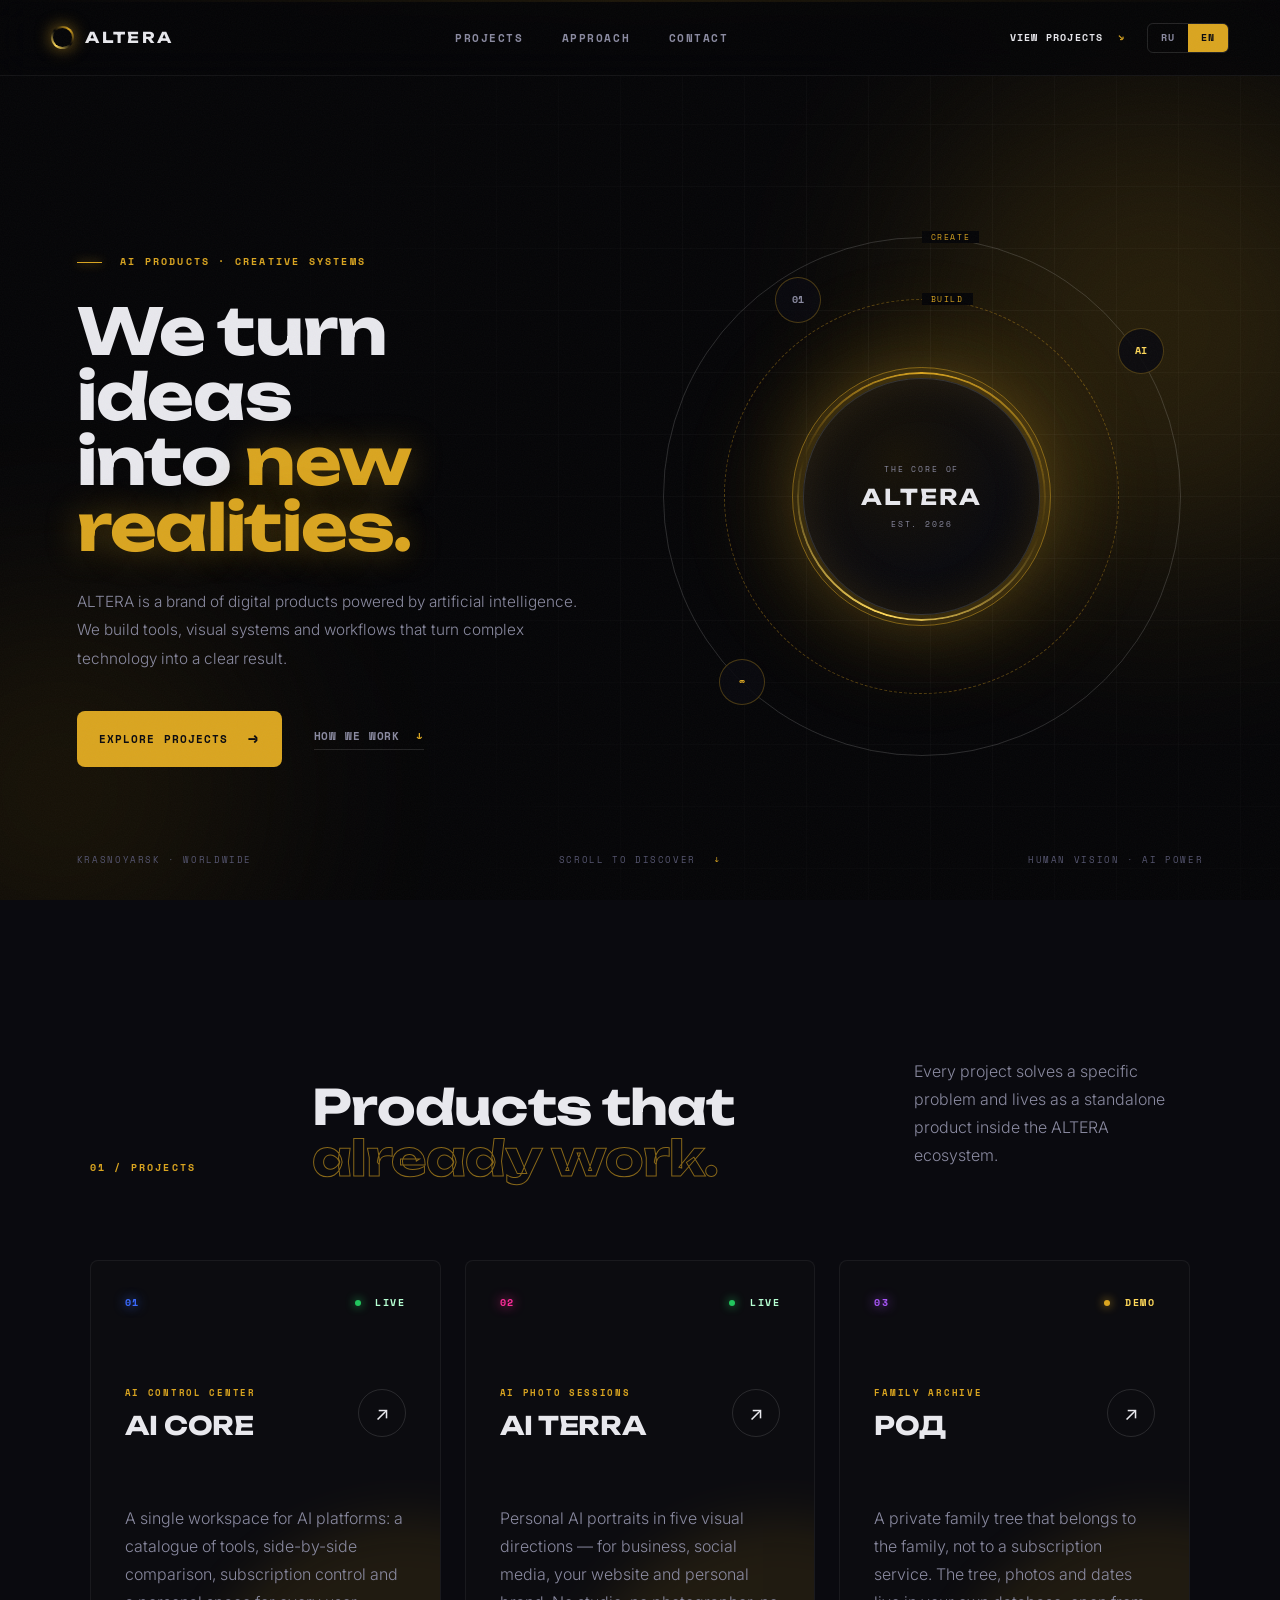
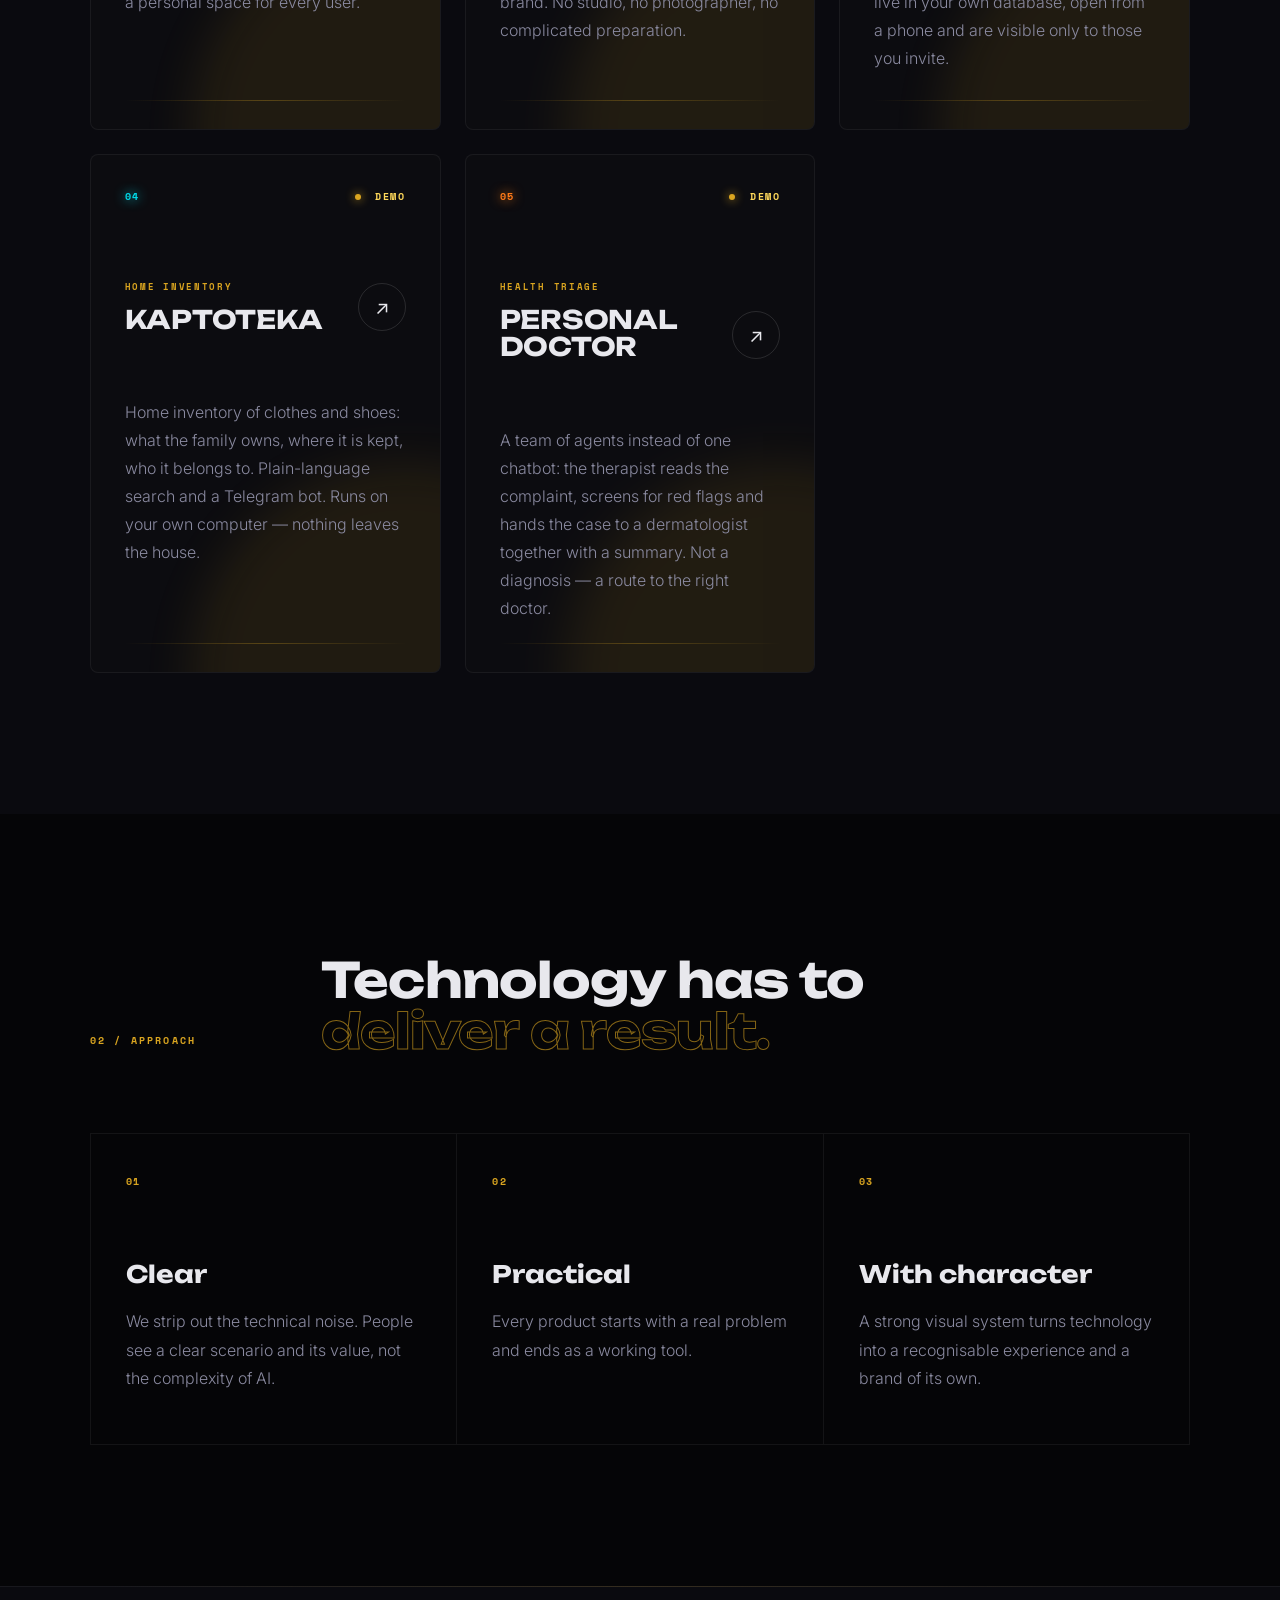
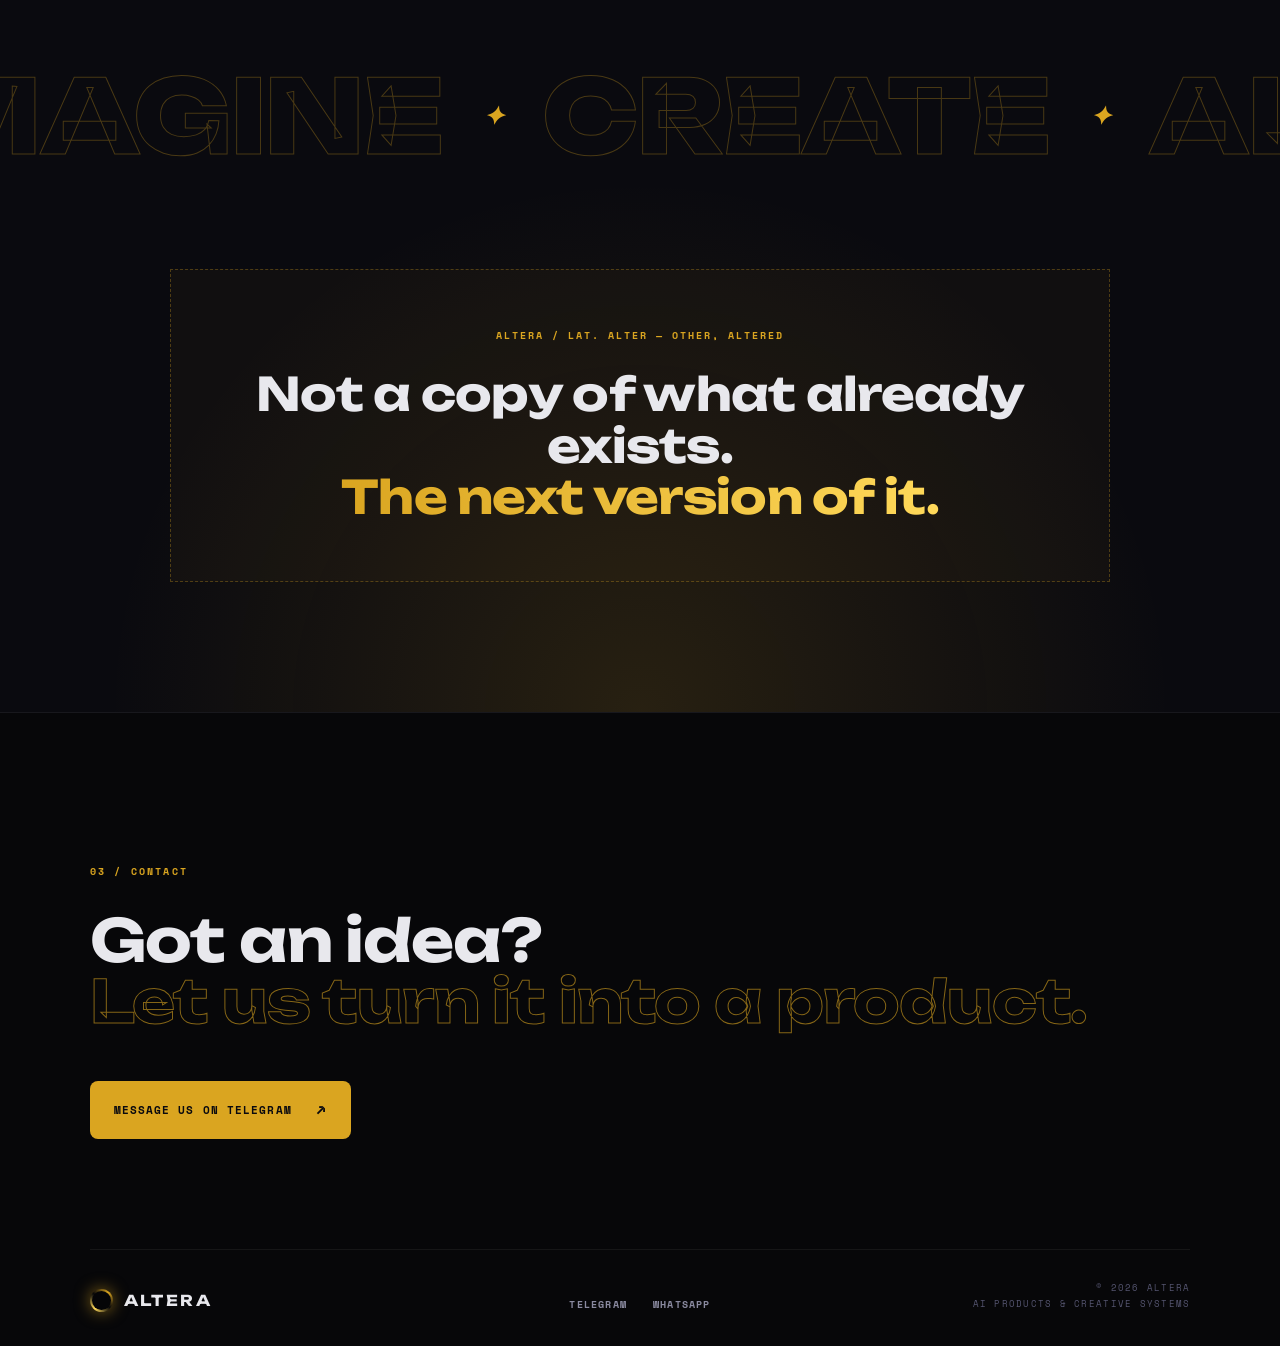
==== index.html @ 419df69a "Вывести «Личный доктор» на лендинг и описать направление в README Co-authored-by: Vladimir <Vladimir" ====
<!doctype html>
<html lang="ru">
<head>
  <meta charset="utf-8">
  <meta name="viewport" content="width=device-width,initial-scale=1">
  <title>ALTERA — AI Products & Creative Systems</title>
  <meta name="description" content="ALTERA создаёт цифровые продукты, визуальные решения и практичные системы на основе искусственного интеллекта." data-en="ALTERA builds digital products, visual systems and practical tools powered by artificial intelligence.">
  <meta property="og:title" content="ALTERA — AI Products & Creative Systems">
  <meta property="og:description" content="We turn ideas into new realities.">
  <meta property="og:type" content="website">
  <meta property="og:url" content="https://altera-tau.vercel.app/">
  <meta property="og:image" content="https://altera-tau.vercel.app/assets/og-cover.png">
  <meta name="twitter:card" content="summary_large_image">
  <meta name="twitter:title" content="ALTERA — AI Products & Creative Systems">
  <meta name="twitter:description" content="We turn ideas into new realities.">
  <meta name="twitter:image" content="https://altera-tau.vercel.app/assets/og-cover.png">
  <link rel="canonical" href="https://altera-tau.vercel.app/">
  <link rel="icon" href="favicon.svg" type="image/svg+xml">
  <link rel="preconnect" href="https://fonts.googleapis.com">
  <link rel="preconnect" href="https://fonts.gstatic.com" crossorigin>
  <link rel="stylesheet" href="https://fonts.googleapis.com/css2?family=Inter:wght@300;400;500;600&family=Space+Mono:wght@400;700&family=Unbounded:wght@400;700;800&display=swap">
  <link rel="stylesheet" href="style.css">
  <script src="lang.js" defer></script>
</head>
<body>
  <main>
    <div class="noise" aria-hidden="true"></div>
    <header class="topbar">
      <a class="brand" href="#top" aria-label="ALTERA — на главную" data-en-aria="ALTERA — home"><span class="brand-mark" aria-hidden="true"><i></i></span><span>ALTERA</span></a>
      <nav aria-label="Главная навигация" data-en-aria="Main navigation"><a href="#projects" data-en="Projects">Проекты</a><a href="#approach" data-en="Approach">Подход</a><a href="#contact" data-en="Contact">Контакты</a></nav>
      <a class="top-cta" href="#projects" data-en="View projects <span>↘</span>">Смотреть проекты <span>↘</span></a>
      <div class="lang-switch" role="group" aria-label="Язык / Language" data-en-aria="Language / Язык">
        <button type="button" data-lang="ru" class="is-active" aria-pressed="true">RU</button><button type="button" data-lang="en" aria-pressed="false">EN</button>
      </div>
    </header>

    <section class="hero" id="top">
      <div class="orb orb-one" aria-hidden="true"></div><div class="orb orb-two" aria-hidden="true"></div>
      <div class="hero-particles" aria-hidden="true"><span></span><span></span><span></span><span></span><span></span><span></span></div>
      <div class="hero-grid">
        <div class="hero-copy">
          <p class="kicker"><span></span> AI PRODUCTS · CREATIVE SYSTEMS</p>
          <h1>We turn ideas<br>into <em>new realities.</em></h1>
          <p class="lead" data-en="ALTERA is a brand of digital products powered by artificial intelligence. We build tools, visual systems and workflows that turn complex technology into a clear result.">ALTERA — бренд цифровых продуктов на основе искусственного интеллекта. Создаём инструменты, визуальные решения и системы, которые превращают сложные технологии в понятный результат.</p>
          <div class="hero-actions"><a class="primary-button" href="#projects" data-en="Explore projects <span>→</span>">Исследовать проекты <span>→</span></a><a class="text-link" href="#approach" data-en="How we work <span>↓</span>">Как мы работаем <span>↓</span></a></div>
        </div>
        <div class="core-visual" aria-label="ALTERA — ядро экосистемы AI-продуктов" data-en-aria="ALTERA — the core of the AI product ecosystem">
          <div class="orbit orbit-a"><span>CREATE</span></div><div class="orbit orbit-b"><span>BUILD</span></div><div class="orbit orbit-c"></div>
          <div class="core"><span class="core-overline">THE CORE OF</span><strong>ALTERA</strong><small>EST. 2026</small></div>
          <span class="satellite satellite-one">AI</span><span class="satellite satellite-two">∞</span><span class="satellite satellite-three">01</span>
        </div>
      </div>
      <div class="hero-foot"><span>KRASNOYARSK · WORLDWIDE</span><span class="scroll-note">SCROLL TO DISCOVER <i>↓</i></span><span>HUMAN VISION · AI POWER</span></div>
    </section>

    <section class="projects section" id="projects">
      <div class="section-head"><p class="section-index">01 / PROJECTS</p><h2 data-en="Products that<br><span>already work.</span>">Продукты, которые<br><span>уже работают.</span></h2><p data-en="Every project solves a specific problem and lives as a standalone product inside the ALTERA ecosystem.">Каждый проект решает конкретную задачу и живёт как самостоятельный продукт внутри экосистемы ALTERA.</p></div>
      <div class="project-list">
        <a class="project-card blue" href="https://vladimir-ing.github.io/Base_AI_platform/" target="_blank" rel="noreferrer">
          <div class="project-meta"><span>01</span><span class="live"><i></i> LIVE</span></div>
          <div class="project-main"><p>AI CONTROL CENTER</p><h3>AI CORE</h3><span class="project-arrow">↗</span></div>
          <p class="project-description" data-en="A single workspace for AI platforms: a catalogue of tools, side-by-side comparison, subscription control and a personal space for every user.">Единая среда для работы с AI-платформами: каталог инструментов, сравнение возможностей, контроль подписок и персональное пространство пользователя.</p><div class="project-line"></div>
        </a>
        <a class="project-card pink" href="https://vladimir-ing.github.io/ALTERA-Photo-Studio/" target="_blank" rel="noreferrer">
          <div class="project-meta"><span>02</span><span class="live"><i></i> LIVE</span></div>
          <div class="project-main"><p>AI PHOTO SESSIONS</p><h3>AI TERRA</h3><span class="project-arrow">↗</span></div>
          <p class="project-description" data-en="Personal AI portraits in five visual directions — for business, social media, your website and personal brand. No studio, no photographer, no complicated preparation.">Персональные AI-портреты в пяти направлениях — для бизнеса, соцсетей, сайта и личного бренда. Без студии, фотографа и сложной подготовки.</p><div class="project-line"></div>
        </a>
        <a class="project-card purple" href="demo/rod.html">
          <div class="project-meta"><span>03</span><span class="demo"><i></i> DEMO</span></div>
          <div class="project-main"><p>FAMILY ARCHIVE</p><h3>РОД</h3><span class="project-arrow">↗</span></div>
          <p class="project-description" data-en="A private family tree that belongs to the family, not to a subscription service. The tree, photos and dates live in your own database, open from a phone and are visible only to those you invite.">Частный семейный архив вместо подписки на чужой сервис. Дерево, фотографии и даты лежат в вашей собственной базе, открываются с телефона и видны только тем, кого вы позвали.</p><div class="project-line"></div>
        </a>
        <a class="project-card cyan" href="demo/kartoteka.html">
          <div class="project-meta"><span>04</span><span class="demo"><i></i> DEMO</span></div>
          <div class="project-main"><p>HOME INVENTORY</p><h3>КАРТОТЕКА</h3><span class="project-arrow">↗</span></div>
          <p class="project-description" data-en="Home inventory of clothes and shoes: what the family owns, where it is kept, who it belongs to. Plain-language search and a Telegram bot. Runs on your own computer — nothing leaves the house.">Домашний учёт одежды и обуви: что есть в семье, где лежит, кому принадлежит. Поиск обычными словами и телеграм-бот. Работает на своём компьютере — ничего не уходит наружу.</p><div class="project-line"></div>
        </a>
        <a class="project-card orange" href="demo/doctor.html">
          <div class="project-meta"><span>05</span><span class="demo"><i></i> DEMO</span></div>
          <div class="project-main"><p>HEALTH TRIAGE</p><h3 data-en="PERSONAL DOCTOR">ЛИЧНЫЙ ДОКТОР</h3><span class="project-arrow">↗</span></div>
          <p class="project-description" data-en="A team of agents instead of one chatbot: the therapist reads the complaint, screens for red flags and hands the case to a dermatologist together with a summary. Not a diagnosis — a route to the right doctor.">Связка агентов вместо одного чат-бота: терапевт разбирает жалобу, отсекает опасное и передаёт разговор дерматологу вместе со сводкой. Не диагноз, а маршрут к нужному врачу.</p><div class="project-line"></div>
        </a>
      </div>
    </section>

    <section class="approach section" id="approach">
      <div class="section-head compact"><p class="section-index">02 / APPROACH</p><h2 data-en="Technology has to<br><span>deliver a result.</span>">Технологии должны<br><span>давать результат.</span></h2></div>
      <div class="principles">
        <article><span>01</span><h3 data-en="Clear">Понятно</h3><p data-en="We strip out the technical noise. People see a clear scenario and its value, not the complexity of AI.">Убираем технический шум. Пользователь видит не сложность AI, а ясный сценарий и ценность.</p></article>
        <article><span>02</span><h3 data-en="Practical">Практично</h3><p data-en="Every product starts with a real problem and ends as a working tool.">Каждый продукт начинается с реальной задачи и заканчивается работающим инструментом.</p></article>
        <article><span>03</span><h3 data-en="With character">С характером</h3><p data-en="A strong visual system turns technology into a recognisable experience and a brand of its own.">Сильная визуальная система превращает технологию в узнаваемый опыт и самостоятельный бренд.</p></article>
      </div>
    </section>

    <section class="manifesto">
      <div class="manifesto-track" aria-hidden="true"><span>IMAGINE</span><i>✦</i><span>CREATE</span><i>✦</i><span>ALTER</span><i>✦</i><span>IMAGINE</span><i>✦</i></div>
      <div class="manifesto-box">
        <p data-en="ALTERA / lat. alter — other, altered">ALTERA / лат. alter — другой, изменённый</p><h2 data-en="Not a copy of what already exists.<br><em>The next version of it.</em>">Не повторять существующее.<br><em>Создавать следующую версию.</em></h2>
      </div>
    </section>

    <footer id="contact">
      <div class="footer-top"><p class="section-index">03 / CONTACT</p><h2 data-en="Got an idea?<br><span>Let us turn it into a product.</span>">Есть идея?<br><span>Давайте превратим её в продукт.</span></h2><a class="footer-cta" href="https://t.me/VlV_7777" target="_blank" rel="noreferrer" data-en="Message us on Telegram <span>↗</span>">Написать в Telegram <span>↗</span></a></div>
      <div class="footer-bottom"><a class="brand footer-brand" href="#top"><span class="brand-mark" aria-hidden="true"><i></i></span><span>ALTERA</span></a><div><a href="https://t.me/VlV_7777" target="_blank" rel="noreferrer">Telegram</a><a href="https://wa.me/79138317777" target="_blank" rel="noreferrer">WhatsApp</a></div><p>© 2026 ALTERA<br>AI PRODUCTS &amp; CREATIVE SYSTEMS</p></div>
    </footer>
  </main>
</body>
</html>
---- style.css ----
:root { --bg:#050507; --bg-raised:#0a0a0f; --bg-card:#0c0c10; --bg-card-hover:#111117; --gold:#daa520; --gold-bright:#ffd95a; --gold-deep:#8a6508; --gold-dim:rgba(218,165,32,.12); --gold-border:rgba(218,165,32,.3); --text:#e8e8ed; --muted:#8a8aa0; --faint:#555570; --line:rgba(255,255,255,.06); --line-hover:rgba(255,255,255,.12); --line-dashed:rgba(255,255,255,.08); --live:#22c55e; --pink:#ff2d9b; --orange:#ff7a18; --purple:#a855f7; --blue:#3b6bff; --cyan:#00d9e8; --mono:'Space Mono',ui-monospace,monospace; --display:'Unbounded',Arial,sans-serif; --body:'Inter',Arial,sans-serif; }
*{box-sizing:border-box} html{scroll-behavior:smooth;background:var(--bg)} body{margin:0;background:var(--bg);color:var(--text);font-family:var(--body);overflow-x:hidden;-webkit-font-smoothing:antialiased} a{color:inherit;text-decoration:none} ::selection{background:rgba(218,165,32,.35)}
.noise{position:fixed;inset:0;z-index:20;pointer-events:none;opacity:.035;background-image:url("data:image/svg+xml,%3Csvg xmlns='http://www.w3.org/2000/svg' width='120' height='120'%3E%3Cfilter id='n'%3E%3CfeTurbulence type='fractalNoise' baseFrequency='.85' numOctaves='3'/%3E%3C/filter%3E%3Crect width='100%25' height='100%25' filter='url(%23n)'/%3E%3C/svg%3E")}

/* ── шапка ── */
.topbar{position:fixed;top:0;left:0;right:0;z-index:10;height:76px;display:flex;align-items:center;padding:0 clamp(22px,4vw,70px);border-bottom:1px solid var(--line);background:rgba(5,5,7,.78);backdrop-filter:blur(18px)}
.brand{display:inline-flex;align-items:center;gap:11px;font-family:var(--display);font-size:15px;font-weight:700;letter-spacing:.16em}.brand-mark{position:relative;width:23px;height:23px;border-radius:50%;padding:2px;background:conic-gradient(from 40deg,var(--gold),transparent 25%,var(--gold-bright) 50%,transparent 75%,var(--gold));box-shadow:0 0 16px rgba(218,165,32,.55);animation:spin 8s linear infinite}.brand-mark i{display:block;width:100%;height:100%;border-radius:inherit;background:var(--bg)}
.topbar nav{margin:0 auto;display:flex;gap:clamp(22px,3vw,46px)}.topbar nav a{color:var(--muted);font-family:var(--mono);font-size:11px;font-weight:700;letter-spacing:.14em;text-transform:uppercase;transition:color .25s}.topbar nav a:hover{color:var(--gold-bright)}
.top-cta{font-family:var(--mono);font-size:10px;font-weight:700;letter-spacing:.12em;text-transform:uppercase;color:var(--text)}.top-cta span{color:var(--gold);margin-left:7px}.top-cta:hover{color:var(--gold-bright)}
.lang-switch{display:inline-flex;margin-left:22px;border:1px solid var(--line-hover);border-radius:6px;overflow:hidden}.lang-switch button{padding:9px 13px;border:0;background:transparent;color:var(--muted);font-family:var(--mono);font-size:10px;font-weight:700;letter-spacing:.1em;line-height:1;cursor:pointer;transition:color .25s,background .25s}.lang-switch button:hover{color:var(--text)}.lang-switch button.is-active{color:#0a0a0f;background:var(--gold)}

/* ── hero ── */
.hero{position:relative;min-height:100vh;padding:140px clamp(22px,6vw,100px) 34px;display:flex;flex-direction:column;justify-content:center;overflow:hidden}
.hero::before{content:"";position:absolute;inset:0;opacity:.5;background-image:linear-gradient(var(--line-dashed) 1px,transparent 1px),linear-gradient(90deg,var(--line-dashed) 1px,transparent 1px);background-size:62px 62px;mask-image:radial-gradient(circle at 75% 45%,black,transparent 70%)}
.hero::after{content:"";position:absolute;left:0;right:0;top:0;height:2px;z-index:1;pointer-events:none;background:linear-gradient(90deg,transparent,var(--gold),transparent);animation:scanDown 7s linear infinite}
.hero-particles{position:absolute;inset:0;z-index:1;overflow:hidden;pointer-events:none}
.hero-particles span{position:absolute;bottom:-6px;width:2px;height:2px;border-radius:50%;background:rgba(255,255,255,.22);animation:particleFloat linear infinite}
.hero-particles span:nth-child(1){left:11%;animation-duration:16s}
.hero-particles span:nth-child(2){left:26%;width:3px;height:3px;background:rgba(218,165,32,.4);animation-duration:13s;animation-delay:3s}
.hero-particles span:nth-child(3){left:44%;animation-duration:19s;animation-delay:7s}
.hero-particles span:nth-child(4){left:61%;width:3px;height:3px;background:rgba(218,165,32,.35);animation-duration:14s;animation-delay:1s}
.hero-particles span:nth-child(5){left:77%;animation-duration:17s;animation-delay:9s}
.hero-particles span:nth-child(6){left:90%;background:rgba(218,165,32,.3);animation-duration:12s;animation-delay:5s}
.hero-grid{position:relative;z-index:2;width:min(1420px,100%);margin:auto;display:grid;grid-template-columns:1.1fr .9fr;align-items:center;gap:50px}.hero-copy{padding-top:18px}
.kicker,.section-index{font-family:var(--mono);font-size:10px;letter-spacing:.22em;font-weight:700;text-transform:uppercase;color:var(--gold)}.kicker span{display:inline-block;width:25px;height:1px;vertical-align:middle;margin-right:10px;background:var(--gold);box-shadow:0 0 10px var(--gold)}
.hero h1{margin:30px 0 28px;font-family:var(--display);font-size:clamp(2.5rem,5vw,5.4rem);line-height:1.02;letter-spacing:-.02em;font-weight:700;transition:transform .2s}
.hero h1 em{font-style:normal;color:var(--gold);text-shadow:0 0 34px rgba(218,165,32,.35)}
.hero h1:hover{text-shadow:3px 0 rgba(255,255,255,.5),-3px 0 rgba(218,165,32,.85);transform:skewX(-1deg)}
.lead{max-width:640px;color:var(--muted);font-size:clamp(.95rem,1.2vw,1.1rem);font-weight:300;line-height:1.85}
.hero-actions{margin-top:38px;display:flex;align-items:center;gap:32px}
.primary-button{display:inline-flex;align-items:center;gap:20px;padding:16px 22px;border-radius:8px;background:var(--gold);color:#0a0a0f;font-family:var(--mono);font-weight:700;font-size:11px;letter-spacing:.1em;text-transform:uppercase;transition:transform .3s,box-shadow .3s,background .3s}.primary-button:hover{transform:translateY(-3px);background:var(--gold-bright);box-shadow:0 16px 40px -12px rgba(218,165,32,.55)}.primary-button span{font-size:16px}
.text-link{color:var(--muted);font-family:var(--mono);font-size:11px;font-weight:700;letter-spacing:.08em;text-transform:uppercase;border-bottom:1px solid var(--line-hover);padding-bottom:5px}.text-link span{color:var(--gold);margin-left:8px}.text-link:hover{color:var(--text)}

/* орбита */
.core-visual{position:relative;width:min(590px,44vw);aspect-ratio:1;justify-self:end;display:grid;place-items:center}
.core-visual::before{content:"";position:absolute;inset:9%;border-radius:50%;background:radial-gradient(circle,rgba(218,165,32,.22),rgba(218,165,32,.05) 44%,transparent 70%);filter:blur(18px)}
.orbit{position:absolute;border-radius:50%;border:1px solid rgba(255,255,255,.15)}
.orbit-a{inset:4%;animation:spin 28s linear infinite}
.orbit-b{inset:15%;border-style:dashed;border-color:rgba(218,165,32,.35);animation:spinBack 20s linear infinite}
.orbit-c{inset:27%;border-color:rgba(218,165,32,.5);box-shadow:0 0 35px rgba(218,165,32,.14) inset}
.orbit span{position:absolute;top:-7px;left:50%;padding:0 9px;background:var(--bg);color:var(--gold);font-family:var(--mono);font-size:8px;letter-spacing:.2em}
.core{position:relative;z-index:2;width:42%;aspect-ratio:1;border-radius:50%;display:flex;flex-direction:column;align-items:center;justify-content:center;background:radial-gradient(circle at 40% 35%,#171208,#0a0a0e 55%,#050507);border:1px solid rgba(255,255,255,.16);box-shadow:0 0 80px rgba(218,165,32,.3),inset 0 0 45px rgba(218,165,32,.14)}
.core::after{content:"";position:absolute;inset:-7px;border-radius:inherit;border:2px solid transparent;background:conic-gradient(var(--gold),transparent 30%,var(--gold-bright) 55%,transparent 80%,var(--gold)) border-box;mask:linear-gradient(#000 0 0) padding-box,linear-gradient(#000 0 0);mask-composite:exclude;animation:spin 8s linear infinite}
.core-overline,.core small{color:var(--muted);font-family:var(--mono);font-size:clamp(6px,.65vw,9px);letter-spacing:.22em}
.core strong{margin:8px 0;font-family:var(--display);font-size:clamp(.85rem,1.7vw,1.5rem);letter-spacing:.1em}
.satellite{position:absolute;z-index:3;width:46px;height:46px;border:1px solid var(--gold-border);border-radius:50%;display:grid;place-items:center;background:rgba(10,10,15,.88);font-family:var(--mono);font-size:10px;font-weight:700}
.satellite-one{top:20%;right:7%;color:var(--gold-bright)}.satellite-two{bottom:13%;left:14%;color:var(--gold)}.satellite-three{top:11%;left:24%;color:var(--muted)}
.orb{position:absolute;border-radius:50%;filter:blur(110px);opacity:.16}.orb-one{width:480px;height:480px;right:-120px;top:10%;background:var(--gold)}.orb-two{width:380px;height:380px;left:-130px;bottom:-80px;background:var(--gold-deep)}
.hero-foot{position:relative;z-index:2;display:flex;justify-content:space-between;color:var(--faint);font-family:var(--mono);font-size:9px;letter-spacing:.18em}.scroll-note i{display:inline-block;margin-left:10px;color:var(--gold);animation:bounce 1.8s ease-in-out infinite}

/* ── секции ── */
.section{padding:clamp(90px,11vw,170px) clamp(22px,7vw,120px)}
.projects{background:var(--bg-raised)}
.section-head{max-width:1420px;margin:0 auto 75px;display:grid;grid-template-columns:.5fr 1.6fr .8fr;gap:50px;align-items:end}
.section-head h2{margin:0;font-family:var(--display);font-weight:700;font-size:clamp(1.9rem,3.8vw,4rem);line-height:1.06;letter-spacing:-.015em}
.section-head h2 span,footer h2 span{color:transparent;-webkit-text-stroke:1px rgba(218,165,32,.6)}
.section-head>p:last-child{color:var(--muted);font-weight:300;line-height:1.75;max-width:440px}

/* карточки проектов */
.project-list{max-width:1420px;margin:auto;display:grid;grid-template-columns:repeat(auto-fit,minmax(min(100%,340px),1fr));gap:24px}
.project-card{position:relative;min-height:470px;padding:34px;border:1px solid var(--line);border-radius:8px;overflow:hidden;background:var(--bg-card);transition:transform .35s,border-color .35s,background .35s}
.project-card::before{content:"";position:absolute;width:430px;height:430px;right:-180px;bottom:-220px;border-radius:50%;background:var(--gold);filter:blur(25px);opacity:.1;transition:opacity .35s,transform .45s}
.project-card:hover{transform:translateY(-8px);border-color:var(--gold-border);background:var(--bg-card-hover)}
.project-card:hover::before{opacity:.26;transform:scale(1.16)}
.project-card.blue .project-meta>span:first-child{color:var(--blue);text-shadow:0 0 12px var(--blue)}
.project-card.pink .project-meta>span:first-child{color:var(--pink);text-shadow:0 0 12px var(--pink)}
.project-card.purple .project-meta>span:first-child{color:var(--purple);text-shadow:0 0 12px var(--purple)}
.project-card.cyan .project-meta>span:first-child{color:var(--cyan);text-shadow:0 0 12px var(--cyan)}
.project-card.orange .project-meta>span:first-child{color:var(--orange);text-shadow:0 0 12px var(--orange)}
.project-meta{display:flex;justify-content:space-between;color:var(--muted);font-family:var(--mono);font-size:10px;font-weight:700;letter-spacing:.16em}
.live{color:#b6ffd2}.live i{display:inline-block;width:6px;height:6px;margin-right:7px;border-radius:50%;background:var(--live);box-shadow:0 0 10px var(--live);animation:pulse 2.4s ease-in-out infinite}
/* Продукт показывается демо-страницей: сам он частный (РОД) или работает на домашнем компьютере (Картотека) */
.demo{color:var(--gold-bright)}.demo i{display:inline-block;width:6px;height:6px;margin-right:7px;border-radius:50%;background:var(--gold);box-shadow:0 0 10px var(--gold)}
.project-main{position:relative;margin-top:76px}
.project-main p{color:var(--gold);font-family:var(--mono);font-size:9px;font-weight:700;letter-spacing:.19em;text-transform:uppercase}
.project-main h3{max-width:80%;margin:13px 0 0;font-family:var(--display);font-weight:700;font-size:clamp(1.5rem,2vw,2.2rem);line-height:1.08;letter-spacing:-.01em}
.project-arrow{position:absolute;right:0;bottom:2px;width:48px;height:48px;border-radius:50%;display:grid;place-items:center;border:1px solid var(--line-hover);font-size:19px;transition:border-color .3s,color .3s}
.project-card:hover .project-arrow{border-color:var(--gold-border);color:var(--gold)}
.project-description{position:relative;max-width:540px;margin-top:65px;color:var(--muted);font-weight:300;line-height:1.75}
.project-line{position:absolute;left:34px;right:34px;bottom:28px;height:1px;background:linear-gradient(90deg,transparent,var(--gold-border),transparent)}

/* подход */
.approach{background:var(--bg)}
.section-head.compact{grid-template-columns:.5fr 2.4fr}
.principles{max-width:1420px;margin:auto;display:grid;grid-template-columns:repeat(3,1fr);border-top:1px solid var(--line);border-left:1px solid var(--line)}
.principles article{min-height:310px;padding:35px;border-right:1px solid var(--line);border-bottom:1px solid var(--line);transition:background .3s}
.principles article:hover{background:var(--bg-card)}
.principles article>span{color:var(--gold);font-family:var(--mono);font-size:10px;font-weight:700;letter-spacing:.16em}
.principles h3{margin:70px 0 18px;font-family:var(--display);font-weight:700;font-size:1.5rem}
.principles p{color:var(--muted);font-weight:300;line-height:1.8}

/* манифест */
.manifesto{position:relative;padding:65px 22px 130px;text-align:center;overflow:hidden;border-block:1px solid var(--line);background:radial-gradient(circle at 50% 100%,rgba(218,165,32,.14),transparent 55%),var(--bg-raised)}
.manifesto-track{width:max-content;display:flex;align-items:center;gap:40px;transform:translateX(-6%);color:transparent;-webkit-text-stroke:1px rgba(218,165,32,.3);font-family:var(--display);font-weight:800;font-size:clamp(3rem,8vw,7.5rem);letter-spacing:-.02em;white-space:nowrap}
.manifesto-track i{color:var(--gold);-webkit-text-stroke:0;font-size:.25em}
.manifesto-box{max-width:940px;margin:90px auto 0;padding:58px 34px;border:1px dashed var(--gold-border);background:rgba(218,165,32,.03)}
.manifesto-box>p{margin:0;color:var(--gold);font-family:var(--mono);font-size:10px;font-weight:700;letter-spacing:.2em;text-transform:uppercase}
.manifesto h2{margin:25px auto 0;font-family:var(--display);font-weight:700;font-size:clamp(1.8rem,3.6vw,3.8rem);line-height:1.12;letter-spacing:-.015em}
.manifesto h2 em{font-style:normal;color:transparent;background:linear-gradient(90deg,var(--gold),var(--gold-bright));-webkit-background-clip:text;background-clip:text}

/* футер */
footer{padding:clamp(90px,11vw,160px) clamp(22px,7vw,120px) 34px;background:#070709}
.footer-top{max-width:1420px;margin:auto}
footer h2{max-width:1150px;margin:30px 0 50px;font-family:var(--display);font-weight:700;font-size:clamp(2rem,4.6vw,4.8rem);line-height:1.04;letter-spacing:-.02em}
.footer-cta{display:inline-flex;align-items:center;gap:24px;padding:17px 24px;border-radius:8px;background:var(--gold);color:#0a0a0f;font-family:var(--mono);font-weight:700;font-size:11px;letter-spacing:.1em;text-transform:uppercase;transition:transform .3s,background .3s,box-shadow .3s}
.footer-cta:hover{transform:translateY(-3px);background:var(--gold-bright);box-shadow:0 16px 40px -12px rgba(218,165,32,.55)}
.footer-cta span{font-size:16px}
.footer-bottom{max-width:1420px;margin:110px auto 0;padding-top:30px;border-top:1px solid var(--line);display:grid;grid-template-columns:1fr 1fr 1fr;align-items:end}
.footer-bottom>div{display:flex;justify-content:center;gap:26px;color:var(--muted);font-family:var(--mono);font-size:10px;font-weight:700;letter-spacing:.12em;text-transform:uppercase}
.footer-bottom>div a:hover{color:var(--gold-bright)}
.footer-bottom>p{margin:0;text-align:right;color:var(--faint);font-family:var(--mono);font-size:9px;line-height:1.8;letter-spacing:.14em}

/* ── анимации ── */
@keyframes spin{to{transform:rotate(360deg)}}
@keyframes spinBack{to{transform:rotate(-360deg)}}
@keyframes bounce{50%{transform:translateY(7px)}}
@keyframes scanDown{0%{top:0;opacity:0}8%{opacity:.8}45%{opacity:.5}50%{top:100%;opacity:0}100%{top:100%;opacity:0}}
@keyframes particleFloat{0%{transform:translateY(0) scale(1);opacity:0}10%{opacity:1}90%{opacity:.5}100%{transform:translateY(-105vh) scale(.4);opacity:0}}
@keyframes pulse{50%{opacity:.55}}

/* ── адаптив ── */
@media(max-width:950px){.topbar nav{display:none}.top-cta{margin-left:auto}.hero{padding-top:120px}.hero-grid{grid-template-columns:1fr}.core-visual{width:min(560px,86vw);justify-self:center;order:-1;margin-bottom:-30px}.hero-copy{text-align:center}.kicker{display:inline-block}.lead{margin-inline:auto}.hero-actions{justify-content:center}.hero-foot span:first-child,.hero-foot span:last-child{display:none}.hero-foot{justify-content:center;margin-top:70px}.section-head,.section-head.compact{grid-template-columns:1fr;gap:20px}.project-list{grid-template-columns:1fr}.project-main h3{font-size:clamp(1.7rem,6vw,2.6rem)}.principles{grid-template-columns:1fr}}
@media(max-width:600px){.topbar{height:66px}.top-cta{display:none}.lang-switch{margin-left:auto}.lang-switch button{padding:12px 14px}.hero{min-height:auto;padding-top:105px}.hero::after{display:none}.core-visual{width:96vw;margin-left:-20px}.hero h1{font-size:clamp(1.9rem,9vw,3rem)}.hero-actions{flex-direction:column;gap:18px}.section{padding-block:90px}.project-card{min-height:500px;padding:25px}.project-main{margin-top:58px}.project-description{margin-top:55px}.project-line{left:25px;right:25px}.principles article{min-height:270px;padding:28px}.principles h3{margin-top:55px}.manifesto-box{padding:44px 22px}.footer-bottom{grid-template-columns:1fr;gap:35px}.footer-bottom>div{justify-content:flex-start}.footer-bottom>p{text-align:left}}
@media(prefers-reduced-motion:reduce){html{scroll-behavior:auto}*,*::before,*::after{animation-duration:.01ms!important;animation-iteration-count:1!important}.hero-particles{display:none}}
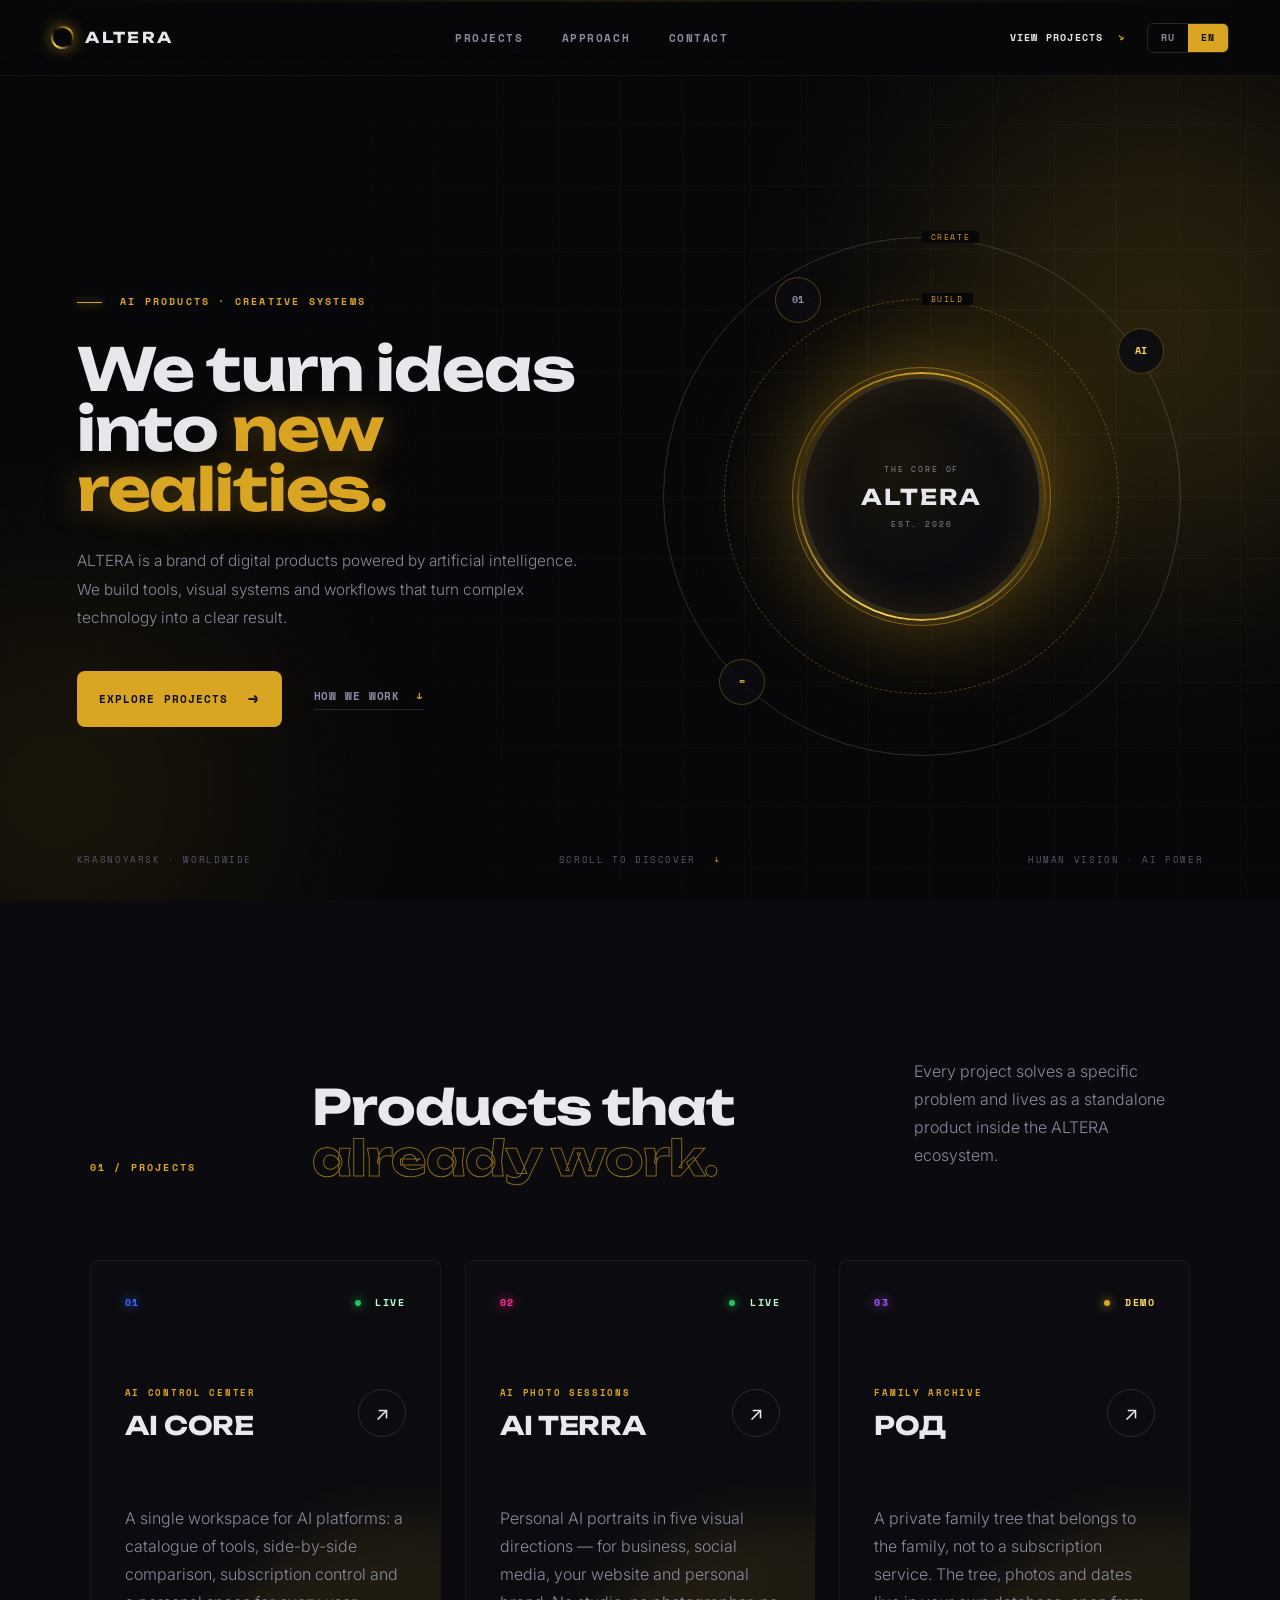
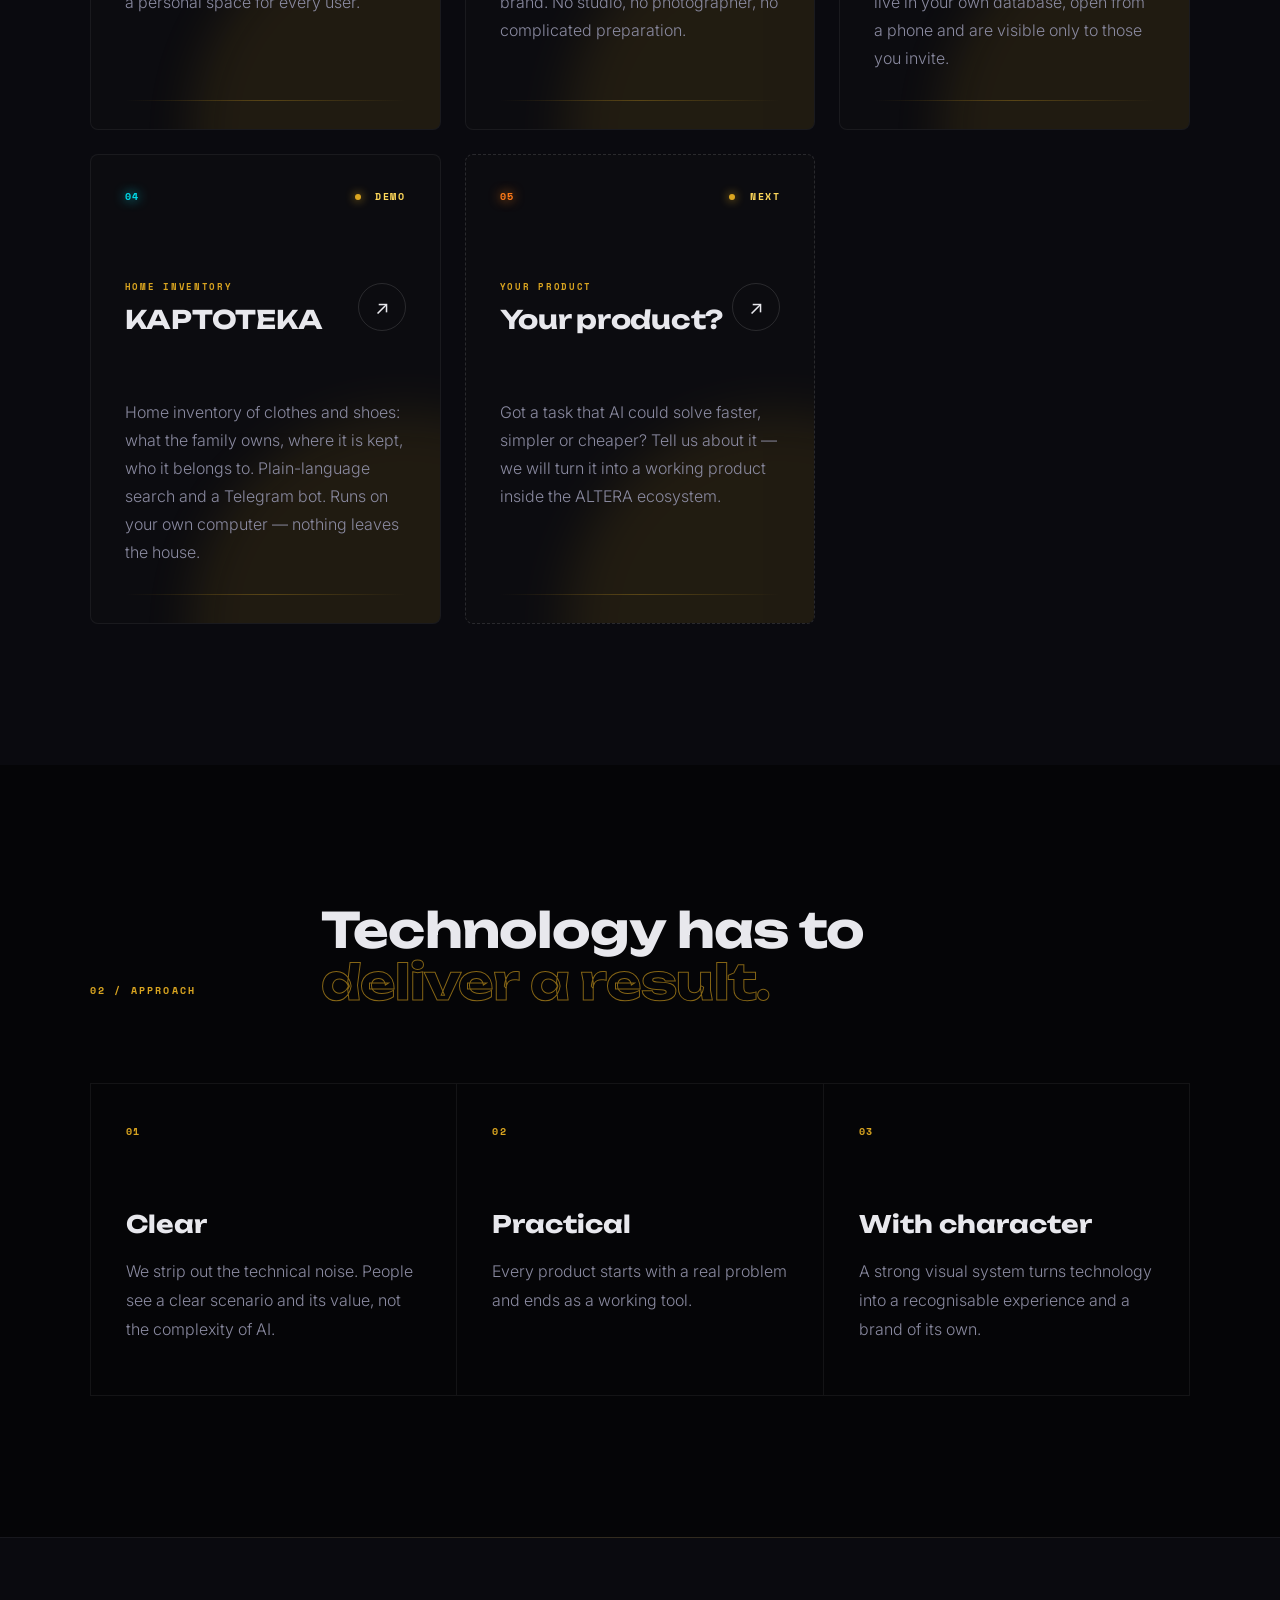
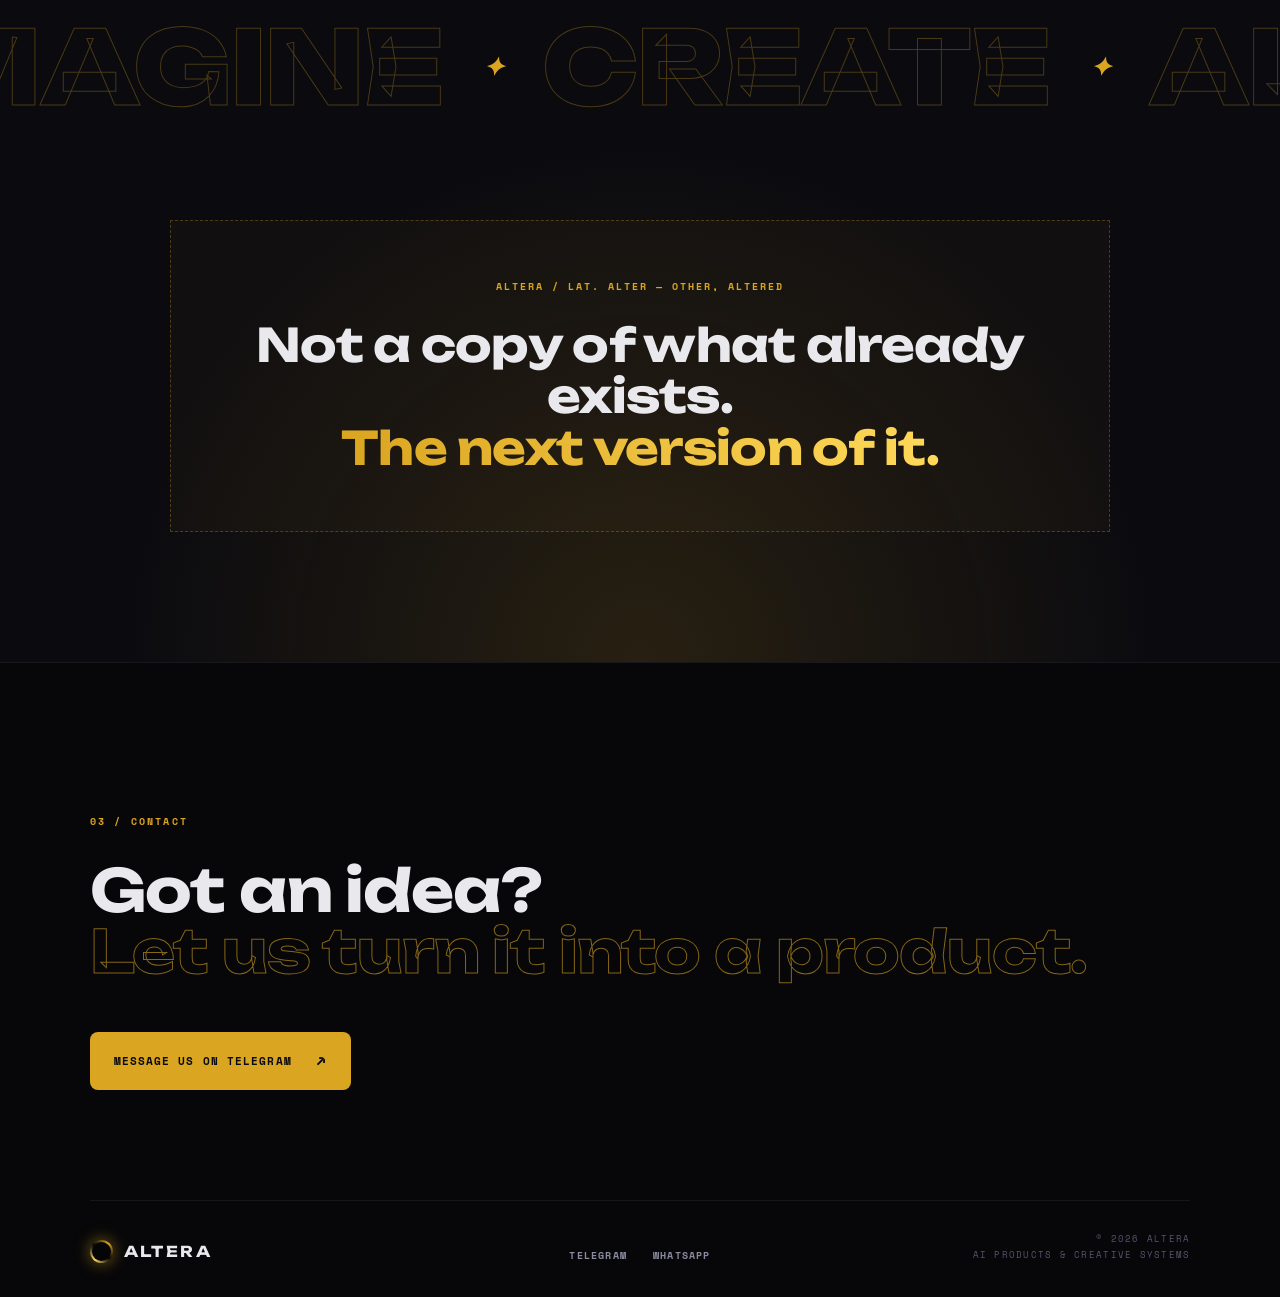
==== commit fedb75ff: "Перевёл заголовок героя на русский, добавил карточку «Ваш продукт?», на телефоне текст выше эмблемы" ====
--- a/index.html
+++ b/index.html
@@ -40,7 +40,7 @@
       <div class="hero-grid">
         <div class="hero-copy">
           <p class="kicker"><span></span> AI PRODUCTS · CREATIVE SYSTEMS</p>
-          <h1>We turn ideas<br>into <em>new realities.</em></h1>
+          <h1 data-en="We turn ideas<br>into <em>new realities.</em>">Превращаем идеи в <em>новые реальности.</em></h1>
           <p class="lead" data-en="ALTERA is a brand of digital products powered by artificial intelligence. We build tools, visual systems and workflows that turn complex technology into a clear result.">ALTERA — бренд цифровых продуктов на основе искусственного интеллекта. Создаём инструменты, визуальные решения и системы, которые превращают сложные технологии в понятный результат.</p>
           <div class="hero-actions"><a class="primary-button" href="#projects" data-en="Explore projects <span>→</span>">Исследовать проекты <span>→</span></a><a class="text-link" href="#approach" data-en="How we work <span>↓</span>">Как мы работаем <span>↓</span></a></div>
         </div>
@@ -50,7 +50,7 @@
           <span class="satellite satellite-one">AI</span><span class="satellite satellite-two">∞</span><span class="satellite satellite-three">01</span>
         </div>
       </div>
-      <div class="hero-foot"><span>KRASNOYARSK · WORLDWIDE</span><span class="scroll-note">SCROLL TO DISCOVER <i>↓</i></span><span>HUMAN VISION · AI POWER</span></div>
+      <div class="hero-foot"><span>KRASNOYARSK · WORLDWIDE</span><span class="scroll-note" data-en="SCROLL TO DISCOVER <i>↓</i>">ЛИСТАЙТЕ ВНИЗ <i>↓</i></span><span>HUMAN VISION · AI POWER</span></div>
     </section>
 
     <section class="projects section" id="projects">
@@ -76,10 +76,10 @@
           <div class="project-main"><p>HOME INVENTORY</p><h3>КАРТОТЕКА</h3><span class="project-arrow">↗</span></div>
           <p class="project-description" data-en="Home inventory of clothes and shoes: what the family owns, where it is kept, who it belongs to. Plain-language search and a Telegram bot. Runs on your own computer — nothing leaves the house.">Домашний учёт одежды и обуви: что есть в семье, где лежит, кому принадлежит. Поиск обычными словами и телеграм-бот. Работает на своём компьютере — ничего не уходит наружу.</p><div class="project-line"></div>
         </a>
-        <a class="project-card orange" href="demo/doctor.html">
-          <div class="project-meta"><span>05</span><span class="demo"><i></i> DEMO</span></div>
-          <div class="project-main"><p>HEALTH TRIAGE</p><h3 data-en="PERSONAL DOCTOR">ЛИЧНЫЙ ДОКТОР</h3><span class="project-arrow">↗</span></div>
-          <p class="project-description" data-en="A team of agents instead of one chatbot: the therapist reads the complaint, screens for red flags and hands the case to a dermatologist together with a summary. Not a diagnosis — a route to the right doctor.">Связка агентов вместо одного чат-бота: терапевт разбирает жалобу, отсекает опасное и передаёт разговор дерматологу вместе со сводкой. Не диагноз, а маршрут к нужному врачу.</p><div class="project-line"></div>
+        <a class="project-card orange invite" href="https://t.me/VlV_7777" target="_blank" rel="noreferrer">
+          <div class="project-meta"><span>05</span><span class="next"><i></i> NEXT</span></div>
+          <div class="project-main"><p>YOUR PRODUCT</p><h3 data-en="Your product?">Ваш продукт?</h3><span class="project-arrow">↗</span></div>
+          <p class="project-description" data-en="Got a task that AI could solve faster, simpler or cheaper? Tell us about it — we will turn it into a working product inside the ALTERA ecosystem.">Есть задача, которую ИИ решит быстрее и проще? Расскажите о ней — превратим её в работающий продукт внутри экосистемы ALTERA.</p><div class="project-line"></div>
         </a>
       </div>
     </section>
--- a/style.css
+++ b/style.css
@@ -24,7 +24,7 @@
 .hero-particles span:nth-child(6){left:90%;background:rgba(218,165,32,.3);animation-duration:12s;animation-delay:5s}
 .hero-grid{position:relative;z-index:2;width:min(1420px,100%);margin:auto;display:grid;grid-template-columns:1.1fr .9fr;align-items:center;gap:50px}.hero-copy{padding-top:18px}
 .kicker,.section-index{font-family:var(--mono);font-size:10px;letter-spacing:.22em;font-weight:700;text-transform:uppercase;color:var(--gold)}.kicker span{display:inline-block;width:25px;height:1px;vertical-align:middle;margin-right:10px;background:var(--gold);box-shadow:0 0 10px var(--gold)}
-.hero h1{margin:30px 0 28px;font-family:var(--display);font-size:clamp(2.5rem,5vw,5.4rem);line-height:1.02;letter-spacing:-.02em;font-weight:700;transition:transform .2s}
+.hero h1{margin:30px 0 28px;font-family:var(--display);font-size:clamp(2.5rem,4.6vw,5rem);line-height:1.02;letter-spacing:-.02em;font-weight:700;transition:transform .2s}
 .hero h1 em{font-style:normal;color:var(--gold);text-shadow:0 0 34px rgba(218,165,32,.35)}
 .hero h1:hover{text-shadow:3px 0 rgba(255,255,255,.5),-3px 0 rgba(218,165,32,.85);transform:skewX(-1deg)}
 .lead{max-width:640px;color:var(--muted);font-size:clamp(.95rem,1.2vw,1.1rem);font-weight:300;line-height:1.85}
@@ -72,6 +72,10 @@
 .live{color:#b6ffd2}.live i{display:inline-block;width:6px;height:6px;margin-right:7px;border-radius:50%;background:var(--live);box-shadow:0 0 10px var(--live);animation:pulse 2.4s ease-in-out infinite}
 /* Продукт показывается демо-страницей: сам он частный (РОД) или работает на домашнем компьютере (Картотека) */
 .demo{color:var(--gold-bright)}.demo i{display:inline-block;width:6px;height:6px;margin-right:7px;border-radius:50%;background:var(--gold);box-shadow:0 0 10px var(--gold)}
+/* Бейдж NEXT — приглашение: место в экосистеме ещё занято не до конца */
+.next{color:var(--gold-bright)}.next i{display:inline-block;width:6px;height:6px;margin-right:7px;border-radius:50%;background:var(--gold);box-shadow:0 0 10px var(--gold);animation:pulse 2.4s ease-in-out infinite}
+.project-card.invite{border-style:dashed;border-color:var(--line-hover)}
+.project-card.invite:hover{border-style:dashed}
 .project-main{position:relative;margin-top:76px}
 .project-main p{color:var(--gold);font-family:var(--mono);font-size:9px;font-weight:700;letter-spacing:.19em;text-transform:uppercase}
 .project-main h3{max-width:80%;margin:13px 0 0;font-family:var(--display);font-weight:700;font-size:clamp(1.5rem,2vw,2.2rem);line-height:1.08;letter-spacing:-.01em}
@@ -120,6 +124,6 @@
 @keyframes pulse{50%{opacity:.55}}
 
 /* ── адаптив ── */
-@media(max-width:950px){.topbar nav{display:none}.top-cta{margin-left:auto}.hero{padding-top:120px}.hero-grid{grid-template-columns:1fr}.core-visual{width:min(560px,86vw);justify-self:center;order:-1;margin-bottom:-30px}.hero-copy{text-align:center}.kicker{display:inline-block}.lead{margin-inline:auto}.hero-actions{justify-content:center}.hero-foot span:first-child,.hero-foot span:last-child{display:none}.hero-foot{justify-content:center;margin-top:70px}.section-head,.section-head.compact{grid-template-columns:1fr;gap:20px}.project-list{grid-template-columns:1fr}.project-main h3{font-size:clamp(1.7rem,6vw,2.6rem)}.principles{grid-template-columns:1fr}}
-@media(max-width:600px){.topbar{height:66px}.top-cta{display:none}.lang-switch{margin-left:auto}.lang-switch button{padding:12px 14px}.hero{min-height:auto;padding-top:105px}.hero::after{display:none}.core-visual{width:96vw;margin-left:-20px}.hero h1{font-size:clamp(1.9rem,9vw,3rem)}.hero-actions{flex-direction:column;gap:18px}.section{padding-block:90px}.project-card{min-height:500px;padding:25px}.project-main{margin-top:58px}.project-description{margin-top:55px}.project-line{left:25px;right:25px}.principles article{min-height:270px;padding:28px}.principles h3{margin-top:55px}.manifesto-box{padding:44px 22px}.footer-bottom{grid-template-columns:1fr;gap:35px}.footer-bottom>div{justify-content:flex-start}.footer-bottom>p{text-align:left}}
+@media(max-width:950px){.topbar nav{display:none}.top-cta{margin-left:auto}.hero{padding-top:120px}.hero-grid{grid-template-columns:1fr}.core-visual{width:min(560px,86vw);justify-self:center;margin-top:46px;margin-bottom:0}.hero-copy{text-align:center}.kicker{display:inline-block}.lead{margin-inline:auto}.hero-actions{justify-content:center}.hero-foot span:first-child,.hero-foot span:last-child{display:none}.hero-foot{justify-content:center;margin-top:70px}.section-head,.section-head.compact{grid-template-columns:1fr;gap:20px}.project-list{grid-template-columns:1fr}.project-main h3{font-size:clamp(1.7rem,6vw,2.6rem)}.principles{grid-template-columns:1fr}}
+@media(max-width:600px){.topbar{height:66px}.top-cta{display:none}.lang-switch{margin-left:auto}.lang-switch button{padding:12px 14px}.hero{min-height:auto;padding-top:105px}.hero::after{display:none}.core-visual{width:96vw;margin-left:-20px}.hero h1{font-size:clamp(1.8rem,8vw,2.7rem)}.hero-actions{flex-direction:column;gap:18px}.section{padding-block:90px}.project-card{min-height:500px;padding:25px}.project-main{margin-top:58px}.project-description{margin-top:55px}.project-line{left:25px;right:25px}.principles article{min-height:270px;padding:28px}.principles h3{margin-top:55px}.manifesto-box{padding:44px 22px}.footer-bottom{grid-template-columns:1fr;gap:35px}.footer-bottom>div{justify-content:flex-start}.footer-bottom>p{text-align:left}}
 @media(prefers-reduced-motion:reduce){html{scroll-behavior:auto}*,*::before,*::after{animation-duration:.01ms!important;animation-iteration-count:1!important}.hero-particles{display:none}}
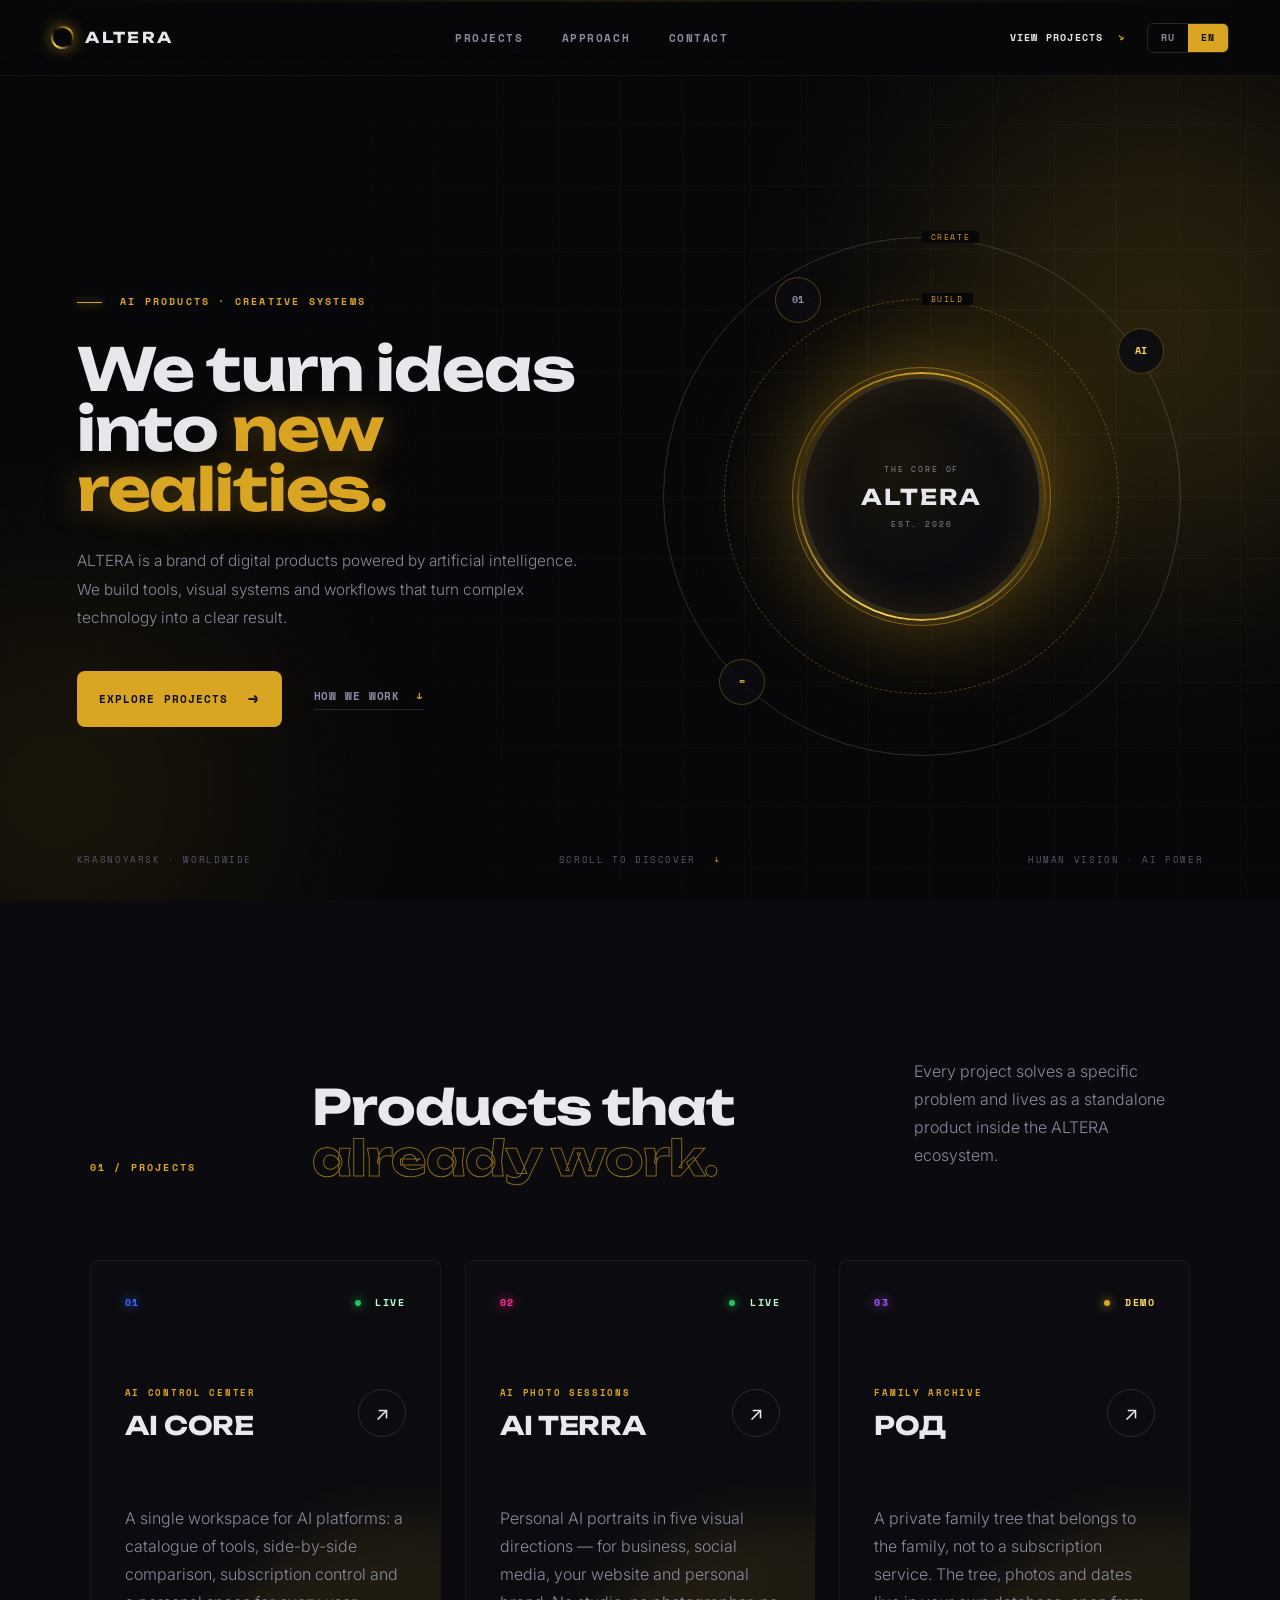
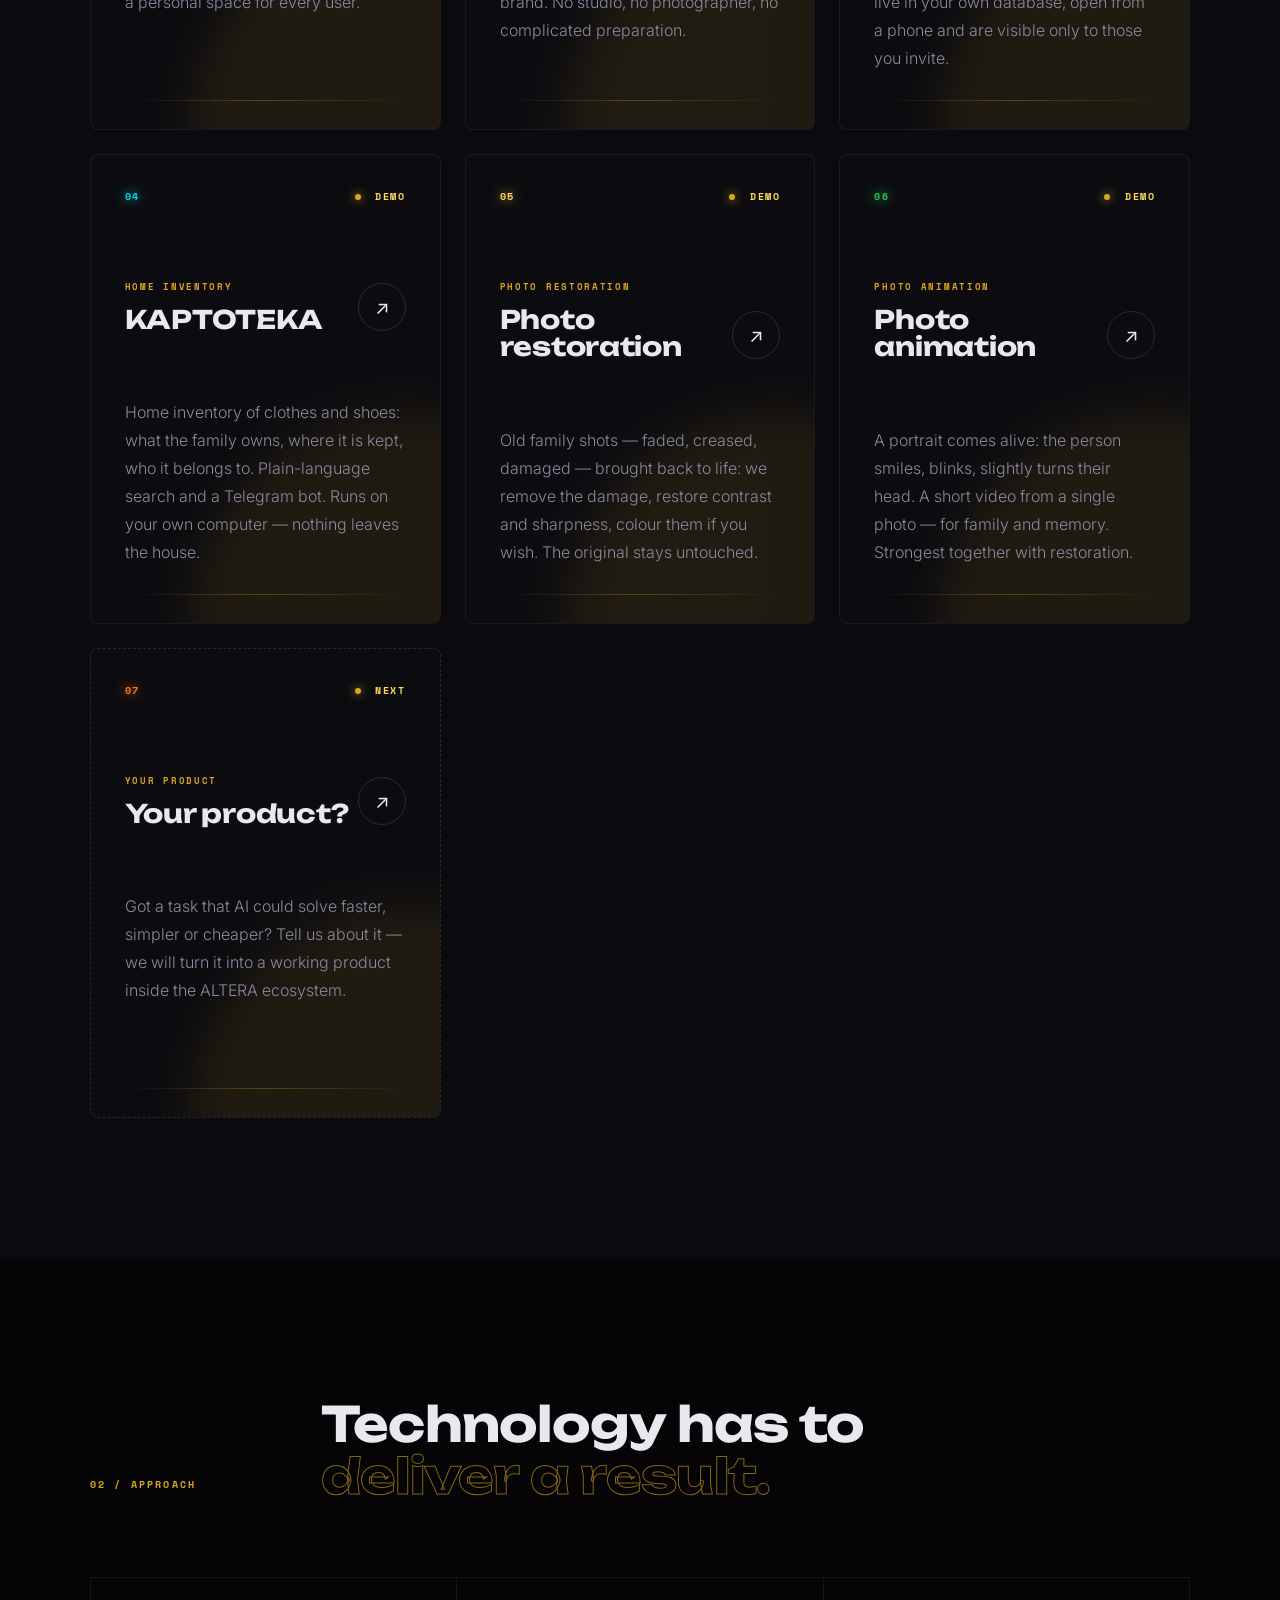
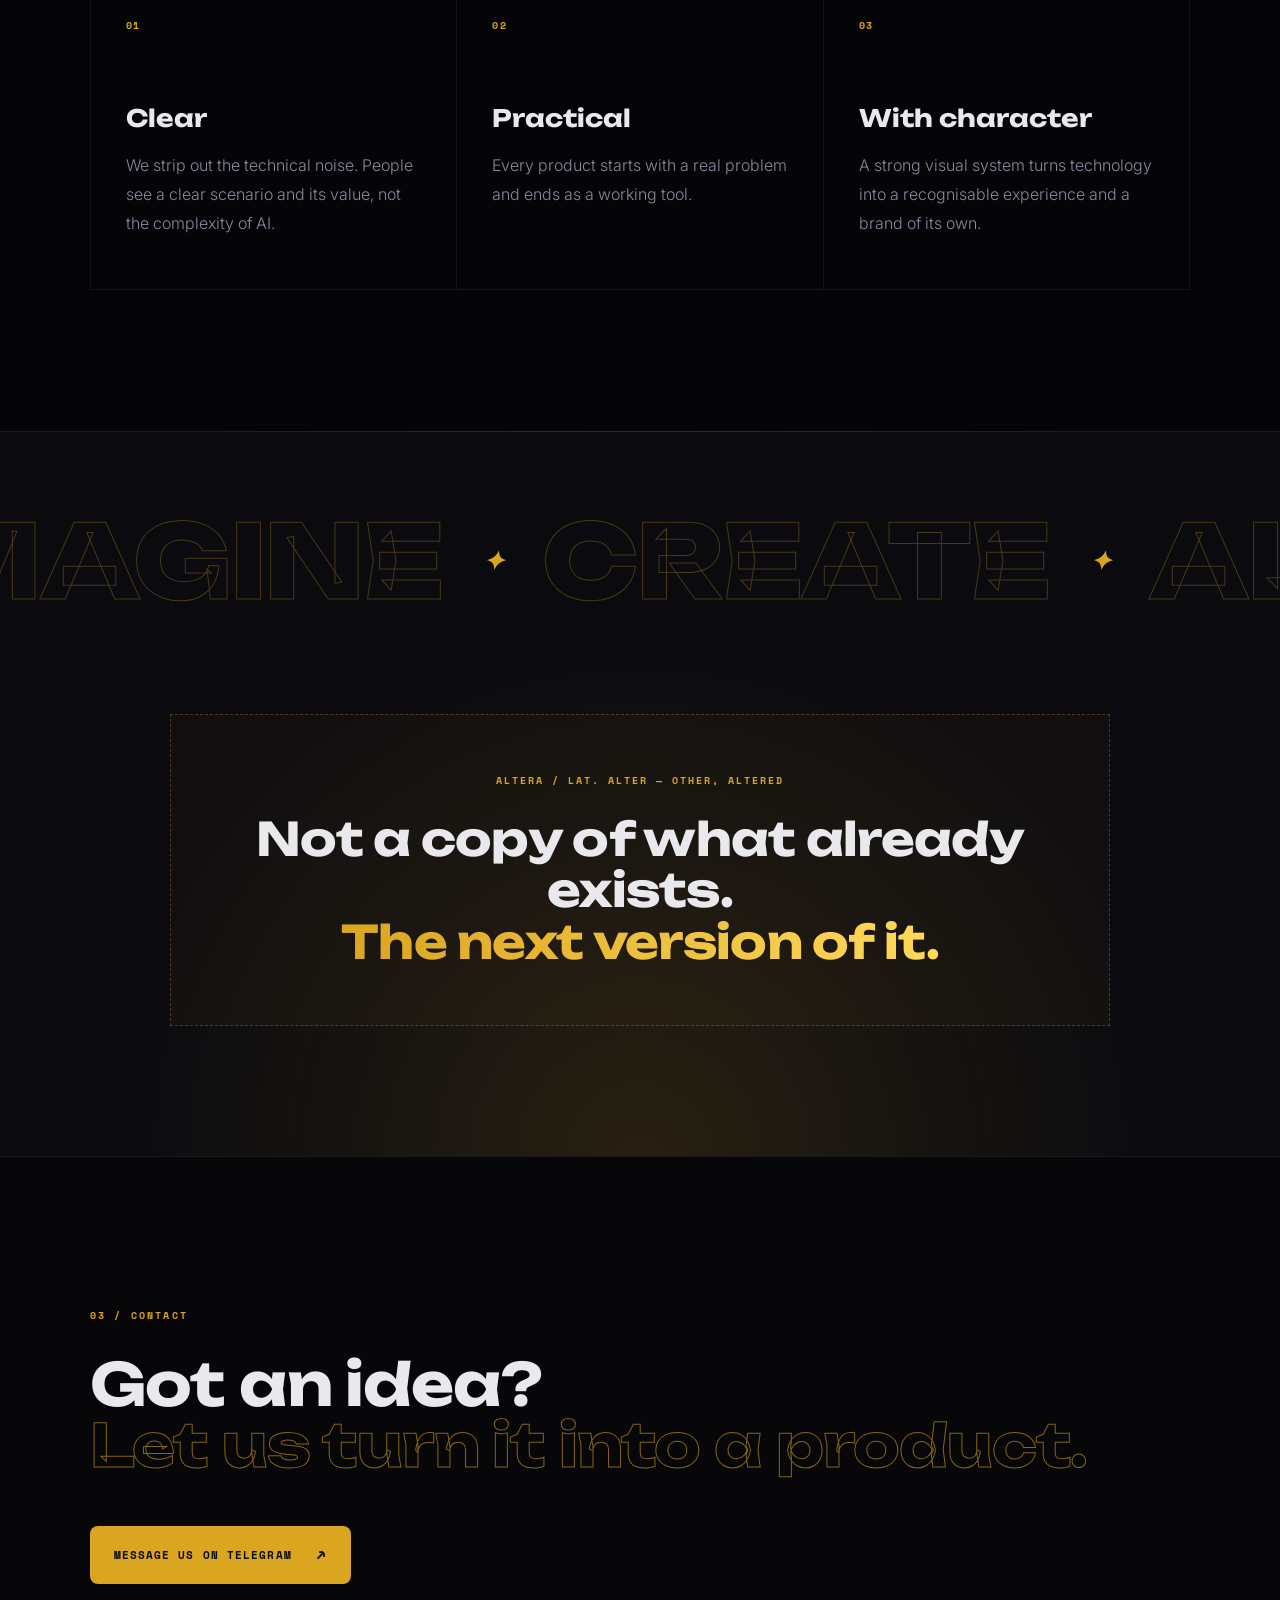
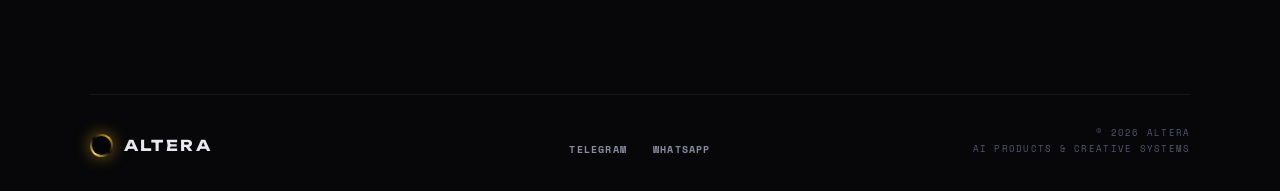
==== commit 967eabda: "Добавил услуги «Реставрация фото» и «Оживление фото»: карточки 05–06 и страницы-визитки, приглашение" ====
--- a/index.html
+++ b/index.html
@@ -76,8 +76,18 @@
           <div class="project-main"><p>HOME INVENTORY</p><h3>КАРТОТЕКА</h3><span class="project-arrow">↗</span></div>
           <p class="project-description" data-en="Home inventory of clothes and shoes: what the family owns, where it is kept, who it belongs to. Plain-language search and a Telegram bot. Runs on your own computer — nothing leaves the house.">Домашний учёт одежды и обуви: что есть в семье, где лежит, кому принадлежит. Поиск обычными словами и телеграм-бот. Работает на своём компьютере — ничего не уходит наружу.</p><div class="project-line"></div>
         </a>
+        <a class="project-card gold" href="demo/restavratsiya.html">
+          <div class="project-meta"><span>05</span><span class="demo"><i></i> DEMO</span></div>
+          <div class="project-main"><p>PHOTO RESTORATION</p><h3 data-en="Photo restoration">РЕСТАВРАЦИЯ ФОТО</h3><span class="project-arrow">↗</span></div>
+          <p class="project-description" data-en="Old family shots — faded, creased, damaged — brought back to life: we remove the damage, restore contrast and sharpness, colour them if you wish. The original stays untouched.">Старые семейные снимки — выцветшие, мятые, с утратами — возвращаем к жизни: убираем повреждения, возвращаем контраст и резкость, при желании раскрашиваем. Оригинал остаётся нетронутым.</p><div class="project-line"></div>
+        </a>
+        <a class="project-card green" href="demo/ozhivlenie.html">
+          <div class="project-meta"><span>06</span><span class="demo"><i></i> DEMO</span></div>
+          <div class="project-main"><p>PHOTO ANIMATION</p><h3 data-en="Photo animation">ОЖИВЛЕНИЕ ФОТО</h3><span class="project-arrow">↗</span></div>
+          <p class="project-description" data-en="A portrait comes alive: the person smiles, blinks, slightly turns their head. A short video from a single photo — for family and memory. Strongest together with restoration.">Портрет оживает: человек улыбается, моргает, чуть поворачивает голову. Короткое видео из одной фотографии — для семьи и памяти. Сильнее всего вместе с реставрацией.</p><div class="project-line"></div>
+        </a>
         <a class="project-card orange invite" href="https://t.me/VlV_7777" target="_blank" rel="noreferrer">
-          <div class="project-meta"><span>05</span><span class="next"><i></i> NEXT</span></div>
+          <div class="project-meta"><span>07</span><span class="next"><i></i> NEXT</span></div>
           <div class="project-main"><p>YOUR PRODUCT</p><h3 data-en="Your product?">Ваш продукт?</h3><span class="project-arrow">↗</span></div>
           <p class="project-description" data-en="Got a task that AI could solve faster, simpler or cheaper? Tell us about it — we will turn it into a working product inside the ALTERA ecosystem.">Есть задача, которую ИИ решит быстрее и проще? Расскажите о ней — превратим её в работающий продукт внутри экосистемы ALTERA.</p><div class="project-line"></div>
         </a>
--- a/style.css
+++ b/style.css
@@ -68,6 +68,8 @@
 .project-card.purple .project-meta>span:first-child{color:var(--purple);text-shadow:0 0 12px var(--purple)}
 .project-card.cyan .project-meta>span:first-child{color:var(--cyan);text-shadow:0 0 12px var(--cyan)}
 .project-card.orange .project-meta>span:first-child{color:var(--orange);text-shadow:0 0 12px var(--orange)}
+.project-card.gold .project-meta>span:first-child{color:var(--gold-bright);text-shadow:0 0 12px var(--gold)}
+.project-card.green .project-meta>span:first-child{color:var(--live);text-shadow:0 0 12px var(--live)}
 .project-meta{display:flex;justify-content:space-between;color:var(--muted);font-family:var(--mono);font-size:10px;font-weight:700;letter-spacing:.16em}
 .live{color:#b6ffd2}.live i{display:inline-block;width:6px;height:6px;margin-right:7px;border-radius:50%;background:var(--live);box-shadow:0 0 10px var(--live);animation:pulse 2.4s ease-in-out infinite}
 /* Продукт показывается демо-страницей: сам он частный (РОД) или работает на домашнем компьютере (Картотека) */
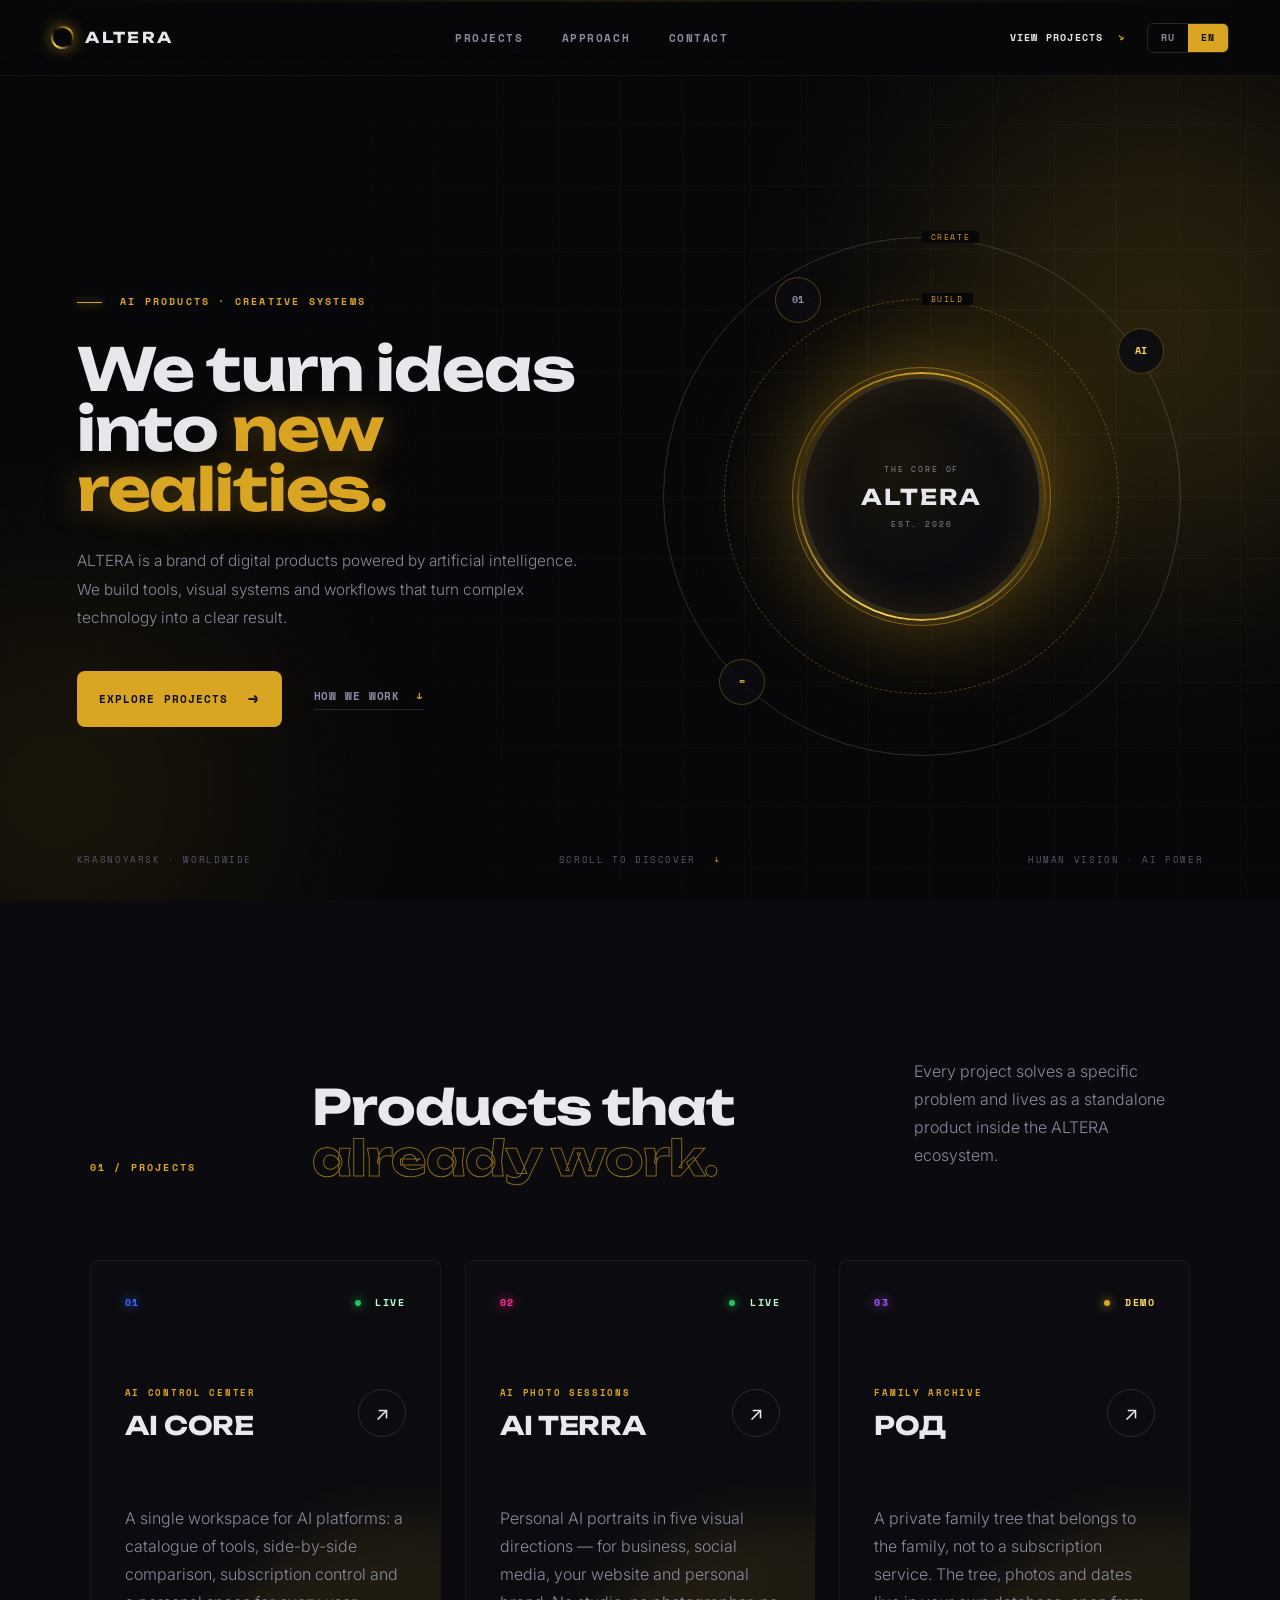
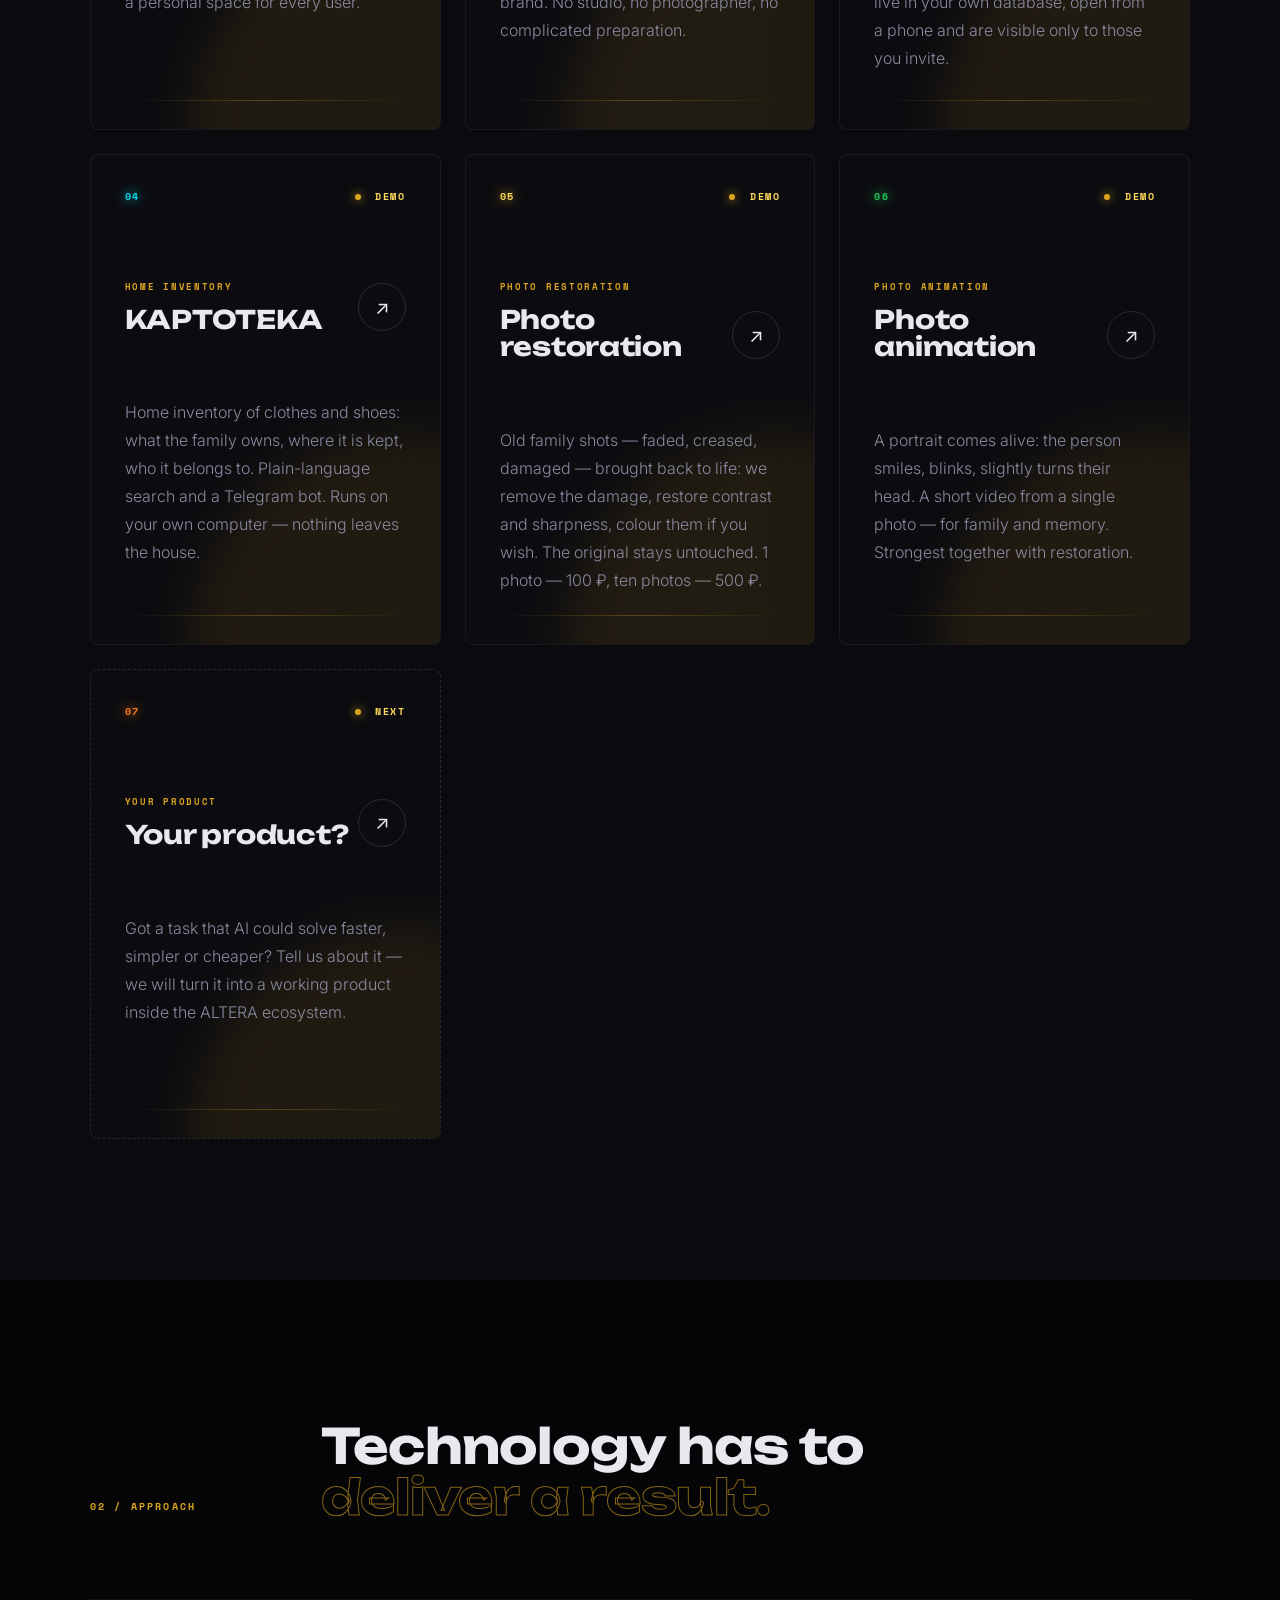
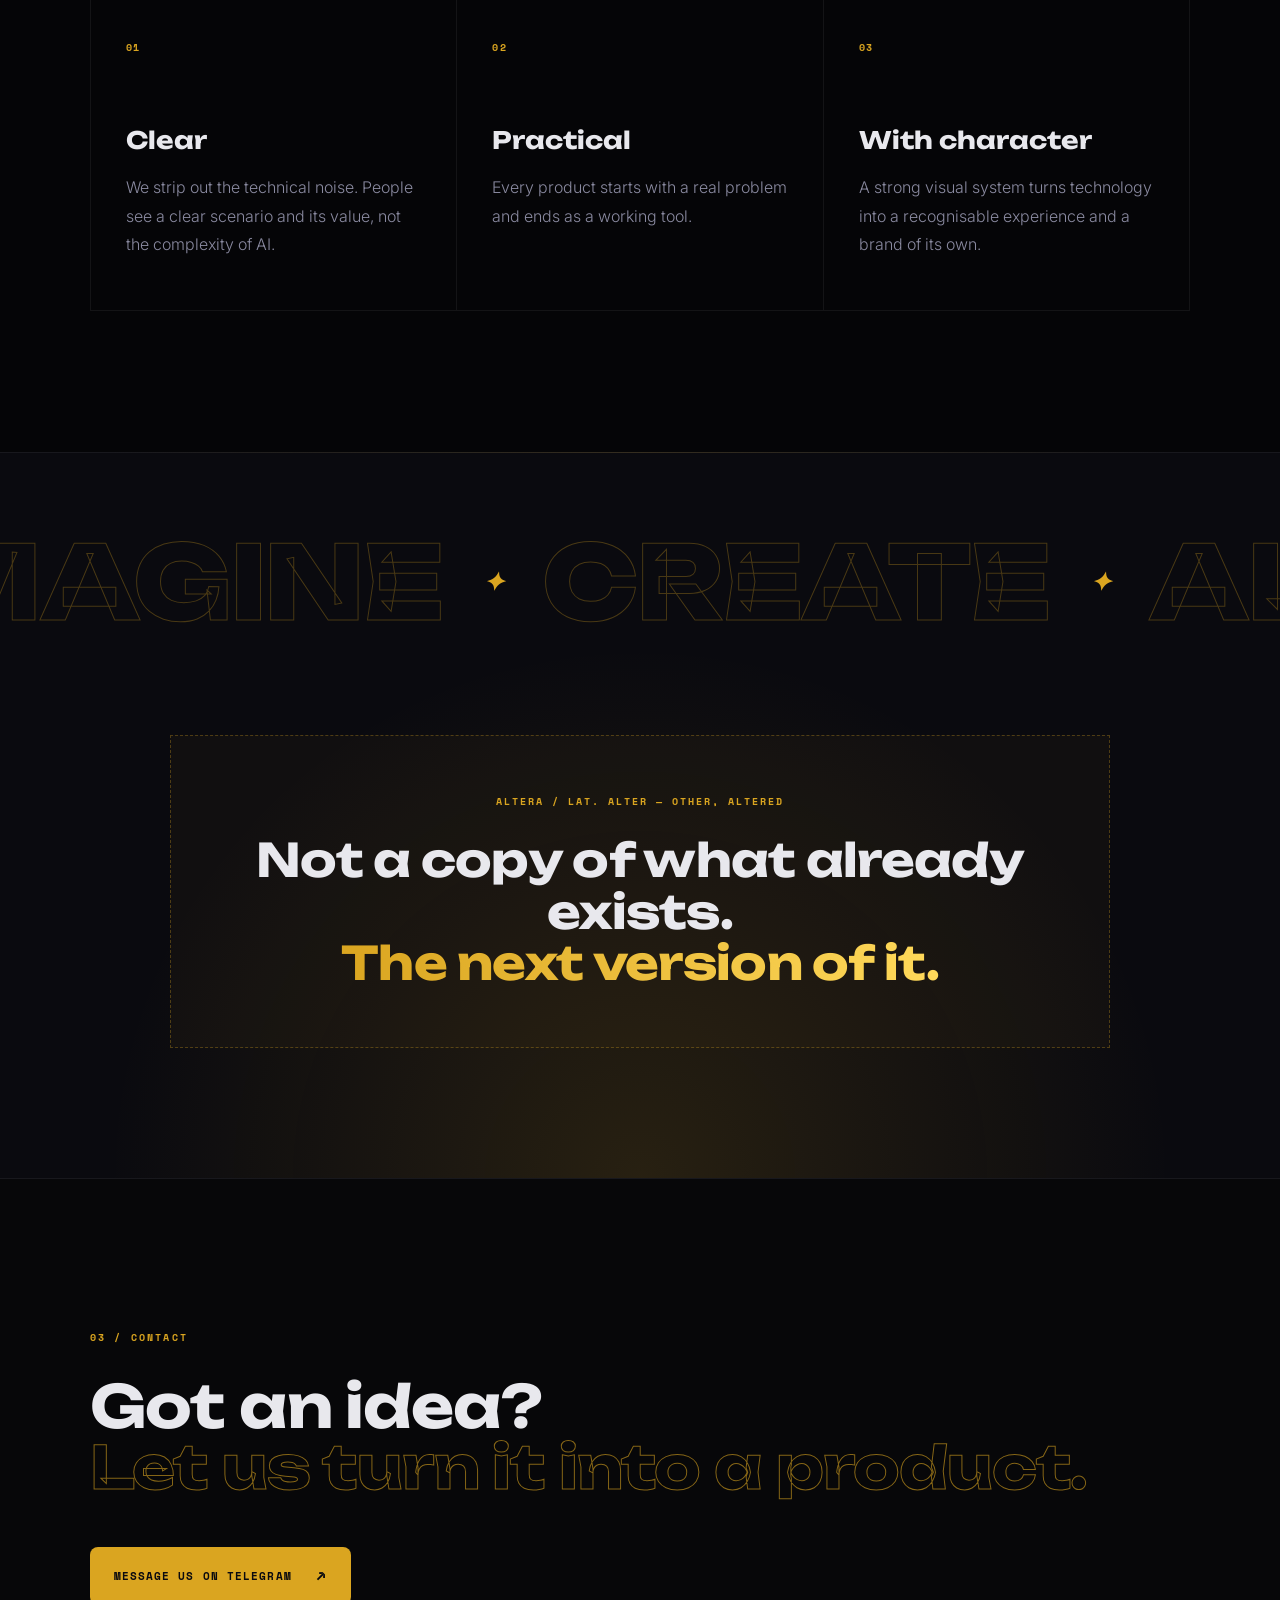
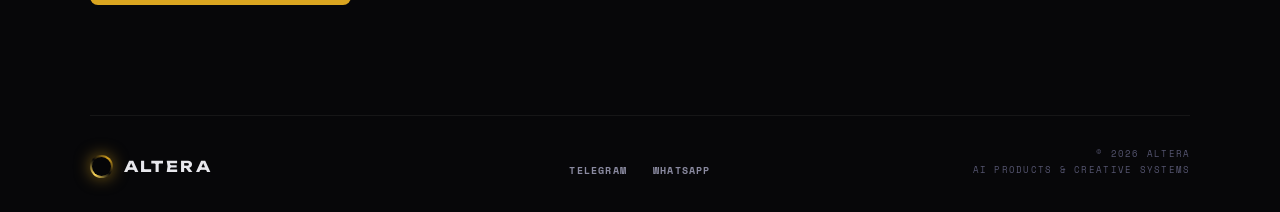
==== commit 1ab14b8c: "Цена реставрации: 1 снимок — 100 ₽, 10 снимков — 500 ₽" ====
--- a/index.html
+++ b/index.html
@@ -79,7 +79,7 @@
         <a class="project-card gold" href="demo/restavratsiya.html">
           <div class="project-meta"><span>05</span><span class="demo"><i></i> DEMO</span></div>
           <div class="project-main"><p>PHOTO RESTORATION</p><h3 data-en="Photo restoration">РЕСТАВРАЦИЯ ФОТО</h3><span class="project-arrow">↗</span></div>
-          <p class="project-description" data-en="Old family shots — faded, creased, damaged — brought back to life: we remove the damage, restore contrast and sharpness, colour them if you wish. The original stays untouched.">Старые семейные снимки — выцветшие, мятые, с утратами — возвращаем к жизни: убираем повреждения, возвращаем контраст и резкость, при желании раскрашиваем. Оригинал остаётся нетронутым.</p><div class="project-line"></div>
+          <p class="project-description" data-en="Old family shots — faded, creased, damaged — brought back to life: we remove the damage, restore contrast and sharpness, colour them if you wish. The original stays untouched. 1 photo — 100 ₽, ten photos — 500 ₽.">Старые семейные снимки — выцветшие, мятые, с утратами — возвращаем к жизни: убираем повреждения, возвращаем контраст и резкость, при желании раскрашиваем. Оригинал остаётся нетронутым. 1 снимок — 100 ₽, 10 снимков — 500 ₽.</p><div class="project-line"></div>
         </a>
         <a class="project-card green" href="demo/ozhivlenie.html">
           <div class="project-meta"><span>06</span><span class="demo"><i></i> DEMO</span></div>
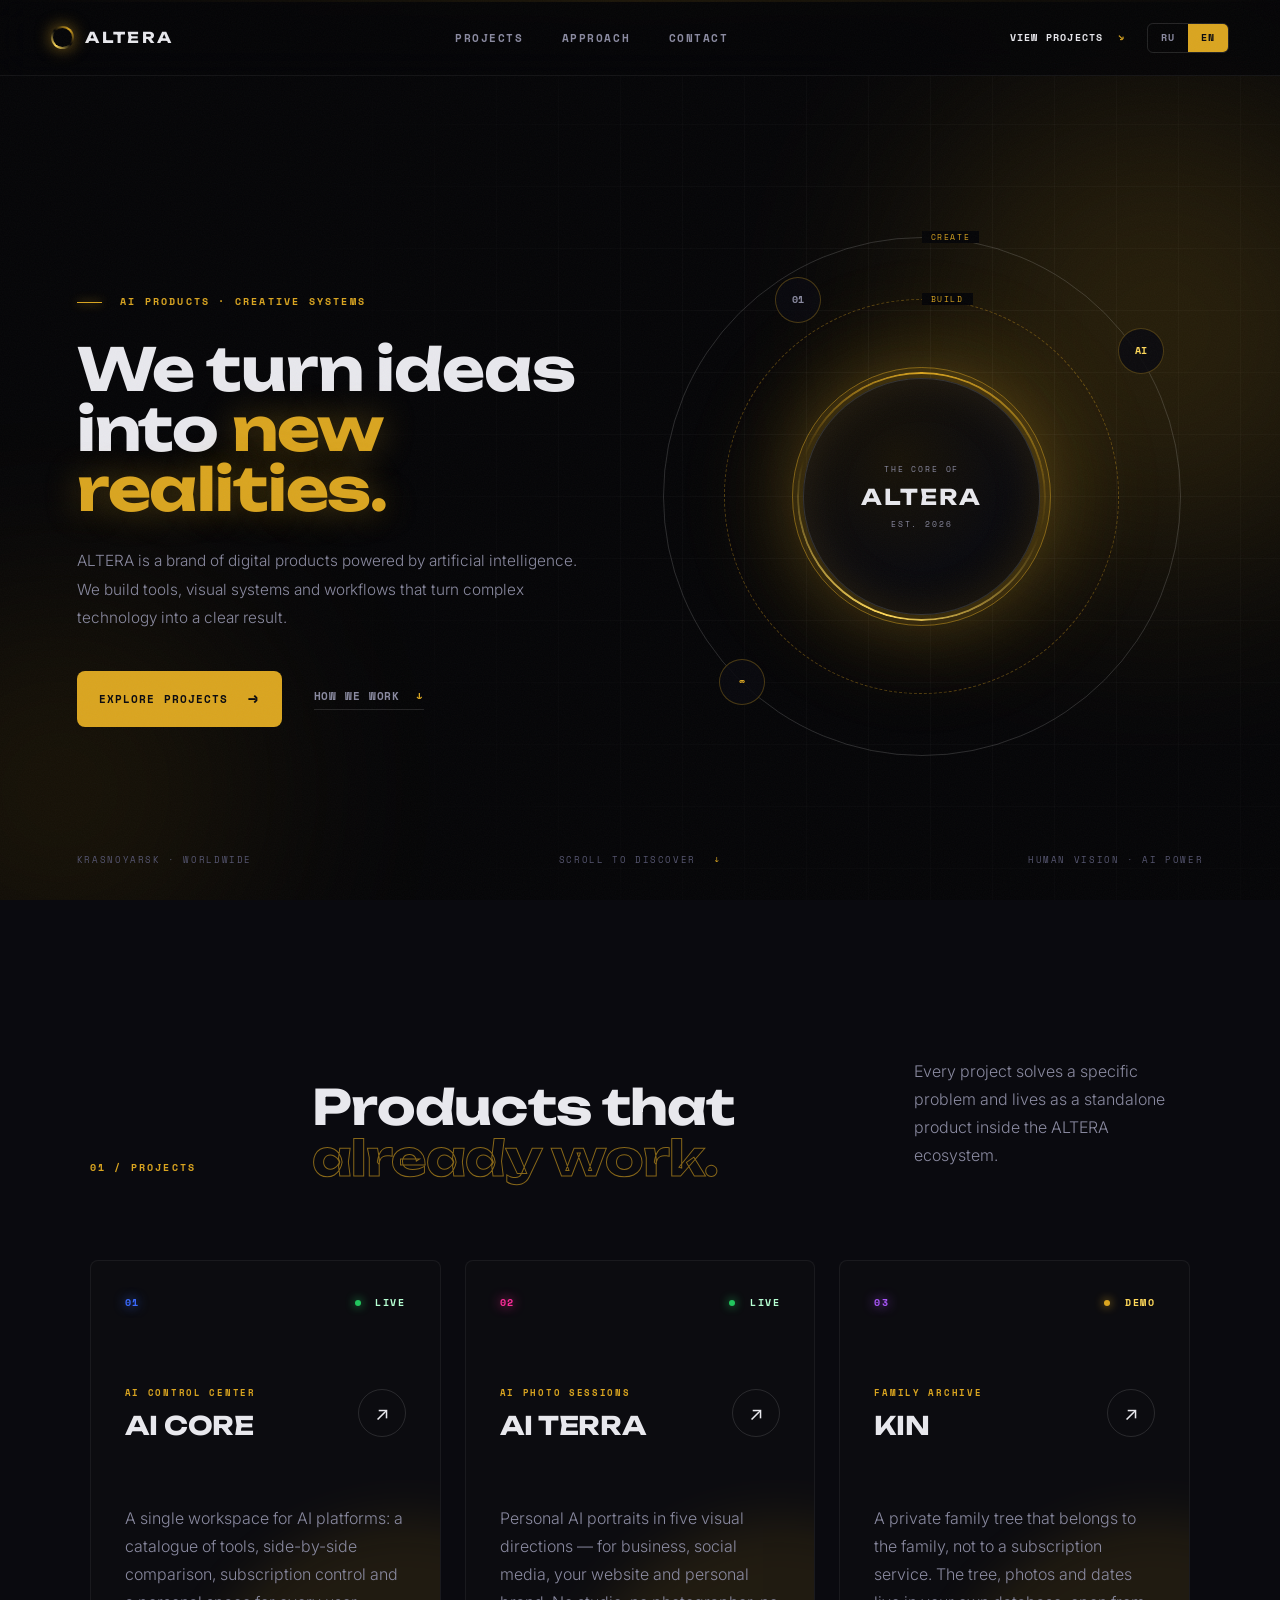
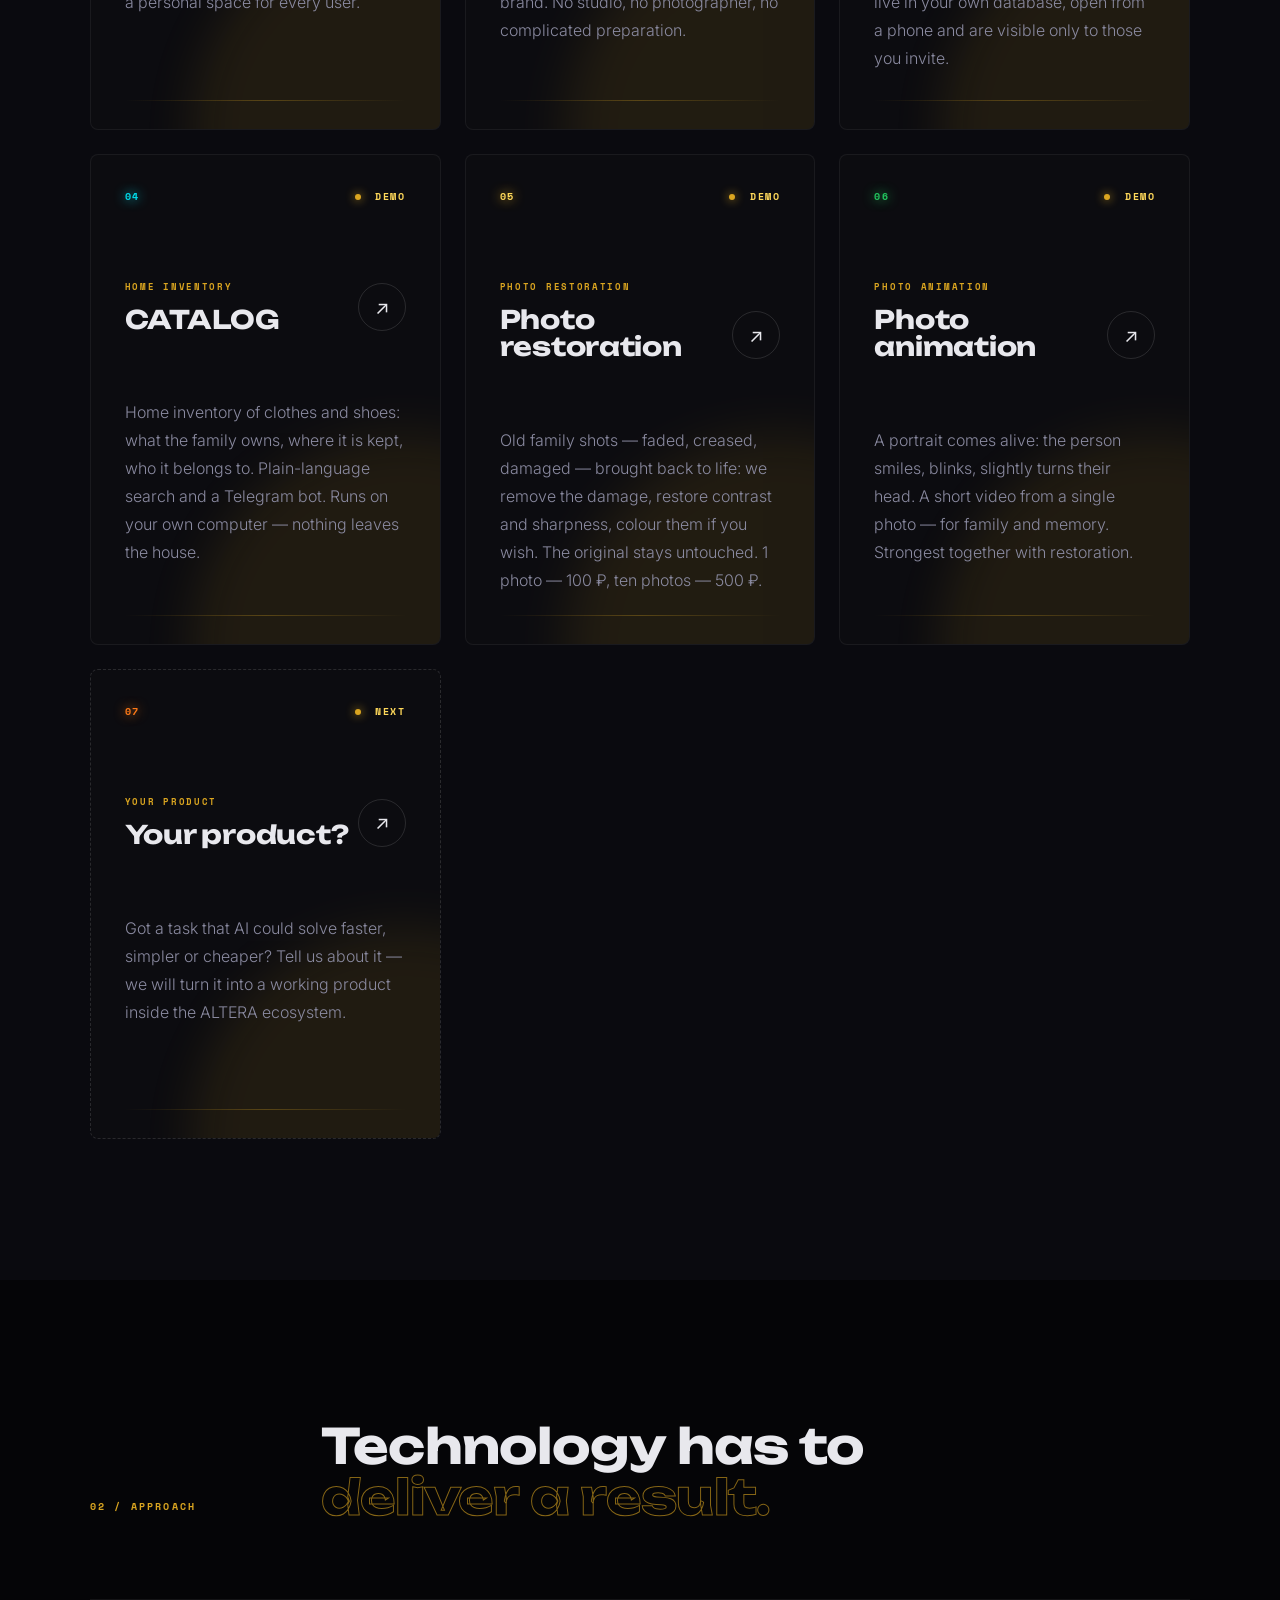
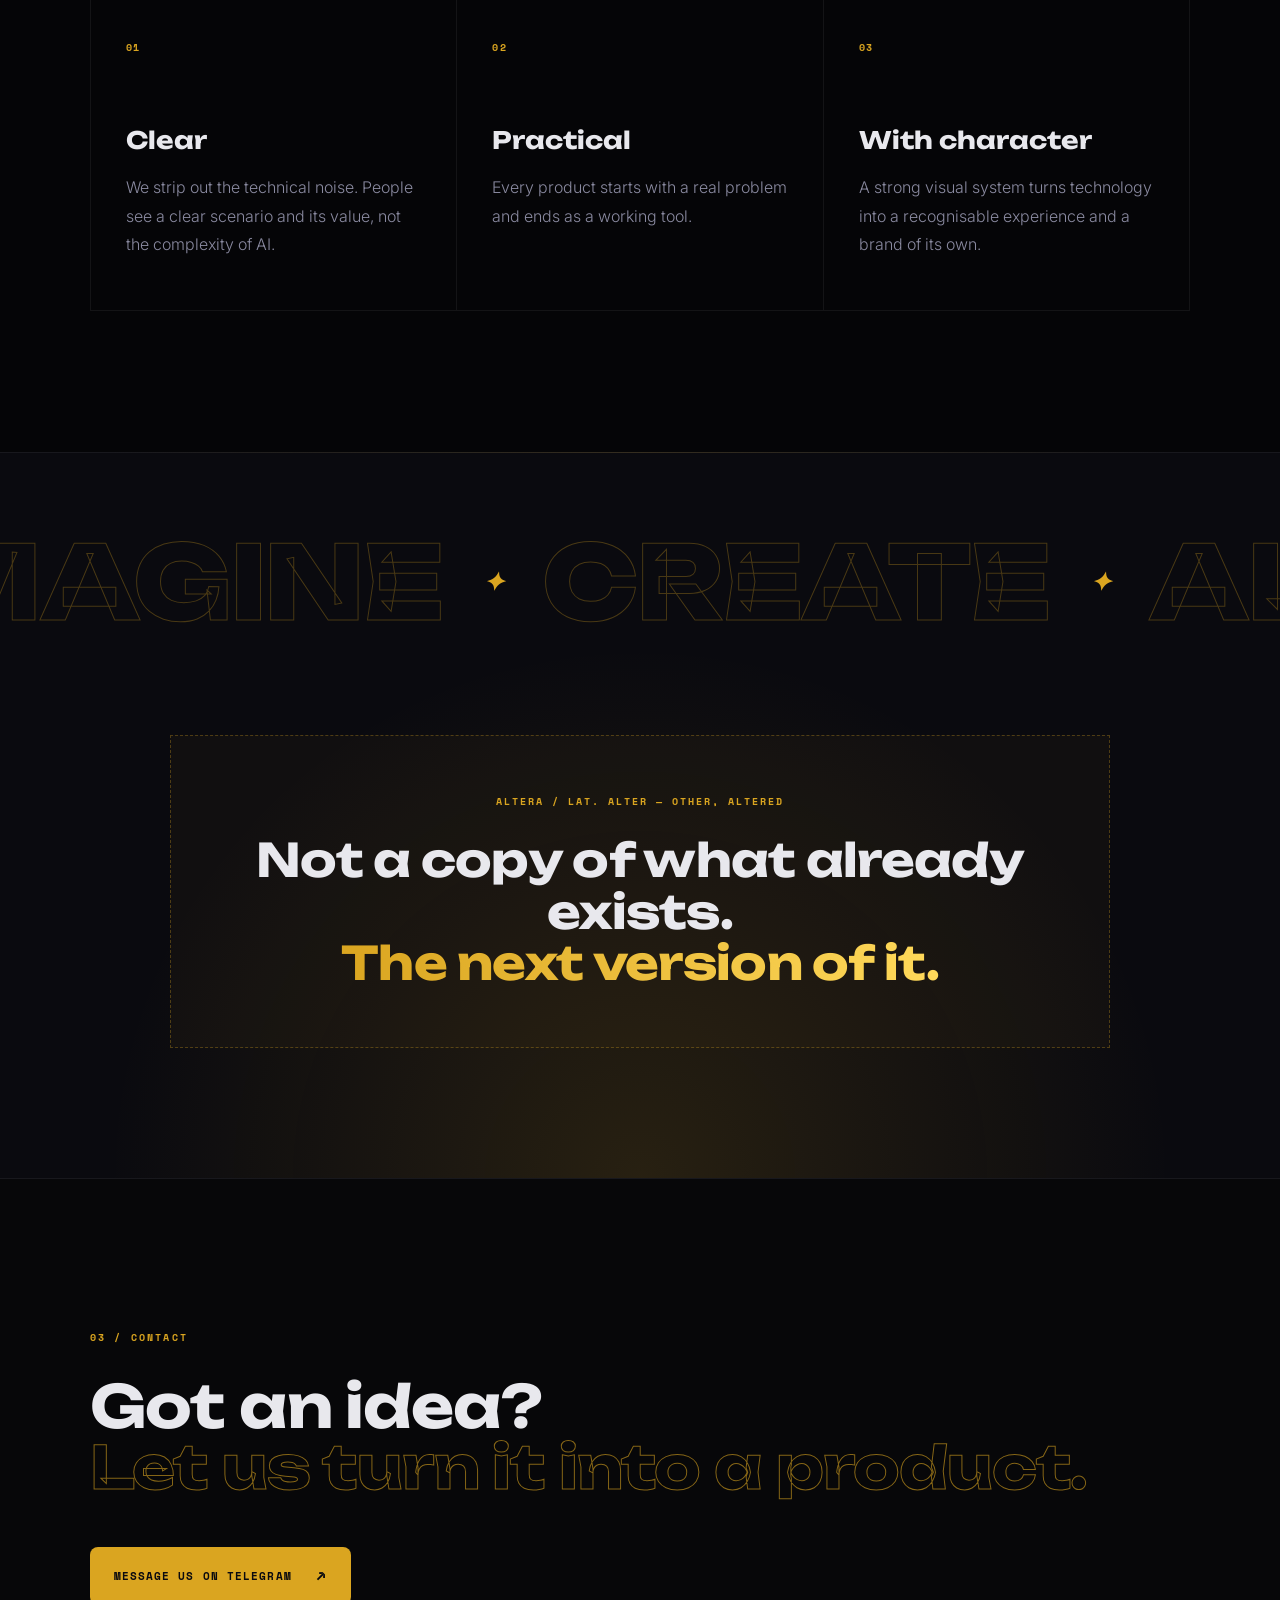
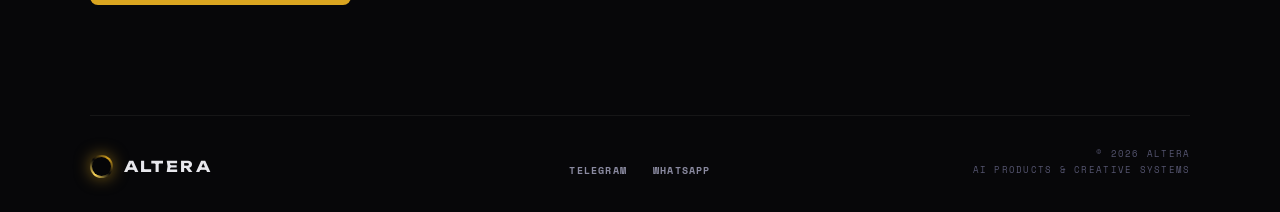
==== commit 457e4a3d: "Merge 18fcd920e6f815624b2a2cee5cd0d32c72e4c52e into 1ab14b8c5cda19e58a5bc2d5f611e76d721f18df" ====
--- a/index.html
+++ b/index.html
@@ -68,12 +68,12 @@
         </a>
         <a class="project-card purple" href="demo/rod.html">
           <div class="project-meta"><span>03</span><span class="demo"><i></i> DEMO</span></div>
-          <div class="project-main"><p>FAMILY ARCHIVE</p><h3>РОД</h3><span class="project-arrow">↗</span></div>
+          <div class="project-main"><p>FAMILY ARCHIVE</p><h3 data-en="KIN">РОД</h3><span class="project-arrow">↗</span></div>
           <p class="project-description" data-en="A private family tree that belongs to the family, not to a subscription service. The tree, photos and dates live in your own database, open from a phone and are visible only to those you invite.">Частный семейный архив вместо подписки на чужой сервис. Дерево, фотографии и даты лежат в вашей собственной базе, открываются с телефона и видны только тем, кого вы позвали.</p><div class="project-line"></div>
         </a>
         <a class="project-card cyan" href="demo/kartoteka.html">
           <div class="project-meta"><span>04</span><span class="demo"><i></i> DEMO</span></div>
-          <div class="project-main"><p>HOME INVENTORY</p><h3>КАРТОТЕКА</h3><span class="project-arrow">↗</span></div>
+          <div class="project-main"><p>HOME INVENTORY</p><h3 data-en="CATALOG">КАРТОТЕКА</h3><span class="project-arrow">↗</span></div>
           <p class="project-description" data-en="Home inventory of clothes and shoes: what the family owns, where it is kept, who it belongs to. Plain-language search and a Telegram bot. Runs on your own computer — nothing leaves the house.">Домашний учёт одежды и обуви: что есть в семье, где лежит, кому принадлежит. Поиск обычными словами и телеграм-бот. Работает на своём компьютере — ничего не уходит наружу.</p><div class="project-line"></div>
         </a>
         <a class="project-card gold" href="demo/restavratsiya.html">
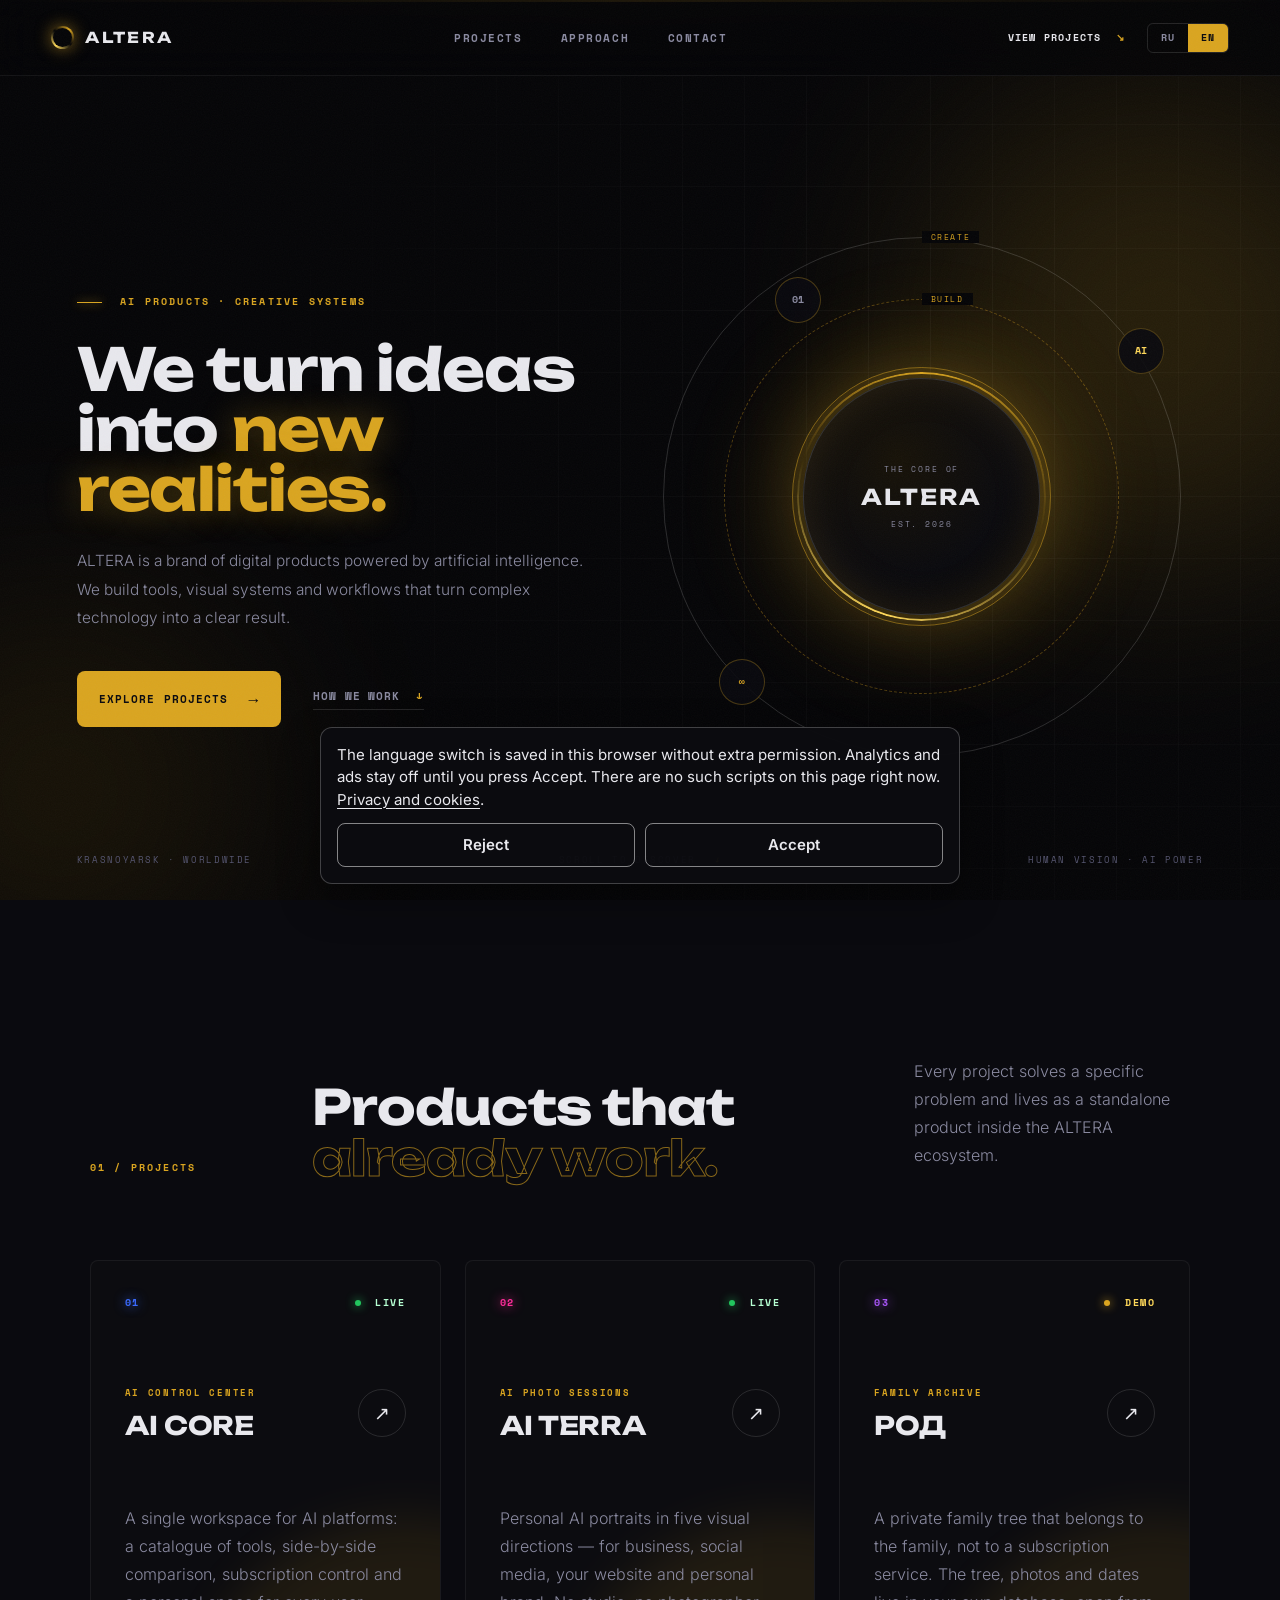
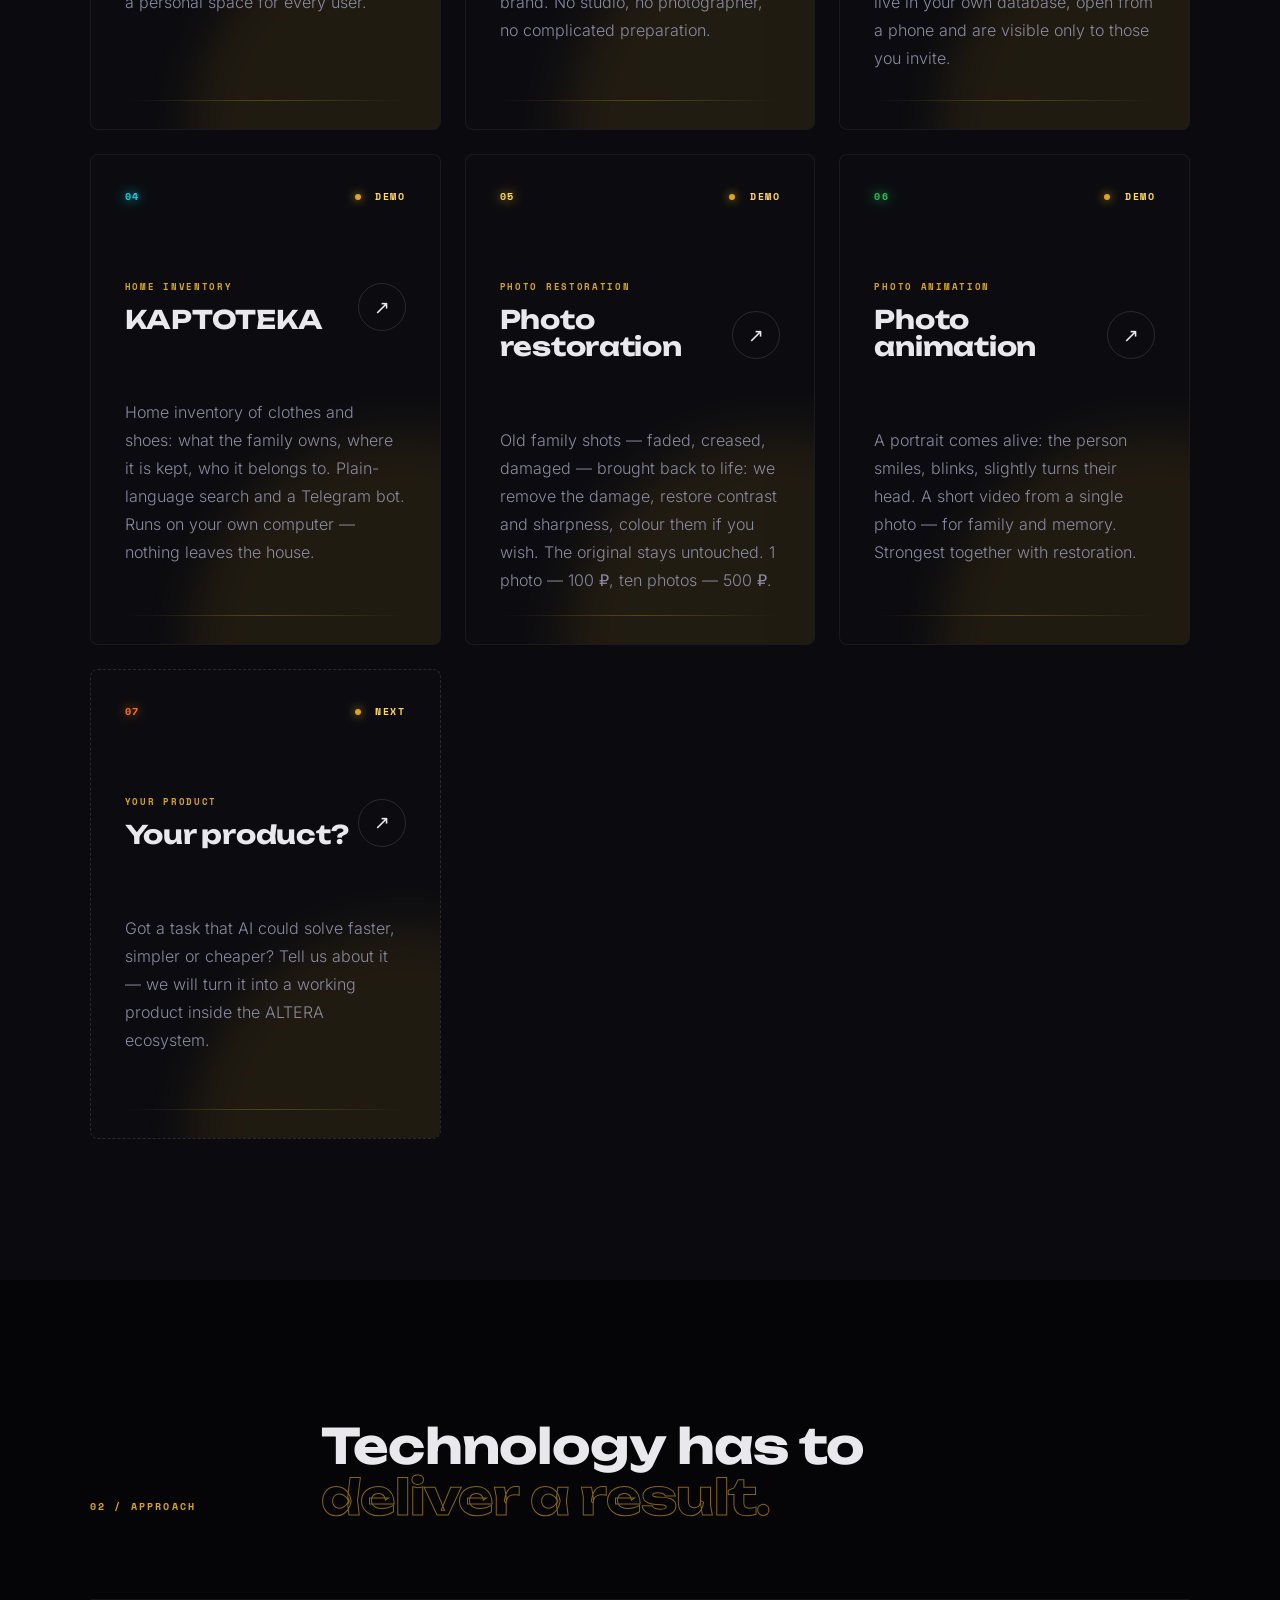
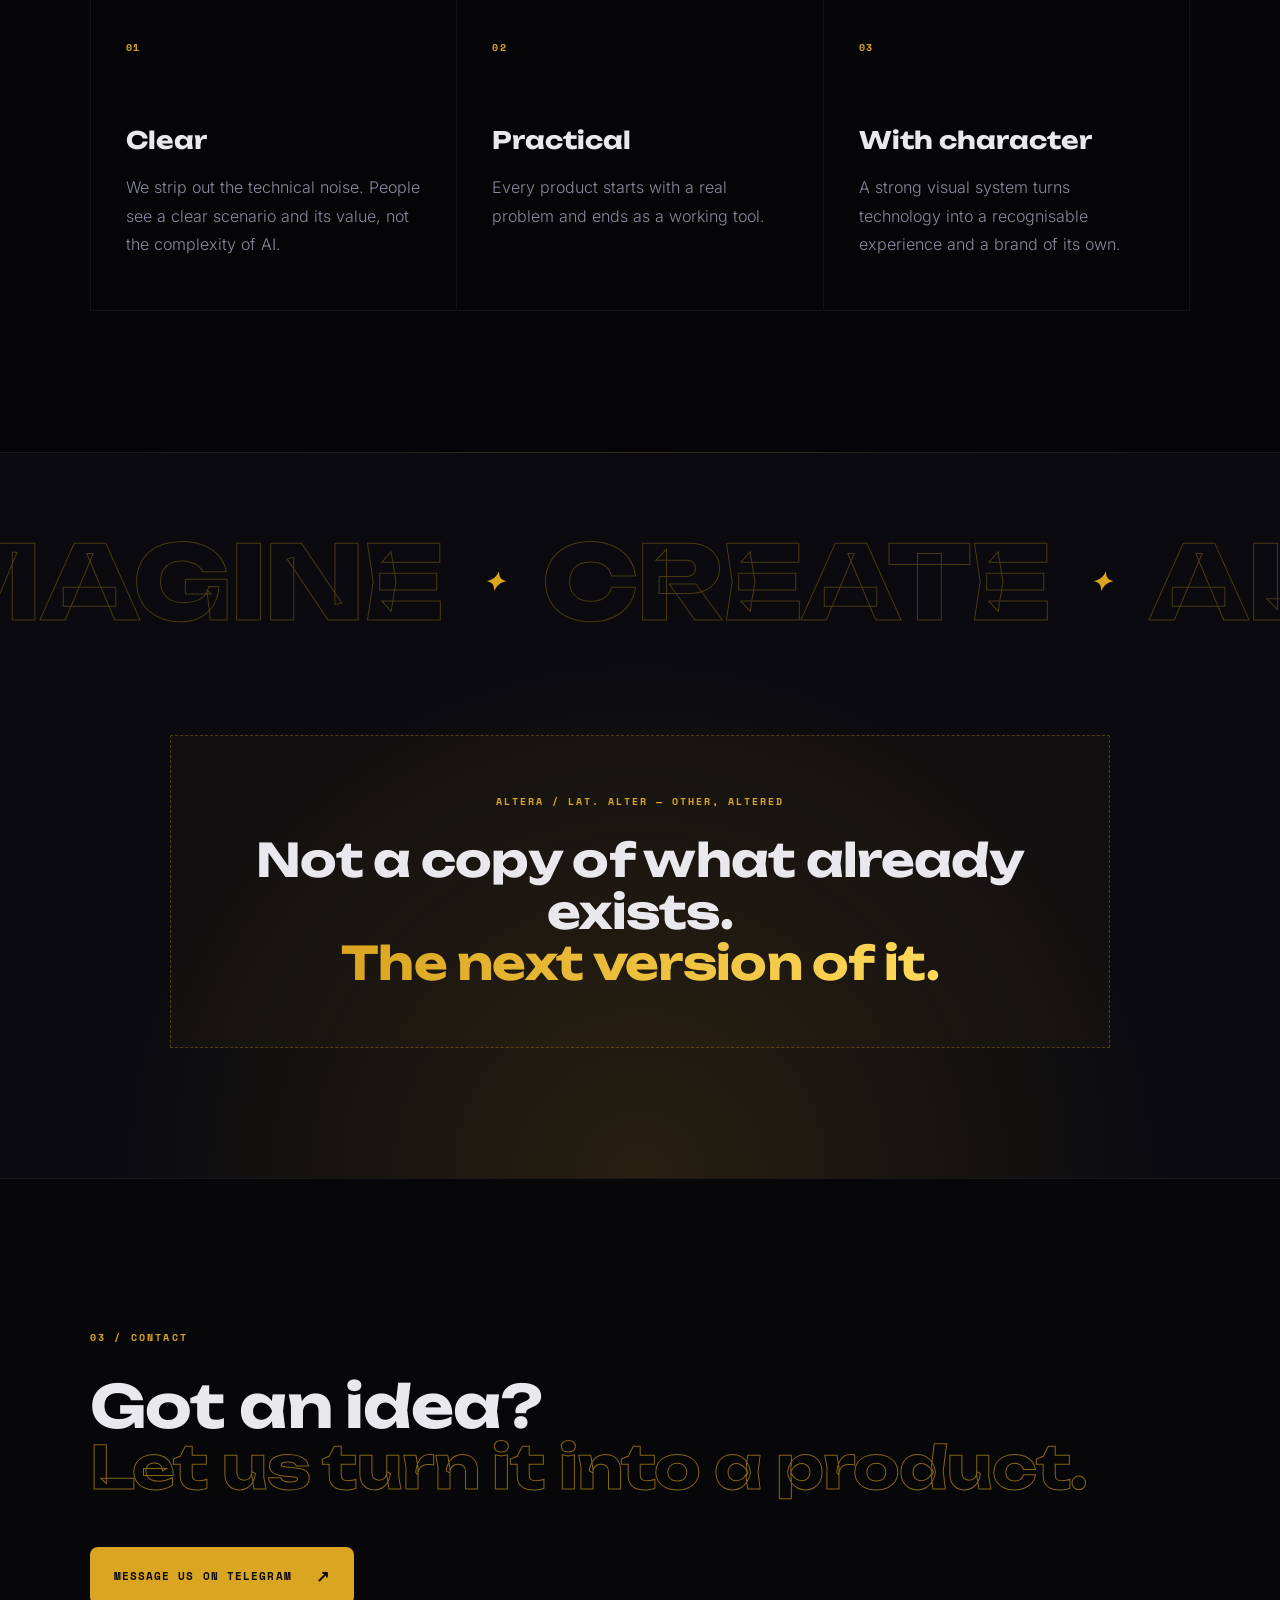
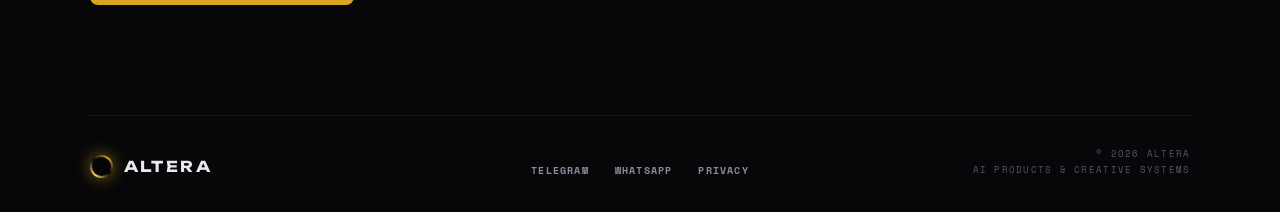
==== commit 8e6f59d6: "Витрина больше не зовёт Google за шрифтами и показывает черновик политики до проверки юристом. Co-au" ====
--- a/index.html
+++ b/index.html
@@ -16,9 +16,8 @@
   <meta name="twitter:image" content="https://altera-tau.vercel.app/assets/og-cover.png">
   <link rel="canonical" href="https://altera-tau.vercel.app/">
   <link rel="icon" href="favicon.svg" type="image/svg+xml">
-  <link rel="preconnect" href="https://fonts.googleapis.com">
-  <link rel="preconnect" href="https://fonts.gstatic.com" crossorigin>
-  <link rel="stylesheet" href="https://fonts.googleapis.com/css2?family=Inter:wght@300;400;500;600&family=Space+Mono:wght@400;700&family=Unbounded:wght@400;700;800&display=swap">
+  <link rel="stylesheet" href="fonts/faces.css">
+  <link rel="stylesheet" href="cookie.css">
   <link rel="stylesheet" href="style.css">
   <script src="lang.js" defer></script>
 </head>
@@ -68,12 +67,12 @@
         </a>
         <a class="project-card purple" href="demo/rod.html">
           <div class="project-meta"><span>03</span><span class="demo"><i></i> DEMO</span></div>
-          <div class="project-main"><p>FAMILY ARCHIVE</p><h3 data-en="KIN">РОД</h3><span class="project-arrow">↗</span></div>
+          <div class="project-main"><p>FAMILY ARCHIVE</p><h3>РОД</h3><span class="project-arrow">↗</span></div>
           <p class="project-description" data-en="A private family tree that belongs to the family, not to a subscription service. The tree, photos and dates live in your own database, open from a phone and are visible only to those you invite.">Частный семейный архив вместо подписки на чужой сервис. Дерево, фотографии и даты лежат в вашей собственной базе, открываются с телефона и видны только тем, кого вы позвали.</p><div class="project-line"></div>
         </a>
         <a class="project-card cyan" href="demo/kartoteka.html">
           <div class="project-meta"><span>04</span><span class="demo"><i></i> DEMO</span></div>
-          <div class="project-main"><p>HOME INVENTORY</p><h3 data-en="CATALOG">КАРТОТЕКА</h3><span class="project-arrow">↗</span></div>
+          <div class="project-main"><p>HOME INVENTORY</p><h3>КАРТОТЕКА</h3><span class="project-arrow">↗</span></div>
           <p class="project-description" data-en="Home inventory of clothes and shoes: what the family owns, where it is kept, who it belongs to. Plain-language search and a Telegram bot. Runs on your own computer — nothing leaves the house.">Домашний учёт одежды и обуви: что есть в семье, где лежит, кому принадлежит. Поиск обычными словами и телеграм-бот. Работает на своём компьютере — ничего не уходит наружу.</p><div class="project-line"></div>
         </a>
         <a class="project-card gold" href="demo/restavratsiya.html">
@@ -112,8 +111,16 @@
 
     <footer id="contact">
       <div class="footer-top"><p class="section-index">03 / CONTACT</p><h2 data-en="Got an idea?<br><span>Let us turn it into a product.</span>">Есть идея?<br><span>Давайте превратим её в продукт.</span></h2><a class="footer-cta" href="https://t.me/VlV_7777" target="_blank" rel="noreferrer" data-en="Message us on Telegram <span>↗</span>">Написать в Telegram <span>↗</span></a></div>
-      <div class="footer-bottom"><a class="brand footer-brand" href="#top"><span class="brand-mark" aria-hidden="true"><i></i></span><span>ALTERA</span></a><div><a href="https://t.me/VlV_7777" target="_blank" rel="noreferrer">Telegram</a><a href="https://wa.me/79138317777" target="_blank" rel="noreferrer">WhatsApp</a></div><p>© 2026 ALTERA<br>AI PRODUCTS &amp; CREATIVE SYSTEMS</p></div>
+      <div class="footer-bottom"><a class="brand footer-brand" href="#top"><span class="brand-mark" aria-hidden="true"><i></i></span><span>ALTERA</span></a><div><a href="https://t.me/VlV_7777" target="_blank" rel="noreferrer">Telegram</a><a href="https://wa.me/79138317777" target="_blank" rel="noreferrer">WhatsApp</a><a href="privacy.html" data-en="Privacy">Политика</a></div><p>© 2026 ALTERA<br>AI PRODUCTS &amp; CREATIVE SYSTEMS</p></div>
     </footer>
   </main>
+  <div id="cookie-banner" class="cookie-banner" data-key="altera-cookie" hidden>
+    <p><span data-en="The language switch is saved in this browser without extra permission. Analytics and ads stay off until you press Accept. There are no such scripts on this page right now.">Язык страницы запоминается в браузере и так. Аналитика и реклама не включаются, пока вы не нажмёте «Принять». Сейчас таких скриптов нет.</span> <a href="privacy.html" data-en="Privacy and cookies">Политика и cookie</a>.</p>
+    <div class="cookie-banner__row">
+      <button type="button" data-cookie="reject" data-en="Reject">Отклонить</button>
+      <button type="button" data-cookie="accept" data-en="Accept">Принять</button>
+    </div>
+  </div>
+  <script src="cookie.js" defer></script>
 </body>
 </html>
--- a/fonts/faces.css
+++ b/fonts/faces.css
@@ -0,0 +1,19 @@
+/* Шрифты лежат на этом же сайте. Лицензия SIL OFL 1.1. Страница не обращается к Google. */
+@font-face{font-family:'Inter';font-style:normal;font-weight:100 900;font-display:swap;src:url(../chek-list/fonts/inter-cyrillic.woff2) format('woff2');unicode-range:U+0301,U+0400-045F,U+0490-0491,U+04B0-04B1,U+2116}
+@font-face{font-family:'Inter';font-style:normal;font-weight:100 900;font-display:swap;src:url(../chek-list/fonts/inter-latin.woff2) format('woff2');unicode-range:U+0000-00FF,U+0131,U+0152-0153,U+02BB-02BC,U+02C6,U+02DA,U+02DC,U+0304,U+0308,U+0329,U+2000-206F,U+20AC,U+2122,U+2191,U+2193,U+2212,U+2215,U+FEFF,U+FFFD}
+@font-face{font-family:'Unbounded';font-style:normal;font-weight:200 900;font-display:swap;src:url(../chek-list/fonts/unbounded-cyrillic.woff2) format('woff2');unicode-range:U+0301,U+0400-045F,U+0490-0491,U+04B0-04B1,U+2116}
+@font-face{font-family:'Unbounded';font-style:normal;font-weight:200 900;font-display:swap;src:url(../chek-list/fonts/unbounded-latin.woff2) format('woff2');unicode-range:U+0000-00FF,U+0131,U+0152-0153,U+02BB-02BC,U+02C6,U+02DA,U+02DC,U+0304,U+0308,U+0329,U+2000-206F,U+20AC,U+2122,U+2191,U+2193,U+2212,U+2215,U+FEFF,U+FFFD}
+@font-face{font-family:'Space Mono';font-style:normal;font-weight:400;font-display:swap;src:url(../chek-list/fonts/spacemono-400.woff2) format('woff2');unicode-range:U+0000-00FF,U+0131,U+0152-0153,U+02BB-02BC,U+02C6,U+02DA,U+02DC,U+0304,U+0308,U+0329,U+2000-206F,U+20AC,U+2122,U+2191,U+2193,U+2212,U+2215,U+FEFF,U+FFFD}
+@font-face{font-family:'Space Mono';font-style:normal;font-weight:700;font-display:swap;src:url(../chek-list/fonts/spacemono-700.woff2) format('woff2');unicode-range:U+0000-00FF,U+0131,U+0152-0153,U+02BB-02BC,U+02C6,U+02DA,U+02DC,U+0304,U+0308,U+0329,U+2000-206F,U+20AC,U+2122,U+2191,U+2193,U+2212,U+2215,U+FEFF,U+FFFD}
+@font-face{font-family:'Lora';font-style:italic;font-weight:400;font-display:swap;src:url(lora-cyrillic-400-italic.woff2) format('woff2');unicode-range:U+0301,U+0400-045F,U+0490-0491,U+04B0-04B1,U+2116}
+@font-face{font-family:'Lora';font-style:italic;font-weight:400;font-display:swap;src:url(lora-latin-400-italic.woff2) format('woff2');unicode-range:U+0000-00FF,U+0131,U+0152-0153,U+02BB-02BC,U+02C6,U+02DA,U+02DC,U+0304,U+0308,U+0329,U+2000-206F,U+20AC,U+2122,U+2191,U+2193,U+2212,U+2215,U+FEFF,U+FFFD}
+@font-face{font-family:'Lora';font-style:normal;font-weight:500;font-display:swap;src:url(lora-cyrillic-500-normal.woff2) format('woff2');unicode-range:U+0301,U+0400-045F,U+0490-0491,U+04B0-04B1,U+2116}
+@font-face{font-family:'Lora';font-style:normal;font-weight:500;font-display:swap;src:url(lora-latin-500-normal.woff2) format('woff2');unicode-range:U+0000-00FF,U+0131,U+0152-0153,U+02BB-02BC,U+02C6,U+02DA,U+02DC,U+0304,U+0308,U+0329,U+2000-206F,U+20AC,U+2122,U+2191,U+2193,U+2212,U+2215,U+FEFF,U+FFFD}
+@font-face{font-family:'Lora';font-style:normal;font-weight:600;font-display:swap;src:url(lora-cyrillic-600-normal.woff2) format('woff2');unicode-range:U+0301,U+0400-045F,U+0490-0491,U+04B0-04B1,U+2116}
+@font-face{font-family:'Lora';font-style:normal;font-weight:600;font-display:swap;src:url(lora-latin-600-normal.woff2) format('woff2');unicode-range:U+0000-00FF,U+0131,U+0152-0153,U+02BB-02BC,U+02C6,U+02DA,U+02DC,U+0304,U+0308,U+0329,U+2000-206F,U+20AC,U+2122,U+2191,U+2193,U+2212,U+2215,U+FEFF,U+FFFD}
+@font-face{font-family:'Golos Text';font-style:normal;font-weight:400;font-display:swap;src:url(golos-text-cyrillic-400-normal.woff2) format('woff2');unicode-range:U+0301,U+0400-045F,U+0490-0491,U+04B0-04B1,U+2116}
+@font-face{font-family:'Golos Text';font-style:normal;font-weight:400;font-display:swap;src:url(golos-text-latin-400-normal.woff2) format('woff2');unicode-range:U+0000-00FF,U+0131,U+0152-0153,U+02BB-02BC,U+02C6,U+02DA,U+02DC,U+0304,U+0308,U+0329,U+2000-206F,U+20AC,U+2122,U+2191,U+2193,U+2212,U+2215,U+FEFF,U+FFFD}
+@font-face{font-family:'Golos Text';font-style:normal;font-weight:500;font-display:swap;src:url(golos-text-cyrillic-500-normal.woff2) format('woff2');unicode-range:U+0301,U+0400-045F,U+0490-0491,U+04B0-04B1,U+2116}
+@font-face{font-family:'Golos Text';font-style:normal;font-weight:500;font-display:swap;src:url(golos-text-latin-500-normal.woff2) format('woff2');unicode-range:U+0000-00FF,U+0131,U+0152-0153,U+02BB-02BC,U+02C6,U+02DA,U+02DC,U+0304,U+0308,U+0329,U+2000-206F,U+20AC,U+2122,U+2191,U+2193,U+2212,U+2215,U+FEFF,U+FFFD}
+@font-face{font-family:'Golos Text';font-style:normal;font-weight:600;font-display:swap;src:url(golos-text-cyrillic-600-normal.woff2) format('woff2');unicode-range:U+0301,U+0400-045F,U+0490-0491,U+04B0-04B1,U+2116}
+@font-face{font-family:'Golos Text';font-style:normal;font-weight:600;font-display:swap;src:url(golos-text-latin-600-normal.woff2) format('woff2');unicode-range:U+0000-00FF,U+0131,U+0152-0153,U+02BB-02BC,U+02C6,U+02DA,U+02DC,U+0304,U+0308,U+0329,U+2000-206F,U+20AC,U+2122,U+2191,U+2193,U+2212,U+2215,U+FEFF,U+FFFD}
--- a/cookie.css
+++ b/cookie.css
@@ -0,0 +1,9 @@
+/* «Принять» и «Отклонить» одного размера и одной заливки: ни одна не спрятана. */
+.cookie-banner{position:fixed;z-index:80;left:16px;right:16px;bottom:16px;max-width:640px;margin:0 auto;padding:16px;border:1px solid rgba(255,255,255,.22);border-radius:12px;background:rgba(12,12,16,.96);color:#e8e8ed;font:15px/1.5 Inter,Arial,sans-serif;box-shadow:0 16px 40px rgba(0,0,0,.35)}
+.cookie-banner p{margin:0 0 12px}
+.cookie-banner a{color:inherit;text-decoration:underline;text-underline-offset:3px}
+.cookie-banner__row{display:flex;gap:10px}
+.cookie-banner__row button{flex:1 1 0;min-height:44px;border:1px solid rgba(255,255,255,.5);border-radius:8px;background:transparent;color:inherit;font:inherit;font-weight:600;cursor:pointer}
+.cookie-banner__row button:hover{background:rgba(255,255,255,.08)}
+.cookie-banner__row button:focus-visible{outline:2px solid #fff;outline-offset:2px}
+.cookie-banner--high{bottom:96px}
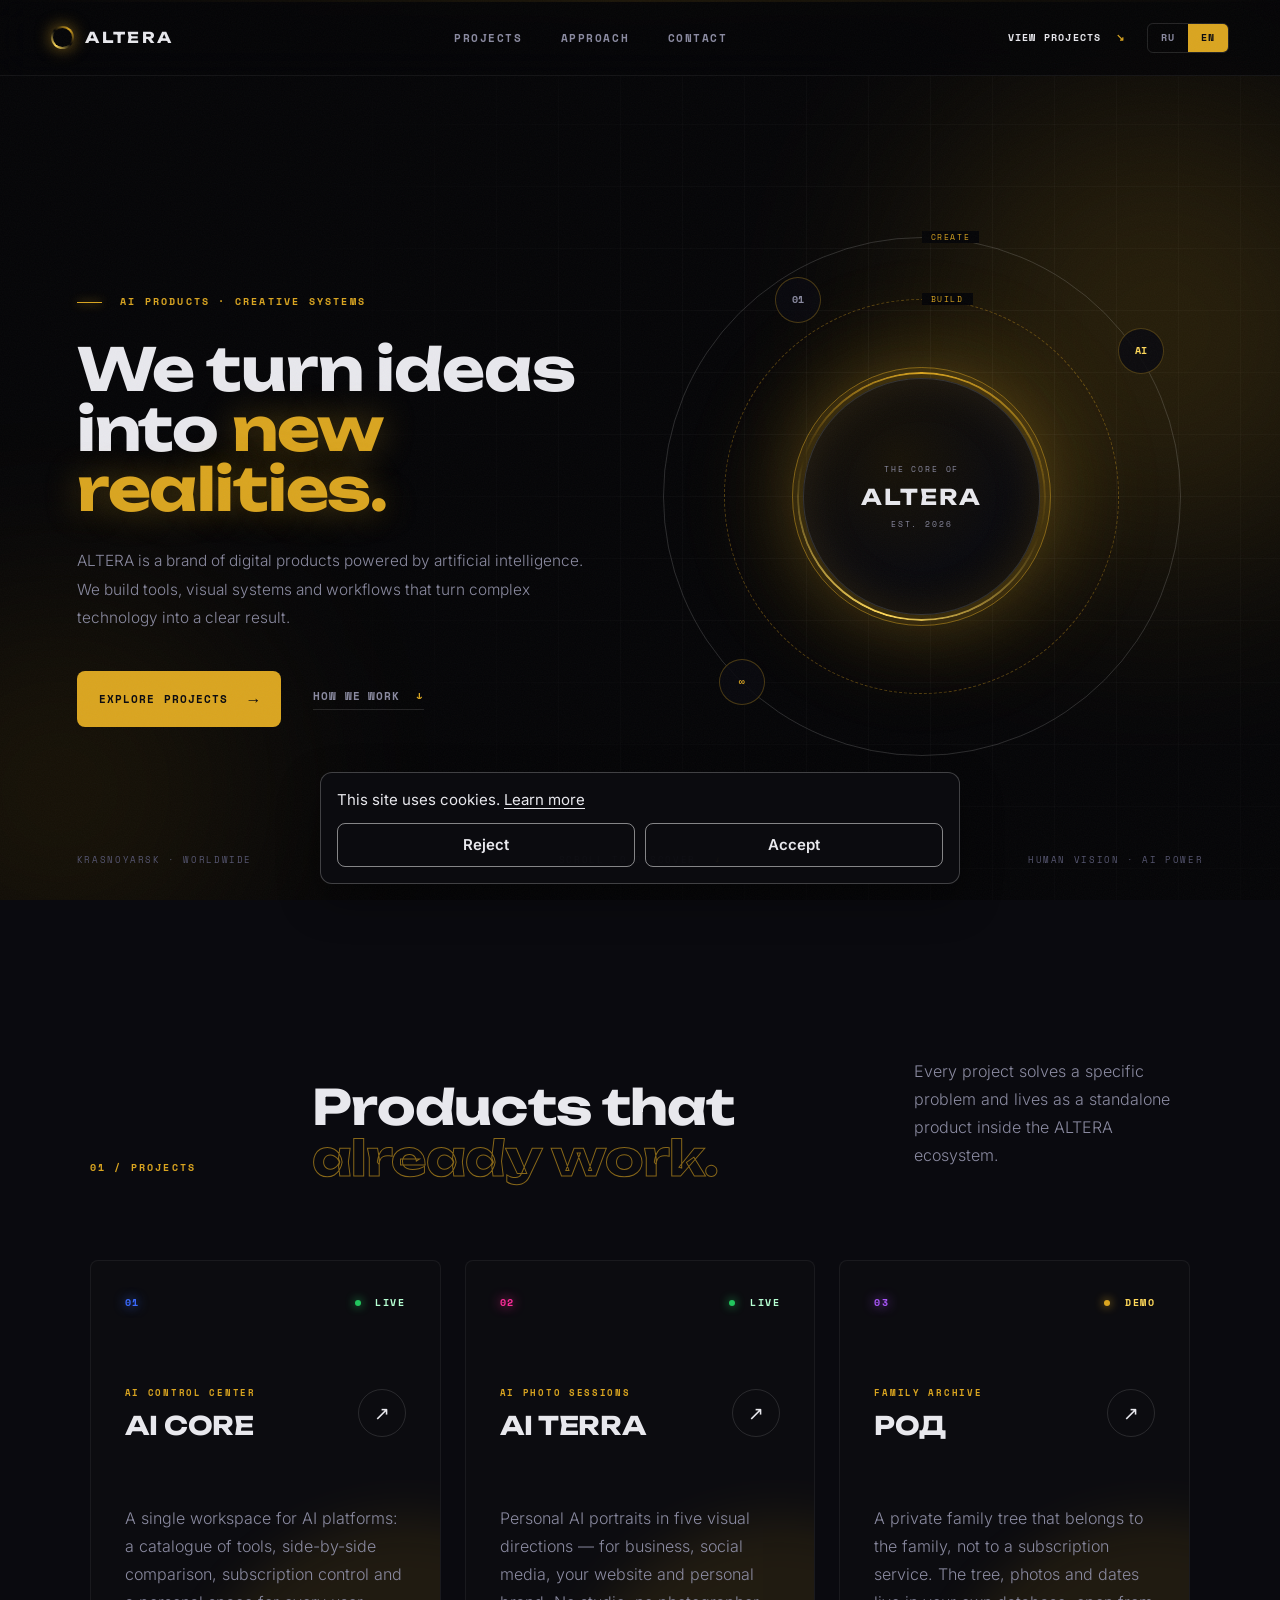
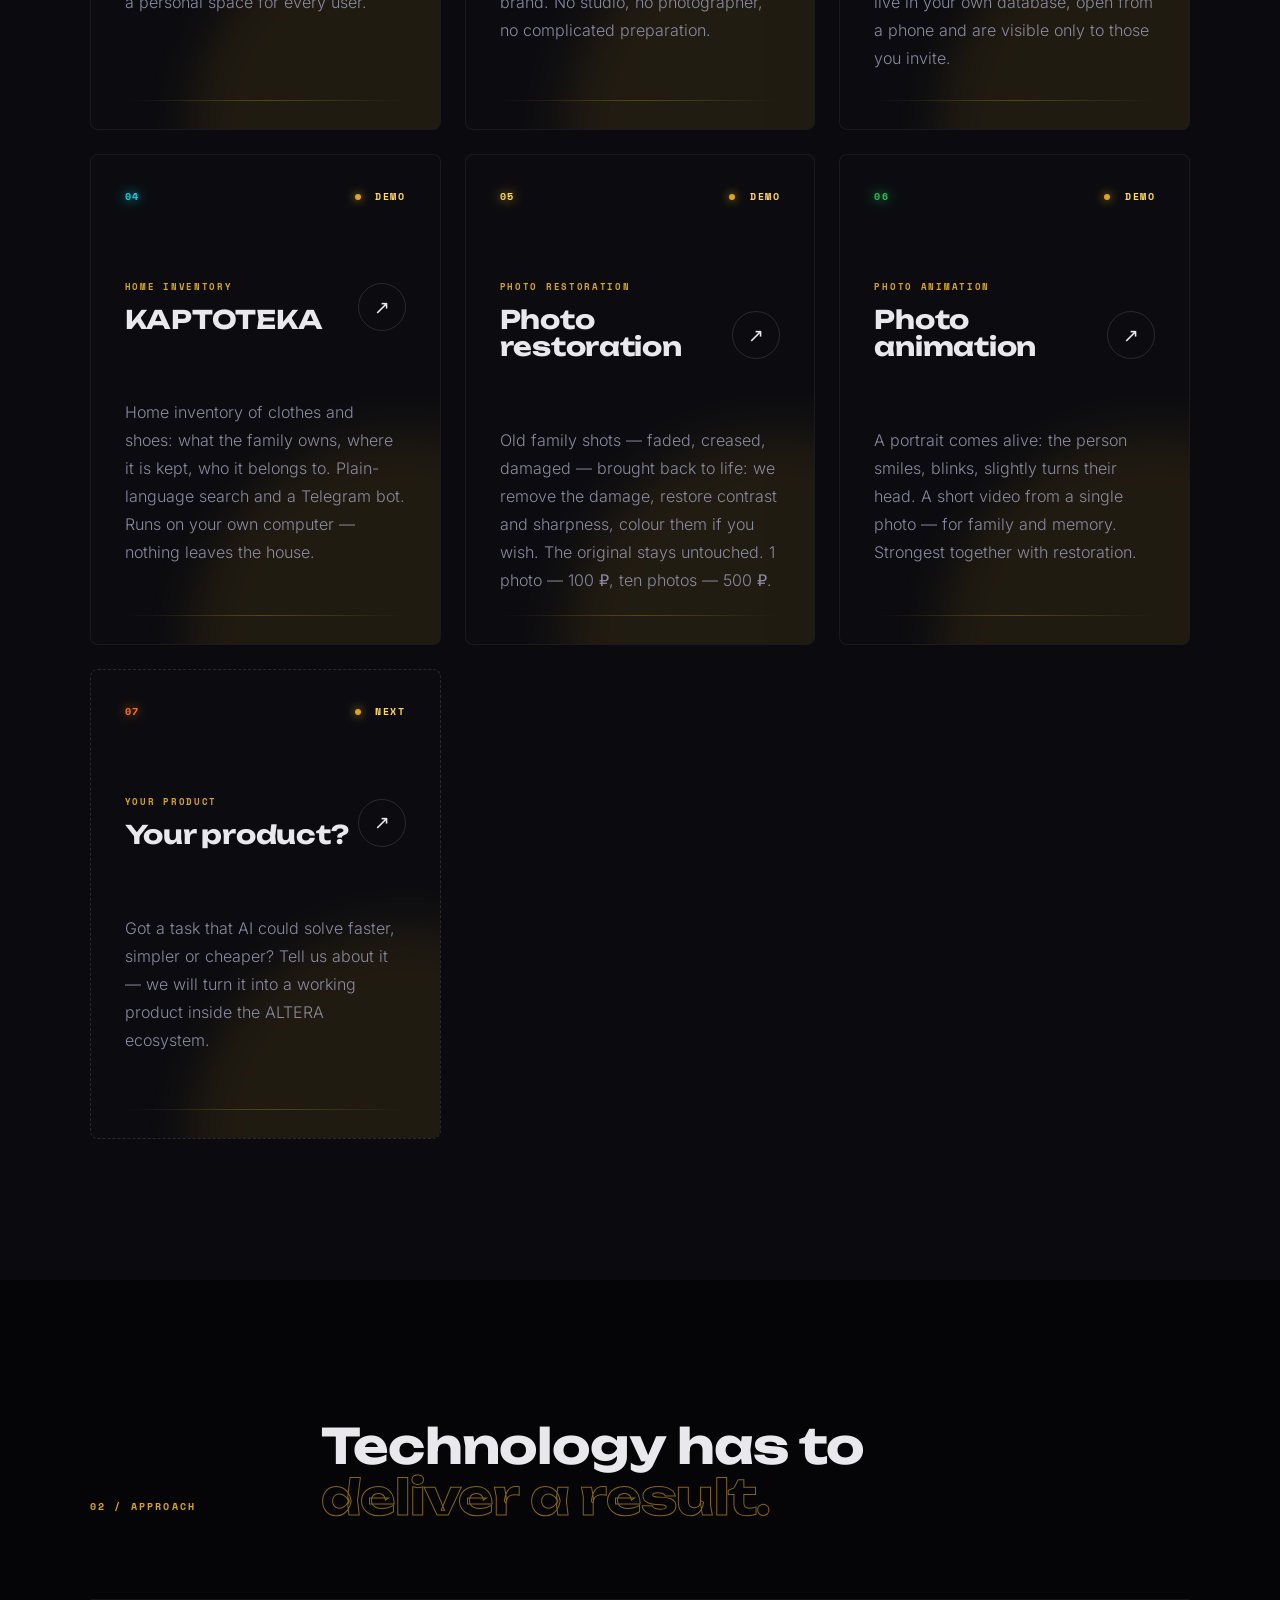
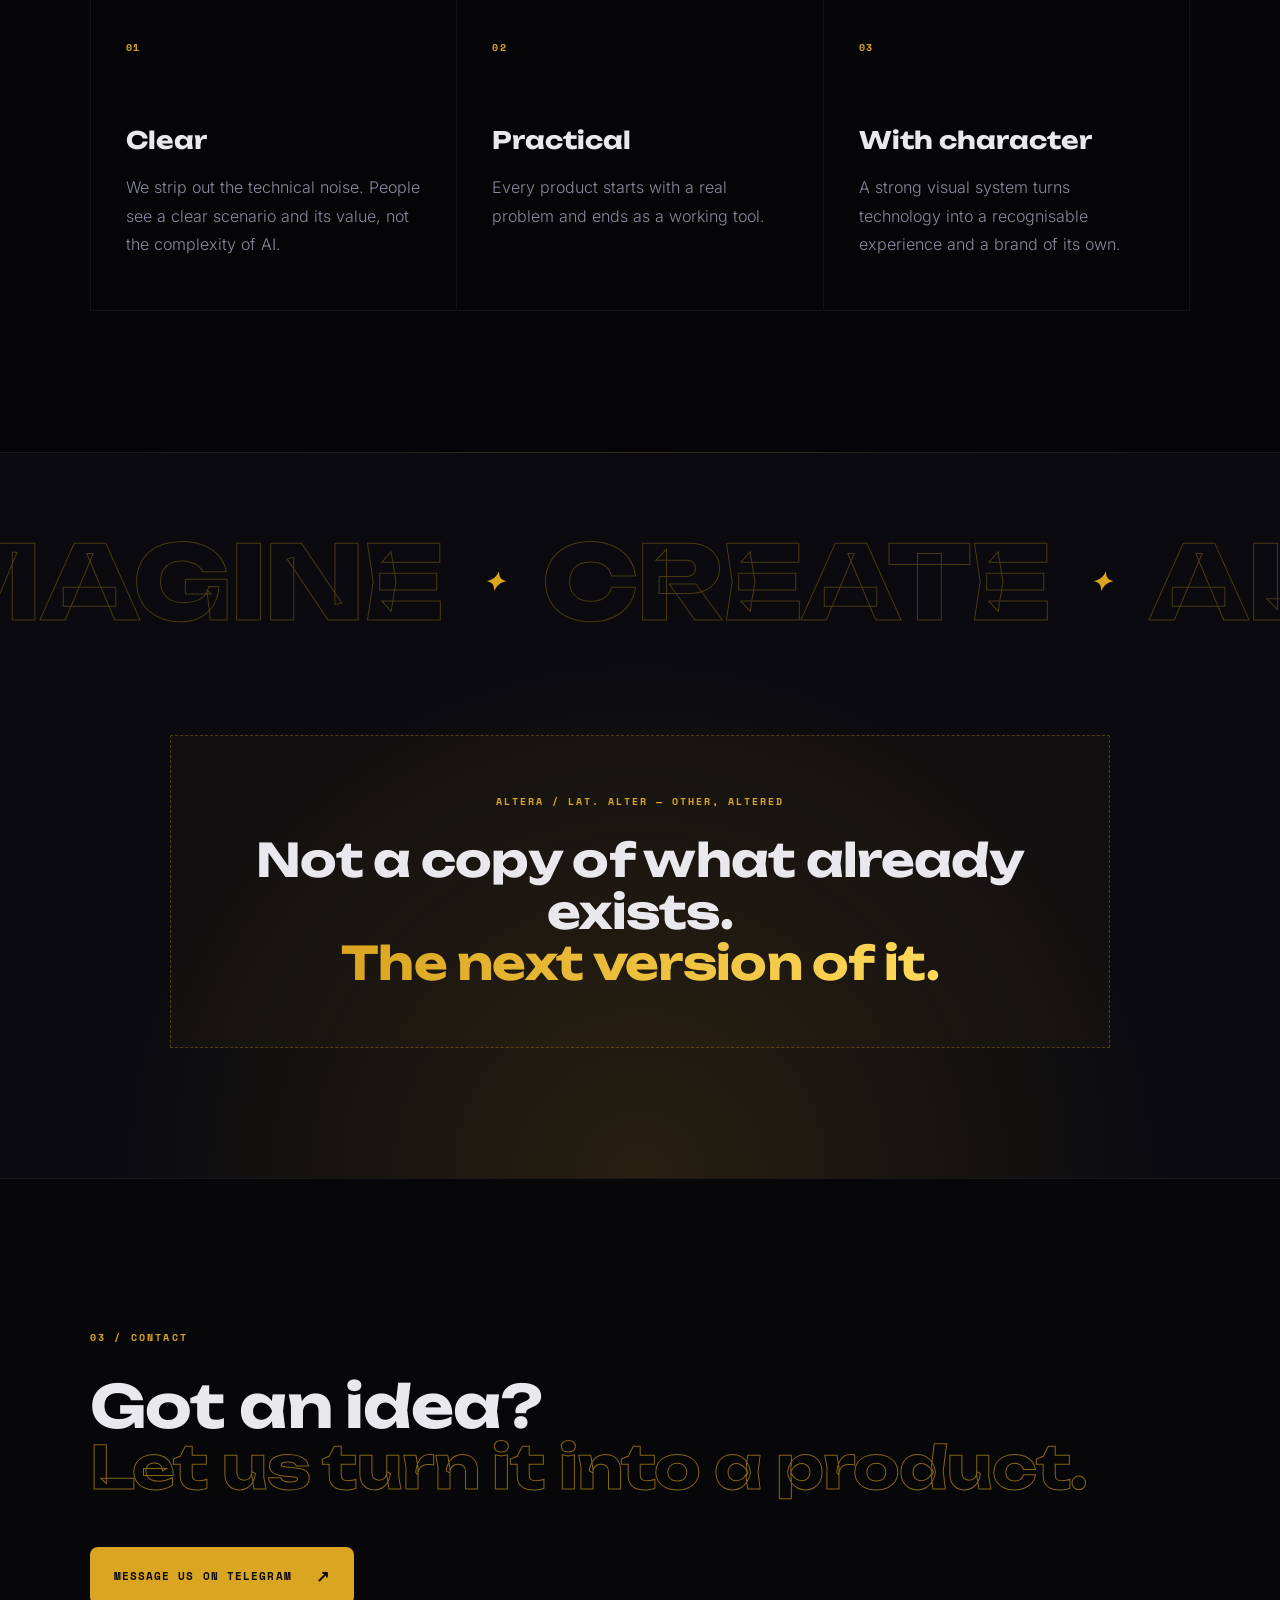
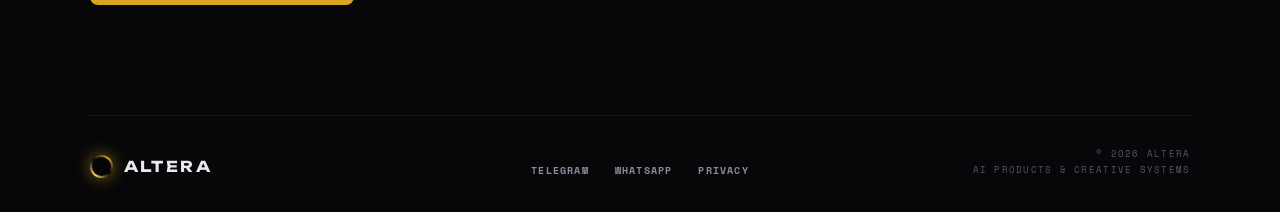
==== commit e10ee288: "Короткая надпись окна cookie, как на обычных сайтах. Co-authored-by: Cursor <cursoragent@cursor.com>" ====
--- a/index.html
+++ b/index.html
@@ -115,7 +115,7 @@
     </footer>
   </main>
   <div id="cookie-banner" class="cookie-banner" data-key="altera-cookie" hidden>
-    <p><span data-en="The language switch is saved in this browser without extra permission. Analytics and ads stay off until you press Accept. There are no such scripts on this page right now.">Язык страницы запоминается в браузере и так. Аналитика и реклама не включаются, пока вы не нажмёте «Принять». Сейчас таких скриптов нет.</span> <a href="privacy.html" data-en="Privacy and cookies">Политика и cookie</a>.</p>
+    <p><span data-en="This site uses cookies.">Этот сайт использует файлы cookie.</span> <a href="privacy.html" data-en="Learn more">Подробнее</a></p>
     <div class="cookie-banner__row">
       <button type="button" data-cookie="reject" data-en="Reject">Отклонить</button>
       <button type="button" data-cookie="accept" data-en="Accept">Принять</button>
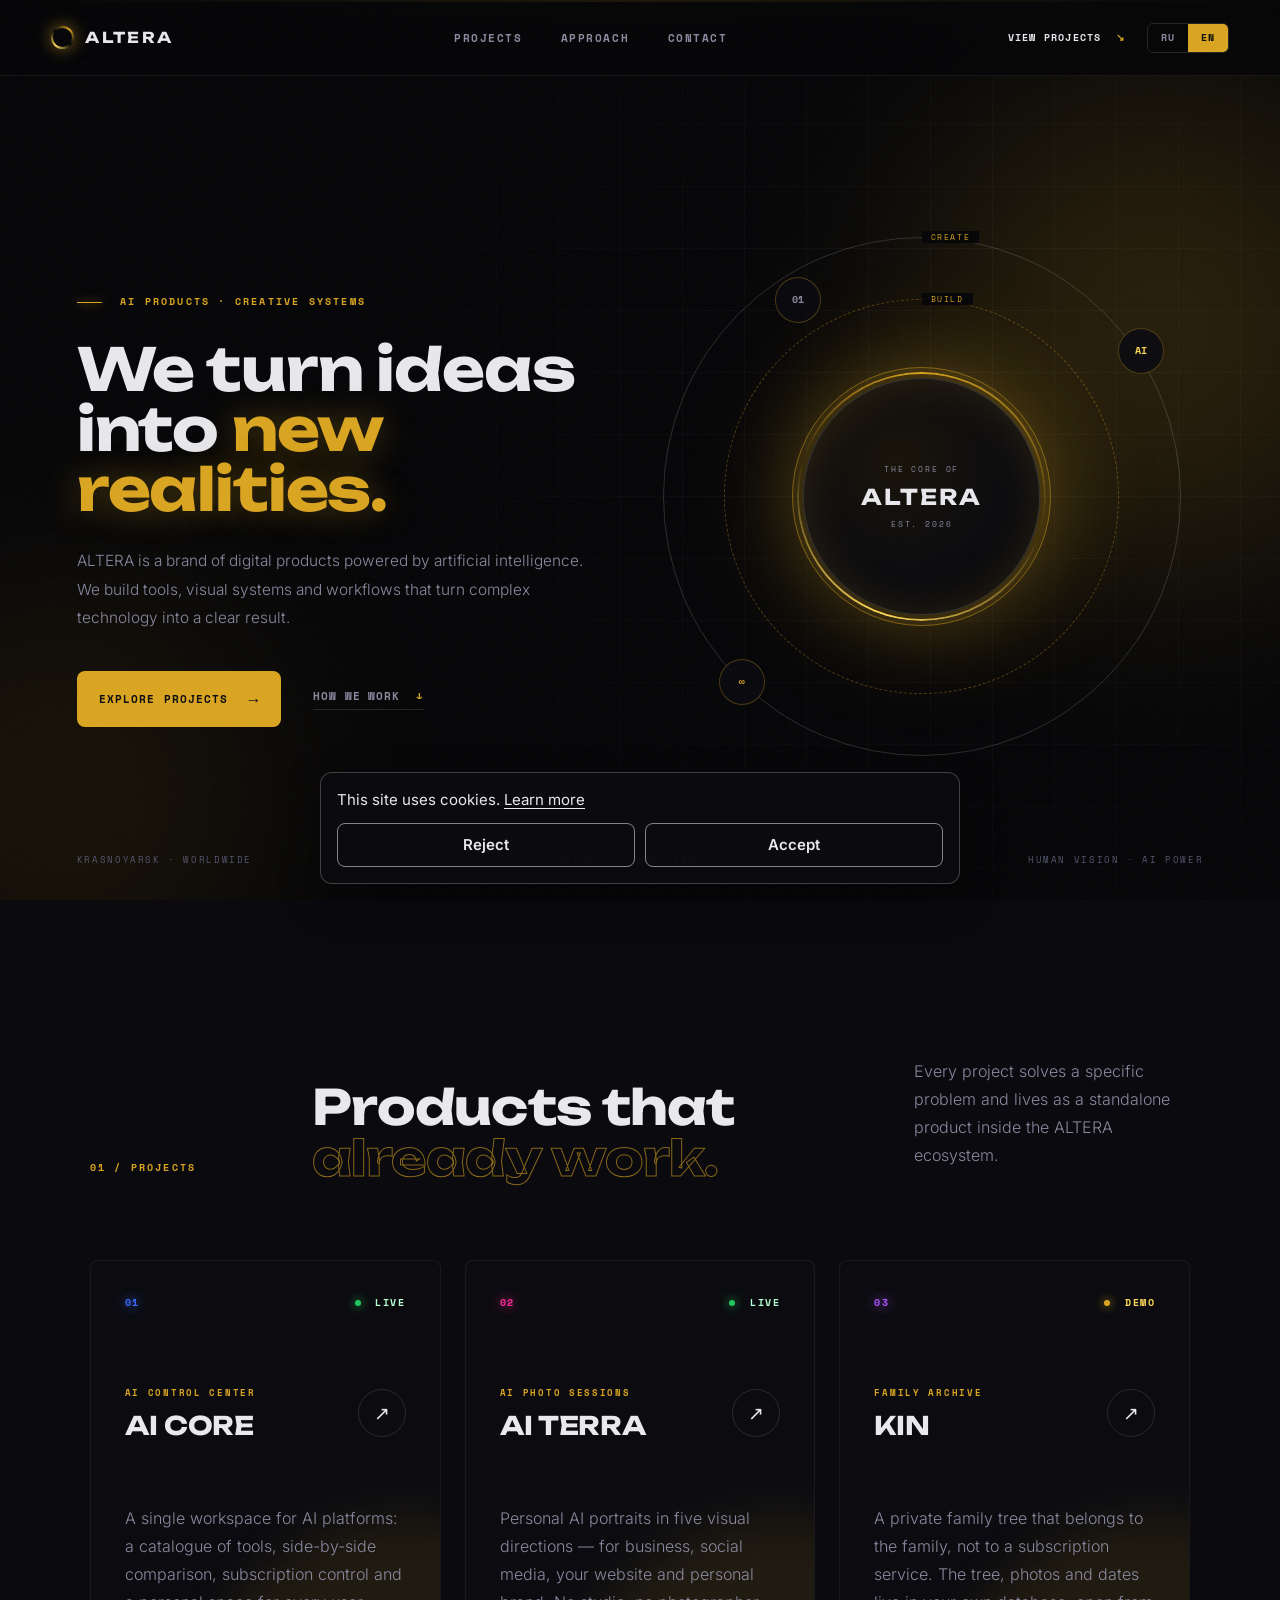
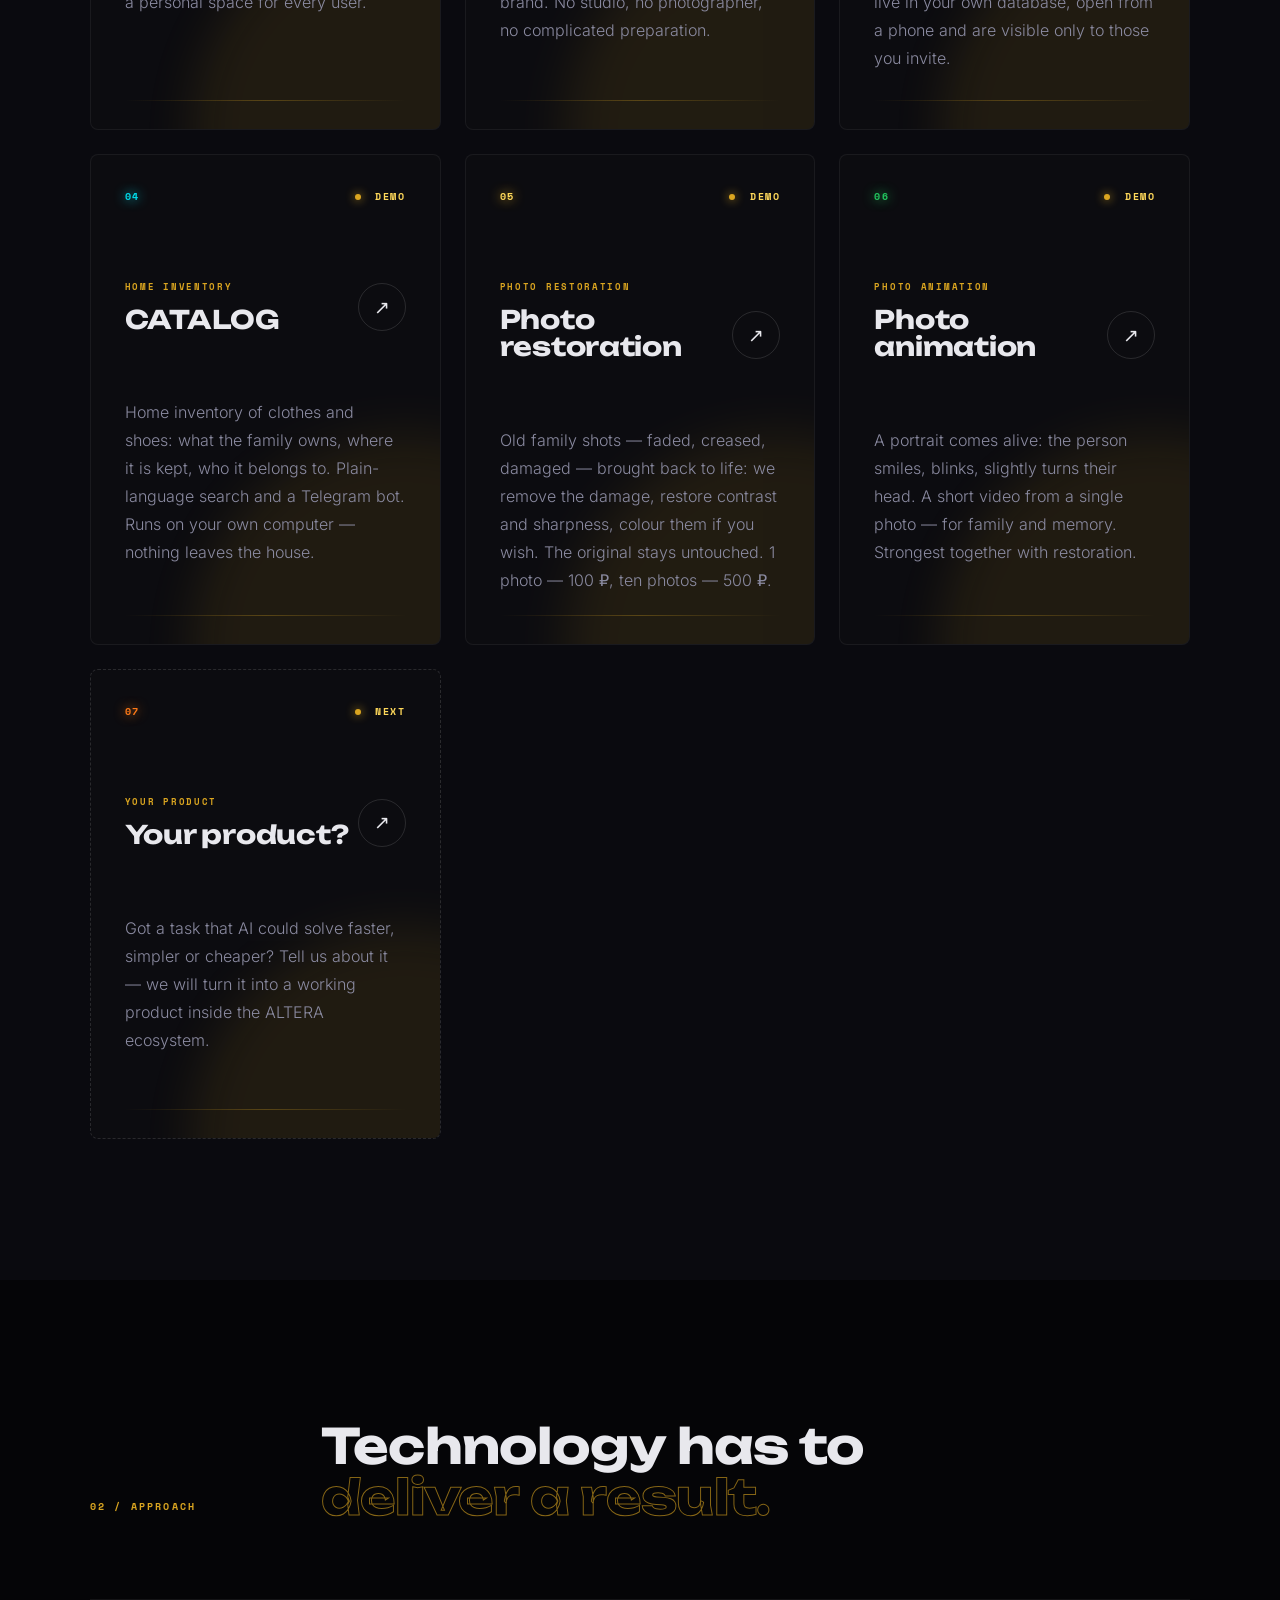
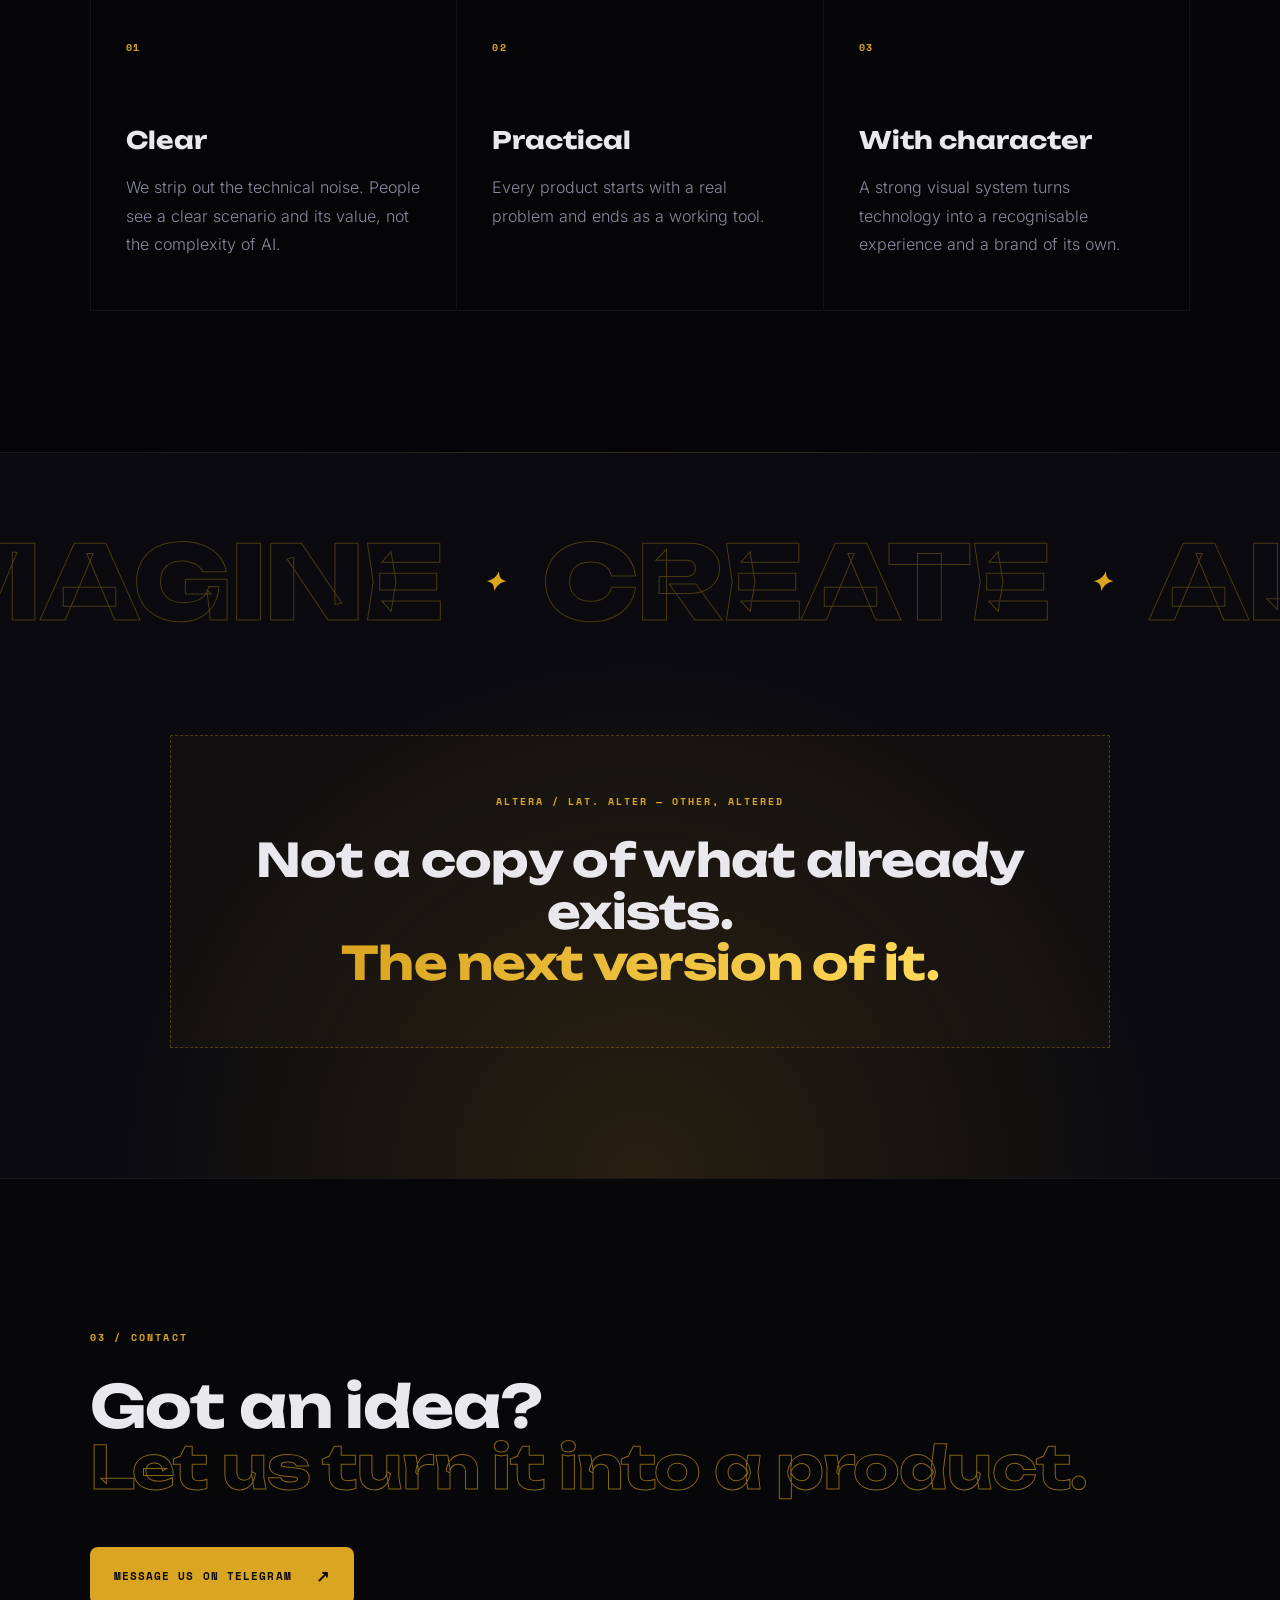
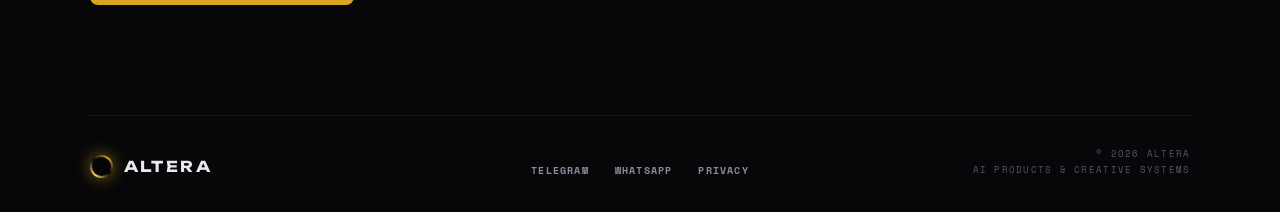
==== commit 4459a6fe: "Английские переводы видимых русских текстов Карточки РОД и КАРТОТЕКА, демо-страницы, политика и анке" ====
--- a/index.html
+++ b/index.html
@@ -67,12 +67,12 @@
         </a>
         <a class="project-card purple" href="demo/rod.html">
           <div class="project-meta"><span>03</span><span class="demo"><i></i> DEMO</span></div>
-          <div class="project-main"><p>FAMILY ARCHIVE</p><h3>РОД</h3><span class="project-arrow">↗</span></div>
+          <div class="project-main"><p>FAMILY ARCHIVE</p><h3 data-en="KIN">РОД</h3><span class="project-arrow">↗</span></div>
           <p class="project-description" data-en="A private family tree that belongs to the family, not to a subscription service. The tree, photos and dates live in your own database, open from a phone and are visible only to those you invite.">Частный семейный архив вместо подписки на чужой сервис. Дерево, фотографии и даты лежат в вашей собственной базе, открываются с телефона и видны только тем, кого вы позвали.</p><div class="project-line"></div>
         </a>
         <a class="project-card cyan" href="demo/kartoteka.html">
           <div class="project-meta"><span>04</span><span class="demo"><i></i> DEMO</span></div>
-          <div class="project-main"><p>HOME INVENTORY</p><h3>КАРТОТЕКА</h3><span class="project-arrow">↗</span></div>
+          <div class="project-main"><p>HOME INVENTORY</p><h3 data-en="CATALOG">КАРТОТЕКА</h3><span class="project-arrow">↗</span></div>
           <p class="project-description" data-en="Home inventory of clothes and shoes: what the family owns, where it is kept, who it belongs to. Plain-language search and a Telegram bot. Runs on your own computer — nothing leaves the house.">Домашний учёт одежды и обуви: что есть в семье, где лежит, кому принадлежит. Поиск обычными словами и телеграм-бот. Работает на своём компьютере — ничего не уходит наружу.</p><div class="project-line"></div>
         </a>
         <a class="project-card gold" href="demo/restavratsiya.html">
